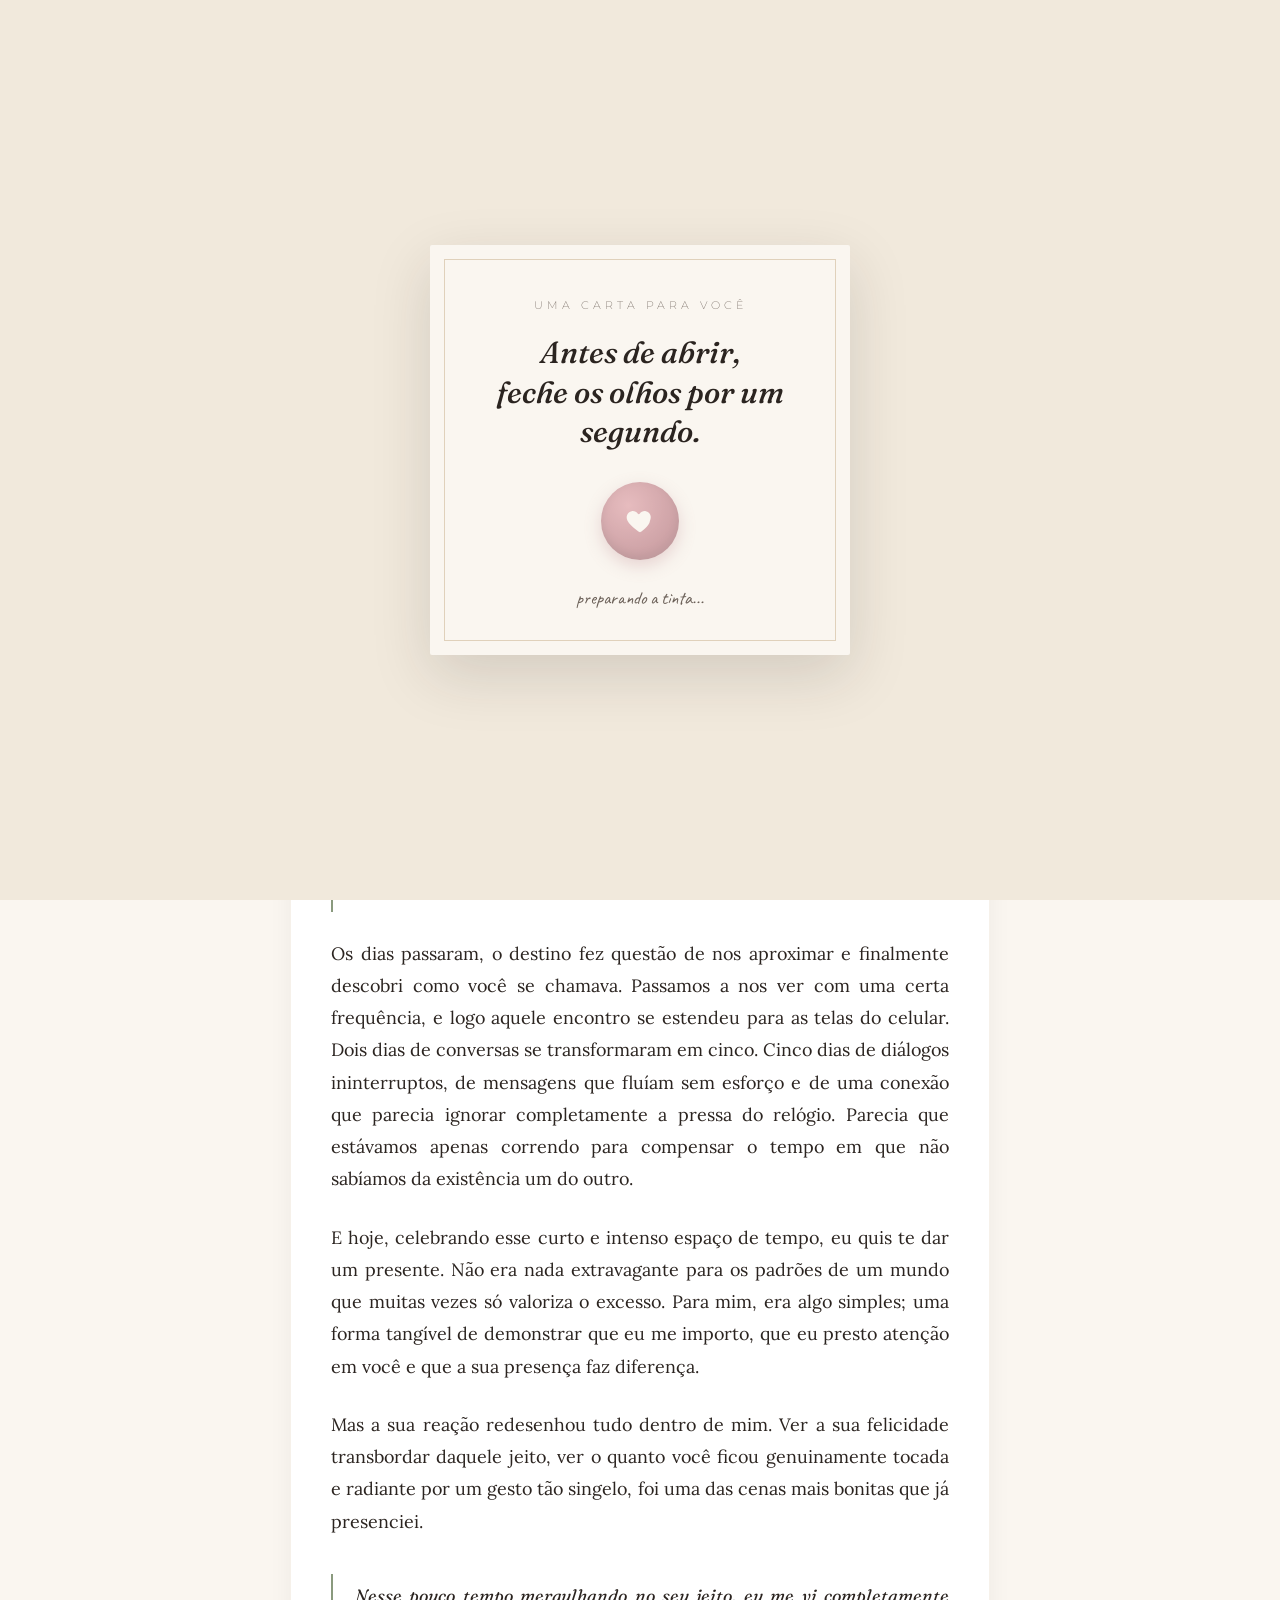
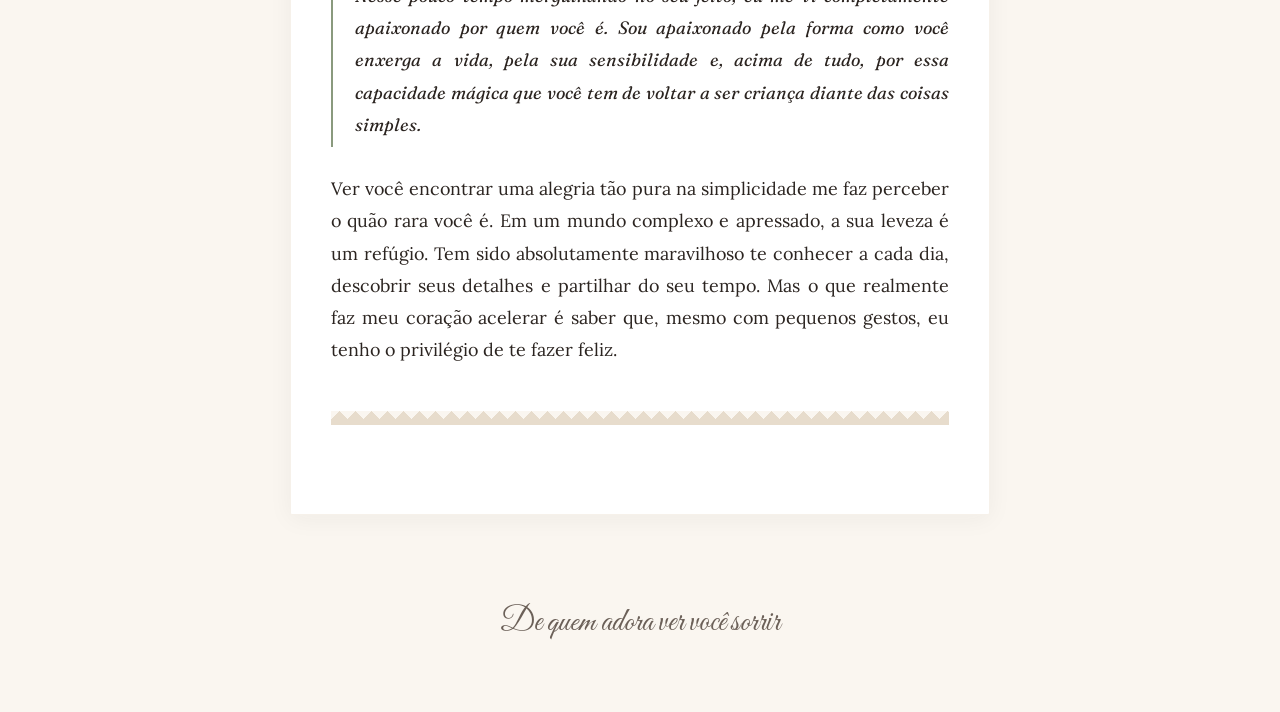
==== index.html @ 3aee5179 "bre" ====
<!DOCTYPE html>
<html lang="pt-BR">

<head>
  <meta charset="UTF-8">
  <meta name="viewport" content="width=device-width, initial-scale=1.0">
  <title>Para Alguém Especial</title>
  <link rel="preconnect" href="https://fonts.googleapis.com">
  <link rel="preconnect" href="https://fonts.gstatic.com" crossorigin>
  <link
    href="https://fonts.googleapis.com/css2?family=Fraunces:ital,wght@0,400;0,500;1,400;1,500;1,600&family=Great+Vibes&family=Caveat:wght@400;500;600;700&family=Lora:ital,wght@0,400;0,500;1,400&family=Montserrat:wght@200;400;500;600&display=swap"
    rel="stylesheet">
  <link rel="stylesheet" href="https://cdnjs.cloudflare.com/ajax/libs/font-awesome/6.5.1/css/all.min.css">

  <style>
    * {
      margin: 0;
      padding: 0;
      box-sizing: border-box;
    }

    :root {
      --paper: #FAF6F0;
      --paper-deep: #F1E9DC;
      --ink: #2B2420;
      --ink-soft: #6B6058;
      --rose: #C97B85;
      --rose-deep: #A85C68;
      --sage: #8A9A7E;
      --gold: #B08D57;
      --white: #FFFFFF;
    }

    html {
      scroll-behavior: smooth;
    }

    body {
      background-color: var(--paper);
      color: var(--ink);
      font-family: 'Lora', serif;
      line-height: 1.8;
      display: flex;
      flex-direction: column;
      align-items: center;
      min-height: 100vh;
      padding: 40px 20px 60px;
      overflow-x: hidden;
      position: relative;
    }

    /* textura de papel sutil */
    body::before {
      content: '';
      position: fixed;
      inset: 0;
      pointer-events: none;
      z-index: 0;
      opacity: .5;
      mix-blend-mode: multiply;
      background-image: url("data:image/svg+xml;utf8,<svg xmlns='http://www.w3.org/2000/svg'><filter id='n'><feTurbulence type='fractalNoise' baseFrequency='0.85' numOctaves='2' stitchTiles='stitch'/></filter><rect width='100%25' height='100%25' filter='url(%23n)' opacity='0.035'/></svg>");
    }

    a {
      color: inherit;
    }

    /* ===== pétalas ambiente ===== */
    #ambient-petals {
      position: fixed;
      inset: 0;
      pointer-events: none;
      z-index: 1;
      overflow: hidden;
    }

    .petal {
      position: absolute;
      width: 12px;
      height: 17px;
      background: var(--rose);
      border-radius: 0 100% 0 100%;
      opacity: .35;
      animation: driftDown linear infinite;
    }

    .petal.sage {
      background: var(--sage);
    }

    @keyframes driftDown {
      from {
        transform: translateY(-8vh) translateX(0) rotate(0deg);
      }

      to {
        transform: translateY(108vh) translateX(var(--drift, 40px)) rotate(340deg);
      }
    }

    /* ===== overlay: lacre da carta ===== */
    #welcome-overlay {
      position: fixed;
      inset: 0;
      z-index: 10000;
      background: var(--paper-deep);
      display: flex;
      flex-direction: column;
      align-items: center;
      justify-content: center;
      text-align: center;
      padding: 20px;
      transition: opacity 1s ease, visibility 1s;
    }

    #welcome-overlay.hidden {
      opacity: 0;
      visibility: hidden;
      pointer-events: none;
    }

    .letter-card {
      background: var(--paper);
      max-width: 420px;
      width: 100%;
      padding: 50px 35px 40px;
      border-radius: 2px;
      box-shadow: 0 20px 60px rgba(43, 36, 32, 0.15);
      position: relative;
    }

    .letter-card::before {
      content: '';
      position: absolute;
      inset: 14px;
      border: 1px solid rgba(176, 141, 87, 0.35);
      pointer-events: none;
    }

    .letter-eyebrow {
      font-family: 'Montserrat', sans-serif;
      font-weight: 200;
      font-size: .7rem;
      letter-spacing: 4px;
      text-transform: uppercase;
      color: var(--ink-soft);
      margin-bottom: 18px;
    }

    .letter-title {
      font-family: 'Fraunces', serif;
      font-style: italic;
      font-weight: 500;
      font-size: 1.9rem;
      color: var(--ink);
      margin-bottom: 30px;
      line-height: 1.3;
    }

    .wax-seal {
      width: 78px;
      height: 78px;
      border-radius: 50%;
      background: radial-gradient(circle at 35% 30%, #d78d97, var(--rose-deep) 70%);
      border: none;
      display: flex;
      align-items: center;
      justify-content: center;
      margin: 0 auto 22px;
      cursor: pointer;
      box-shadow: 0 6px 16px rgba(168, 92, 104, .4), inset 0 -4px 8px rgba(0, 0, 0, .15);
      transition: transform .35s cubic-bezier(.25, 1, .5, 1);
      position: relative;
    }

    .wax-seal:hover {
      transform: scale(1.06) rotate(-3deg);
    }

    .wax-seal:disabled {
      opacity: .55;
      cursor: wait;
    }

    .wax-seal svg {
      width: 30px;
      height: 30px;
      fill: var(--paper);
    }

    .wax-seal.cracking {
      animation: crackSeal .5s ease forwards;
    }

    @keyframes crackSeal {
      0% {
        transform: scale(1);
      }

      40% {
        transform: scale(1.18) rotate(6deg);
      }

      100% {
        transform: scale(0);
        opacity: 0;
      }
    }

    .letter-hint {
      font-family: 'Caveat', cursive;
      font-size: 1.15rem;
      color: var(--ink-soft);
      margin-top: 6px;
    }

    /* ===== disco / música flutuante ===== */
    #music-control {
      position: fixed;
      bottom: 28px;
      right: 28px;
      z-index: 999;
      width: 50px;
      height: 50px;
      border-radius: 50%;
      background: var(--white);
      border: 1px solid rgba(176, 141, 87, .35);
      display: flex;
      align-items: center;
      justify-content: center;
      cursor: pointer;
      color: var(--rose-deep);
      box-shadow: 0 6px 18px rgba(0, 0, 0, .08);
      transition: transform .3s ease;
    }

    #music-control:hover {
      transform: scale(1.08);
    }

    .music-vinyl {
      font-size: 1.25rem;
    }

    .playing .music-vinyl {
      animation: spin 3.5s linear infinite;
    }

    @keyframes spin {
      100% {
        transform: rotate(360deg);
      }
    }

    /* ===== estrutura geral ===== */
    .container {
      max-width: 700px;
      width: 100%;
      margin-top: 10px;
      position: relative;
      z-index: 2;
    }

    header {
      text-align: center;
      margin-bottom: 8px;
    }

    .flower-row {
      display: flex;
      justify-content: center;
      align-items: center;
      gap: 14px;
      margin-bottom: 14px;
    }

    .doodle-flower {
      width: 26px;
      height: 26px;
      color: var(--rose);
      opacity: .8;
    }

    h1 {
      font-family: 'Fraunces', serif;
      font-style: italic;
      font-weight: 500;
      font-size: 2rem;
      letter-spacing: .5px;
      color: var(--ink);
    }

    /* carimbo do tempo juntos, escrito como anotação na margem */
    #together-stamp {
      font-family: 'Caveat', cursive;
      font-size: 1.35rem;
      color: var(--sage);
      text-align: center;
      transform: rotate(-1.5deg);
      margin: 14px 0 40px;
      line-height: 1.3;
    }

    #together-stamp span {
      font-weight: 700;
    }

    /* ===== navegação: abas de bilhete ===== */
    .nav-menu {
      display: flex;
      justify-content: center;
      gap: 10px;
      margin-bottom: 50px;
      flex-wrap: wrap;
    }

    .nav-btn {
      background: var(--paper-deep);
      border: 1px dashed rgba(176, 141, 87, .5);
      border-radius: 20px 20px 4px 4px;
      font-family: 'Montserrat', sans-serif;
      font-size: .72rem;
      letter-spacing: 1.5px;
      text-transform: uppercase;
      color: var(--ink-soft);
      padding: 10px 18px;
      cursor: pointer;
      transition: all .3s ease;
    }

    .nav-btn:hover {
      color: var(--ink);
      border-color: var(--rose);
    }

    .nav-btn.active {
      background: var(--rose);
      border-color: var(--rose);
      color: var(--white);
      font-weight: 500;
    }

    .view {
      display: none;
      opacity: 0;
      transform: translateY(14px);
    }

    .view.active {
      display: block;
      animation: fadeInUp .8s cubic-bezier(.25, 1, .5, 1) forwards;
    }

    @keyframes fadeInUp {
      to {
        opacity: 1;
        transform: translateY(0);
      }
    }

    /* ===== história: página de diário ===== */
    .story-content {
      background: var(--white);
      padding: 45px 40px;
      border-radius: 2px;
      box-shadow: 0 4px 24px rgba(43, 36, 32, .05);
      border: 1px solid rgba(176, 141, 87, .12);
    }

    .story-content p {
      font-size: 1.12rem;
      margin-bottom: 26px;
      text-align: justify;
    }

    .story-content p:first-of-type::first-letter {
      font-family: 'Fraunces', serif;
      font-style: italic;
      font-weight: 500;
      font-size: 3.6rem;
      float: left;
      line-height: .8;
      padding: 6px 10px 0 0;
      color: var(--rose-deep);
    }

    .highlight {
      font-family: 'Fraunces', serif;
      font-style: italic;
      font-size: 1.15rem;
      color: var(--ink);
      border-left: 2px solid var(--sage);
      padding: 6px 0 6px 22px;
      margin: 36px 0;
    }

    .torn-divider {
      height: 14px;
      margin: 44px auto;
      width: 100%;
      background-image: linear-gradient(135deg, var(--paper) 25%, transparent 25%),
        linear-gradient(225deg, var(--paper) 25%, transparent 25%);
      background-size: 16px 16px;
      background-position: 0 0;
      background-color: rgba(176, 141, 87, .3);
    }

    /* ===== linha do tempo: postais presos por fita ===== */
    .timeline {
      position: relative;
      padding-left: 6px;
    }

    .timeline-item {
      position: relative;
      margin-bottom: 56px;
      padding-left: 38px;
    }

    .timeline-item:last-child {
      margin-bottom: 0;
    }

    .timeline-item::before {
      content: '';
      position: absolute;
      left: 13px;
      top: 26px;
      bottom: -56px;
      width: 2px;
      background: repeating-linear-gradient(to bottom, rgba(176, 141, 87, .35) 0 6px, transparent 6px 12px);
    }

    .timeline-item:last-child::before {
      display: none;
    }

    .timeline-dot {
      position: absolute;
      left: 0;
      top: 2px;
      width: 26px;
      height: 26px;
      border-radius: 50%;
      background: radial-gradient(circle at 35% 30%, #e3aab1, var(--rose-deep) 75%);
      display: flex;
      align-items: center;
      justify-content: center;
      color: var(--paper);
      font-size: .75rem;
      box-shadow: 0 3px 8px rgba(168, 92, 104, .35);
      transition: transform .4s cubic-bezier(.25, 1, .5, 1);
      z-index: 2;
    }

    .timeline-item:hover .timeline-dot {
      transform: scale(1.25) rotate(-8deg);
    }

    .postcard {
      background: var(--white);
      padding: 26px 26px 22px;
      filter: drop-shadow(0 8px 18px rgba(43, 36, 32, .07));
      clip-path: polygon(0 0, 100% 0, 100% 100%, 97% 98%, 94% 100%, 91% 98%, 88% 100%, 85% 98%, 82% 100%, 79% 98%, 76% 100%, 73% 98%, 70% 100%, 67% 98%, 64% 100%, 61% 98%, 58% 100%, 55% 98%, 52% 100%, 49% 98%, 46% 100%, 43% 98%, 40% 100%, 37% 98%, 34% 100%, 31% 98%, 28% 100%, 25% 98%, 22% 100%, 19% 98%, 16% 100%, 13% 98%, 10% 100%, 7% 98%, 4% 100%, 0 98%);
      border: 1px solid rgba(176, 141, 87, .1);
      position: relative;
      transition: transform .35s ease;
    }

    .timeline-item:hover .postcard {
      transform: translateX(6px);
    }

    .postcard::before {
      content: '';
      position: absolute;
      top: -9px;
      left: 26px;
      width: 46px;
      height: 18px;
      background: rgba(196, 168, 110, .4);
      transform: rotate(-4deg);
      box-shadow: 0 1px 2px rgba(0, 0, 0, .08);
    }

    .timeline-date {
      font-family: 'Montserrat', sans-serif;
      font-size: .75rem;
      font-weight: 500;
      color: var(--rose-deep);
      letter-spacing: 1.5px;
      display: block;
      margin-bottom: 8px;
    }

    .postcard h3 {
      font-family: 'Fraunces', serif;
      font-style: italic;
      font-weight: 500;
      font-size: 1.2rem;
      margin-bottom: 10px;
      color: var(--ink);
    }

    .postcard p {
      font-size: 1rem;
      color: var(--ink-soft);
      line-height: 1.65;
      text-align: justify;
    }

    .full-text {
      display: none;
      margin-top: 14px;
      padding-top: 14px;
      border-top: 1px dashed rgba(176, 141, 87, .35);
    }

    .full-text p {
      font-size: .95rem;
      color: var(--ink);
      margin-bottom: 14px;
    }

    .toggle-text-btn {
      background: none;
      border: none;
      color: var(--rose-deep);
      font-family: 'Montserrat', sans-serif;
      font-size: .72rem;
      font-weight: 500;
      letter-spacing: 1px;
      text-transform: uppercase;
      cursor: pointer;
      margin-top: 10px;
      display: inline-flex;
      align-items: center;
      gap: 5px;
    }

    .toggle-text-btn:hover {
      color: var(--ink);
    }

    /* ===== galeria: página de scrapbook ===== */
    .intro-gallery {
      text-align: center;
      font-family: 'Fraunces', serif;
      font-style: italic;
      font-size: 1.15rem;
      color: var(--ink-soft);
      margin-bottom: 50px;
      padding: 0 10px;
    }

    .gallery-grid {
      display: grid;
      grid-template-columns: repeat(auto-fit, minmax(260px, 1fr));
      gap: 46px 34px;
      padding: 10px 6px 0;
    }

    .polaroid {
      background: var(--white);
      padding: 14px 14px 24px;
      box-shadow: 0 6px 18px rgba(43, 36, 32, .09);
      border: 1px solid rgba(176, 141, 87, .12);
      transition: transform .4s cubic-bezier(.25, 1, .5, 1), box-shadow .4s ease;
      cursor: zoom-in;
      position: relative;
    }

    .polaroid img {
      width: 100%;
      aspect-ratio: 1;
      object-fit: cover;
      border-radius: 2px;
      filter: sepia(8%) contrast(105%);
      background: var(--paper-deep);
    }

    .polaroid p {
      margin-top: 18px;
      font-family: 'Caveat', cursive;
      font-size: 1.5rem;
      color: #333;
      text-align: center;
      line-height: 1.1;
    }

    .polaroid::after {
      content: '';
      position: absolute;
      top: -10px;
      left: 50%;
      width: 52px;
      height: 20px;
      transform: translateX(-50%) rotate(-3deg);
      background: rgba(138, 154, 126, .4);
      box-shadow: 0 1px 2px rgba(0, 0, 0, .08);
    }

    .polaroid:nth-child(3n+1) {
      transform: rotate(-3deg);
    }

    .polaroid:nth-child(3n+1)::after {
      transform: translateX(-50%) rotate(4deg);
    }

    .polaroid:nth-child(3n+2) {
      transform: rotate(2deg);
    }

    .polaroid:nth-child(3n) {
      transform: rotate(-1.5deg);
    }

    .polaroid:hover {
      transform: scale(1.05) rotate(0deg);
      box-shadow: 0 16px 34px rgba(168, 92, 104, .25);
      z-index: 5;
    }

    /* lightbox */
    #lightbox {
      position: fixed;
      inset: 0;
      z-index: 9000;
      background: rgba(43, 36, 32, .82);
      display: none;
      align-items: center;
      justify-content: center;
      padding: 30px;
    }

    #lightbox.open {
      display: flex;
    }

    #lightbox figure {
      max-width: 520px;
      width: 100%;
      background: var(--white);
      padding: 16px 16px 26px;
    }

    #lightbox img {
      width: 100%;
      display: block;
    }

    #lightbox figcaption {
      font-family: 'Caveat', cursive;
      font-size: 1.5rem;
      text-align: center;
      margin-top: 14px;
      color: #333;
    }

    #lightbox-close {
      position: absolute;
      top: 24px;
      right: 28px;
      background: none;
      border: none;
      color: var(--paper);
      font-size: 1.6rem;
      cursor: pointer;
    }

    /* ===== fita cassete / playlist ===== */
    .mixtape {
      margin-top: 70px;
      padding: 36px 30px 30px;
      background: var(--white);
      border-radius: 14px;
      box-shadow: 0 6px 24px rgba(43, 36, 32, .06);
      border: 1px solid rgba(176, 141, 87, .12);
      text-align: center;
      position: relative;
    }

    .mixtape-sticker {
      display: inline-block;
      font-family: 'Caveat', cursive;
      font-size: 1.4rem;
      background: var(--rose);
      color: var(--white);
      padding: 6px 20px;
      transform: rotate(-2deg);
      margin-bottom: 6px;
      box-shadow: 0 3px 8px rgba(168, 92, 104, .3);
    }

    .mixtape-sub {
      font-size: .85rem;
      color: var(--ink-soft);
      font-style: italic;
      margin-bottom: 26px;
    }

    .mixtape-reels {
      display: flex;
      justify-content: center;
      gap: 70px;
      margin-bottom: -14px;
      position: relative;
      z-index: 2;
    }

    .reel {
      width: 34px;
      height: 34px;
      border-radius: 50%;
      background: radial-gradient(circle, var(--paper) 0 6px, var(--ink-soft) 7px 8px, var(--paper-deep) 9px 17px);
    }

    .playlist-iframe-wrapper {
      position: relative;
      padding-bottom: 56.25%;
      height: 0;
      overflow: hidden;
      border-radius: 10px;
      margin-top: 14px;
      box-shadow: 0 10px 26px rgba(0, 0, 0, .12);
    }

    .playlist-iframe-wrapper iframe {
      position: absolute;
      inset: 0;
      width: 100%;
      height: 100%;
      border: 0;
    }

    /* ===== rodapé ===== */
    footer {
      text-align: center;
      margin-top: 80px;
      display: flex;
      flex-direction: column;
      align-items: center;
      gap: 14px;
    }

    .signature {
      font-family: 'Great Vibes', cursive;
      font-size: 2rem;
      color: var(--ink-soft);
    }

    .letter-signature {
      font-family: 'Great Vibes', cursive;
      font-style: normal;
      font-size: 2rem;
      color: var(--rose-deep);
      text-align: right;
      transform: rotate(-2deg);
      margin-top: 18px;
    }

    /* acessibilidade: foco visível */
    a:focus-visible,
    button:focus-visible {
      outline: 2px solid var(--gold);
      outline-offset: 3px;
    }

    @media (prefers-reduced-motion: reduce) {
      * {
        animation-duration: .01ms !important;
        animation-iteration-count: 1 !important;
        transition-duration: .01ms !important;
      }

      #ambient-petals {
        display: none;
      }
    }

    @media (max-width:480px) {
      body {
        padding: 30px 14px 50px;
      }

      h1 {
        font-size: 1.55rem;
      }

      .story-content {
        padding: 30px 22px;
      }

      .nav-btn {
        font-size: .65rem;
        padding: 9px 13px;
      }

      .postcard {
        padding: 20px 18px 18px;
      }

      #music-control {
        bottom: 18px;
        right: 18px;
      }

      .mixtape {
        padding: 26px 18px 22px;
      }
    }
  </style>
</head>

<body>

  <div id="ambient-petals" aria-hidden="true"></div>

  <div id="welcome-overlay">
    <div class="letter-card">
      <div class="letter-eyebrow">Uma carta para você</div>
      <div class="letter-title">Antes de abrir,<br>feche os olhos por um segundo.</div>
      <button class="wax-seal" id="enter-btn" disabled aria-label="Quebrar o lacre e entrar">
        <svg viewBox="0 0 24 24">
          <path
            d="M12 21s-7.5-4.6-10-9.3C.4 8.2 2 4.8 5.3 4.1c2-.4 3.9.5 5 2.1a1 1 0 0 0 1.4 0c1.1-1.6 3-2.5 5-2.1 3.3.7 4.9 4.1 3.3 7.6C19.5 16.4 12 21 12 21z" />
        </svg>
      </button>
      <div class="letter-hint" id="enter-hint">preparando a tinta...</div>
    </div>
  </div>

  <div id="yt-player-container"
    style="position:absolute;width:1px;height:1px;opacity:0;pointer-events:none;left:-9999px;"></div>

  <button id="music-control" aria-label="Pausar ou tocar música ambiente" title="Pausar / tocar música">
    <i class="fa-solid fa-compact-disc music-vinyl" aria-hidden="true"></i>
  </button>

  <div class="container">
    <header>
      <div class="flower-row">
        <svg class="doodle-flower" viewBox="0 0 40 40" fill="currentColor" aria-hidden="true">
          <circle cx="20" cy="8" r="6" />
          <circle cx="20" cy="32" r="6" />
          <circle cx="8" cy="20" r="6" />
          <circle cx="32" cy="20" r="6" />
          <circle cx="20" cy="20" r="5" fill="var(--gold)" />
        </svg>
        <h1>O Universo em Detalhes</h1>
        <svg class="doodle-flower" viewBox="0 0 40 40" fill="currentColor" aria-hidden="true">
          <circle cx="20" cy="8" r="6" />
          <circle cx="20" cy="32" r="6" />
          <circle cx="8" cy="20" r="6" />
          <circle cx="32" cy="20" r="6" />
          <circle cx="20" cy="20" r="5" fill="var(--gold)" />
        </svg>
      </div>
      <p id="together-stamp">juntos há <span id="together-value">calculando...</span></p>
    </header>

    <nav class="nav-menu">
      <button class="nav-btn active" id="btn-story" data-page="story">Nossa história</button>
      <button class="nav-btn" id="btn-timeline" data-page="timeline">Linha do tempo</button>
      <button class="nav-btn" id="btn-gallery" data-page="gallery">Nossos momentos</button>
    </nav>

    <main id="view-story" class="view active">
      <div class="story-content">
        <p>
          Às vezes, a vida nos surpreende da maneira mais silenciosa e bonita possível. No meio do barulho dos dias, das
          rotinas automáticas e das certezas que achamos que temos, o destino decide cruzar caminhos de uma forma
          completamente inesperada. Eu não estava procurando, eu não planejava, nem sequer passava pela minha cabeça que
          um instante comum mudaria tanto a minha perspectiva.
        </p>
        <p>
          Tudo começou com um gesto despretensioso. Era Dia dos Namorados, e por algum motivo que a lógica não explica,
          você parou ali perto. Você comentou algo alto, e uma curiosidade repentina — daquelas que parecem guiadas por
          uma força maior — me fez te fazer uma pergunta simples: <em>"Você já ganhou uma rosa hoje?"</em>. Quando você
          respondeu que não, e que sua cor favorita era o branco, algo em mim se moveu.
        </p>
        <p class="highlight">
          Fui buscar aquela rosa branca sem saber seu nome, sem conhecer sua história, sem ter a menor ideia de quem
          você era. Era apenas a vontade pura de entregar um sorriso a uma desconhecida. Mal sabia eu que aquela rosa
          seria o primeiro verso de uma história linda.
        </p>
        <p>
          Os dias passaram, o destino fez questão de nos aproximar e finalmente descobri como você se chamava. Passamos
          a nos ver com uma certa frequência, e logo aquele encontro se estendeu para as telas do celular. Dois dias de
          conversas se transformaram em cinco. Cinco dias de diálogos ininterruptos, de mensagens que fluíam sem esforço
          e de uma conexão que parecia ignorar completamente a pressa do relógio. Parecia que estávamos apenas correndo
          para compensar o tempo em que não sabíamos da existência um do outro.
        </p>
        <p>
          E hoje, celebrando esse curto e intenso espaço de tempo, eu quis te dar um presente. Não era nada extravagante
          para os padrões de um mundo que muitas vezes só valoriza o excesso. Para mim, era algo simples; uma forma
          tangível de demonstrar que eu me importo, que eu presto atenção em você e que a sua presença faz diferença.
        </p>
        <p>
          Mas a sua reação redesenhou tudo dentro de mim. Ver a sua felicidade transbordar daquele jeito, ver o quanto
          você ficou genuinamente tocada e radiante por um gesto tão singelo, foi uma das cenas mais bonitas que já
          presenciei.
        </p>
        <p class="highlight">
          Nesse pouco tempo mergulhando no seu jeito, eu me vi completamente apaixonado por quem você é. Sou apaixonado
          pela forma como você enxerga a vida, pela sua sensibilidade e, acima de tudo, por essa capacidade mágica que
          você tem de voltar a ser criança diante das coisas simples.
        </p>
        <p>
          Ver você encontrar uma alegria tão pura na simplicidade me faz perceber o quão rara você é. Em um mundo
          complexo e apressado, a sua leveza é um refúgio. Tem sido absolutamente maravilhoso te conhecer a cada dia,
          descobrir seus detalhes e partilhar do seu tempo. Mas o que realmente faz meu coração acelerar é saber que,
          mesmo com pequenos gestos, eu tenho o privilégio de te fazer feliz.
        </p>
        <div class="torn-divider" aria-hidden="true"></div>
      </div>
    </main>

    <section id="view-timeline" class="view">
      <div class="timeline">

        <div class="timeline-item">
          <div class="timeline-dot"><i class="fa-solid fa-seedling" aria-hidden="true"></i></div>
          <div class="postcard">
            <span class="timeline-date">12 / 06 / 2026</span>
            <h3>Dia dos Namorados</h3>
            <p>O dia em que o acaso agiu. Uma rosa branca entregue a quem eu ainda nem sabia o nome, mas que desde
              aquele instante, já desorganizava docemente a minha rotina.</p>
          </div>
        </div>

        <div class="timeline-item">
          <div class="timeline-dot"><i class="fa-solid fa-paper-plane" aria-hidden="true"></i></div>
          <div class="postcard">
            <span class="timeline-date">30 / 06 / 2026</span>
            <h3>Primeira mensagem</h3>
            <p>O início de tudo no mundo virtual. A partir daqui, as conversas diárias pelo Instagram encurtaram
              distâncias, abrindo espaço para cinco dias intensos de sintonia absoluta.</p>
          </div>
        </div>

        <div class="timeline-item">
          <div class="timeline-dot"><i class="fa-solid fa-heart" aria-hidden="true"></i></div>
          <div class="postcard">
            <span class="timeline-date">07 / 07 / 2026</span>
            <h3>Pedido de namoro</h3>
            <p>Com um gesto simples e carinhoso, o que nossos corações já sabiam foi oficializado. O dia em que escolhi
              segurar sua mão e caminhar ao seu lado com certeza e afeto.</p>
          </div>
        </div>

        <div class="timeline-item">
          <div class="timeline-dot"><i class="fa-solid fa-gem" aria-hidden="true"></i></div>
          <div class="postcard">
            <span class="timeline-date">11 / 07 / 2026</span>
            <h3>Um ponto de luz</h3>
            <p>O dia em que decidi eternizar o seu brilho próprio. Um anel solitário entregue para lembrar que a sua
              presença é única, iluminando tudo ao meu redor através de um gesto sincero e cheio de cuidado.</p>
            <div class="full-text">
              <p>Assim como aquela rosa branca que te entreguei sem nem saber o teu nome, hoje eu quis colocar em suas
                mãos um pequeno ponto de luz. Um anel solitário.</p>
              <p>O solitário carrega uma única pedra, delicada e brilhante, que se destaca por si só. Ele me lembra a
                forma como você brilha no mundo: única, singular, capaz de transformar um dia comum em algo
                extraordinário com o seu sorriso mais puro.</p>
              <p>Ver o teu olhar se iluminar ao receber esse detalhe me deu a certeza de que o amor mora, de fato, na
                simplicidade. Esse anel é o meu início silencioso, o meu olhar admirado voltado inteiramente para você.
                Ele é uma promessa bonita de que esse brilho que vi em você desde o primeiro dia agora tem um lugar
                seguro para repousar. É o primeiro passo de um caminho que eu já não imagino trilhar sem você.</p>
            </div>
            <button class="toggle-text-btn" aria-expanded="false">
              <span class="toggle-text-label">Ler texto completo</span> <i class="fa-solid fa-chevron-down"
                aria-hidden="true"></i>
            </button>
          </div>
        </div>

        <div class="timeline-item">
          <div class="timeline-dot"><i class="fa-solid fa-infinity" aria-hidden="true"></i></div>
          <div class="postcard">
            <span class="timeline-date">15 / 07 / 2026</span>
            <h3>O círculo do nosso infinito</h3>
            <p>O momento em que o "eu" e o "você" finalmente se transformam em um elo inquebrável. O dia de buscar
              nossas alianças para carregar um ao outro na rotina e selar a escolha de caminhar lado a lado.</p>
            <div class="full-text">
              <p>Há poucos dias, eu te entreguei um ponto de luz. Um detalhe solitário que celebrava quem você é. Hoje,
                aquele brilho ganha companhia, ganha forma e ganha o seu significado mais bonito.</p>
              <p>Estas alianças que agora dividimos não são apenas duas peças de metal. Elas são um círculo perfeito —
                sem começo e sem fim. Elas representam a nossa escolha diária de caminhar lado a lado, de compartilhar
                os risos desatentos, as conversas infinitas que começaram de repente e aquela alegria quase infantil que
                você me faz sentir e que me deixa cada vez mais apaixonado.</p>
              <p>O solitário era a promessa; a aliança é o nosso presente e o rascunho do nosso futuro. Ao colocar esse
                anel em seu dedo, e ao carregar o meu comigo, eu levo um pedaço de você para onde quer que eu vá.
                Obrigado por me ensinar que o amor mais bonito nasce do inesperado, cresce no detalhe de uma rosa e se
                eterniza na decisão de sermos, finalmente, um "nós".</p>
            </div>
            <button class="toggle-text-btn" aria-expanded="false">
              <span class="toggle-text-label">Ler texto completo</span> <i class="fa-solid fa-chevron-down"
                aria-hidden="true"></i>
            </button>
          </div>
        </div>

        <div class="timeline-item">
          <div class="timeline-dot"><i class="fa-solid fa-sun" aria-hidden="true"></i></div>
          <div class="postcard">
            <span class="timeline-date">22 / 07 / 2026</span>
            <h3>Quando o amor acontece</h3>
            <p>Dizem que o amor verdadeiro surge quando menos esperamos. Você não apenas chegou, mas aconteceu em minha
              vida, trazendo luz, desfazendo meus medos antigos e me mostrando a beleza de um sentimento simples e
              genuíno.</p>
            <div class="full-text">
              <p>Eu busquei palavras mais refinadas para me expressar, mas confesso que fico perdida com tantas
                opções... Então optei por falar do meu jeito mesmo.</p>
              <p>Sempre ouvi dizer que quando a gente para de procurar o amor, ele acontece. Eu não acreditava nisso —
                até te conhecer, até o sentimento mais lindo e genuíno começar a florescer no meu coração.</p>
              <p>Eu tinha medo de amar alguém. Não porque meu amor fosse ruim, mas porque detestava a ideia de estar
                vulnerável. Isso gerava dúvidas, eu sempre me sentia perdida.</p>
              <p>Poderia dizer "até você chegar", mas "até você acontecer" se encaixa muito melhor. Você não
                simplesmente chegou: você, de fato, é um acontecimento na minha vida. E posso dizer, com toda a certeza,
                um dos melhores.</p>
              <p>Você chegou de maneira tão calma, tão leve... Não sei dizer o momento exato em que percebi o que estava
                sentindo; quando vi, já era amor. O seu carinho entrou como a luz do sol ao amanhecer: de forma
                tranquila, mas clareando tudo, até os pontos onde a luz não chegava, aquecendo meu coração da maneira
                mais bela que existe.</p>
              <p>Me encantam os teus gestos simples. Na verdade, me encanta perceber que o que o ser humano sempre
                complicou, você descomplica com total maestria. Seu coração é lindo. Eu me emociono todas as vezes que
                olho para você, Diogo. Não só pelo sentimento, mas por quem você é.</p>
              <p>Você é admirável, pela sua força e pela sua essência. A vida já apareceu tantas vezes com facas na mão
                e você foi golpeado por todas elas, mas seguiu em frente. Aos poucos, fui percebendo que você já passou
                por muitas coisas. Na noite em que me contou sobre o seu antigo relacionamento, eu chorei — não só por
                ser uma história triste, mas por não compreender como alguém teve a capacidade de ferir um ser humano
                como você.</p>
              <p>Sei que todos temos defeitos, mas te vejo como alguém tão bom, generoso e afetuoso — o que, de fato,
                você é. Em meio a tantas marcas da vida, você não deixou essa bondade morrer. Você faz questão de ver e
                fazer as pessoas felizes e bem.</p>
              <p>Quero que saiba que eu te amo. Desde o dia daquela rosa despretensiosa, o nosso amor só vem crescendo
                da maneira mais linda que existe. Nos momentos alegres, estaremos juntos; nos momentos de tristeza,
                também. Eu sempre estarei aqui por você: faça sol ou faça chuva, estarei ao teu lado e serei o seu
                refúgio.</p>
              <p>Eu te amo e sou extremamente grata a Deus por você.</p>
              <p class="letter-signature">Bethânia Melquiades</p>
            </div>
            <button class="toggle-text-btn" aria-expanded="false">
              <span class="toggle-text-label">Ler texto completo</span> <i class="fa-solid fa-chevron-down"
                aria-hidden="true"></i>
            </button>
          </div>
        </div>

      </div>
    </section>

    <section id="view-gallery" class="view">
      <p class="intro-gallery">
        Alguns momentos não podem ser medidos em minutos ou horas, mas na intensidade com que marcam a alma. Esta é a
        nossa página de scrapbook — toque em uma foto para vê-la de perto.
      </p>

      <div class="gallery-grid">
        <div class="polaroid" tabindex="0" role="button"
          aria-label="Ampliar foto: De olhos fechados, só existíamos nós dois">
          <img
            src="[data-uri]"
            alt="Casal se abraçando embaixo de árvores, de olhos fechados sob o sol" loading="lazy" decoding="async">
          <p>De olhos fechados, só existíamos nós dois</p>
        </div>
        <div class="polaroid" tabindex="0" role="button" aria-label="Ampliar foto: Em qualquer canto vira o nosso lar">
          <img
            src="[data-uri]"
            alt="Casal sorridente em uma mesa de restaurante" loading="lazy" decoding="async">
          <p>Em qualquer canto vira o nosso lar</p>
        </div>
        <div class="polaroid" tabindex="0" role="button"
          aria-label="Ampliar foto: Um buquê pra provar o quanto eu penso em você">
          <img
            src="[data-uri]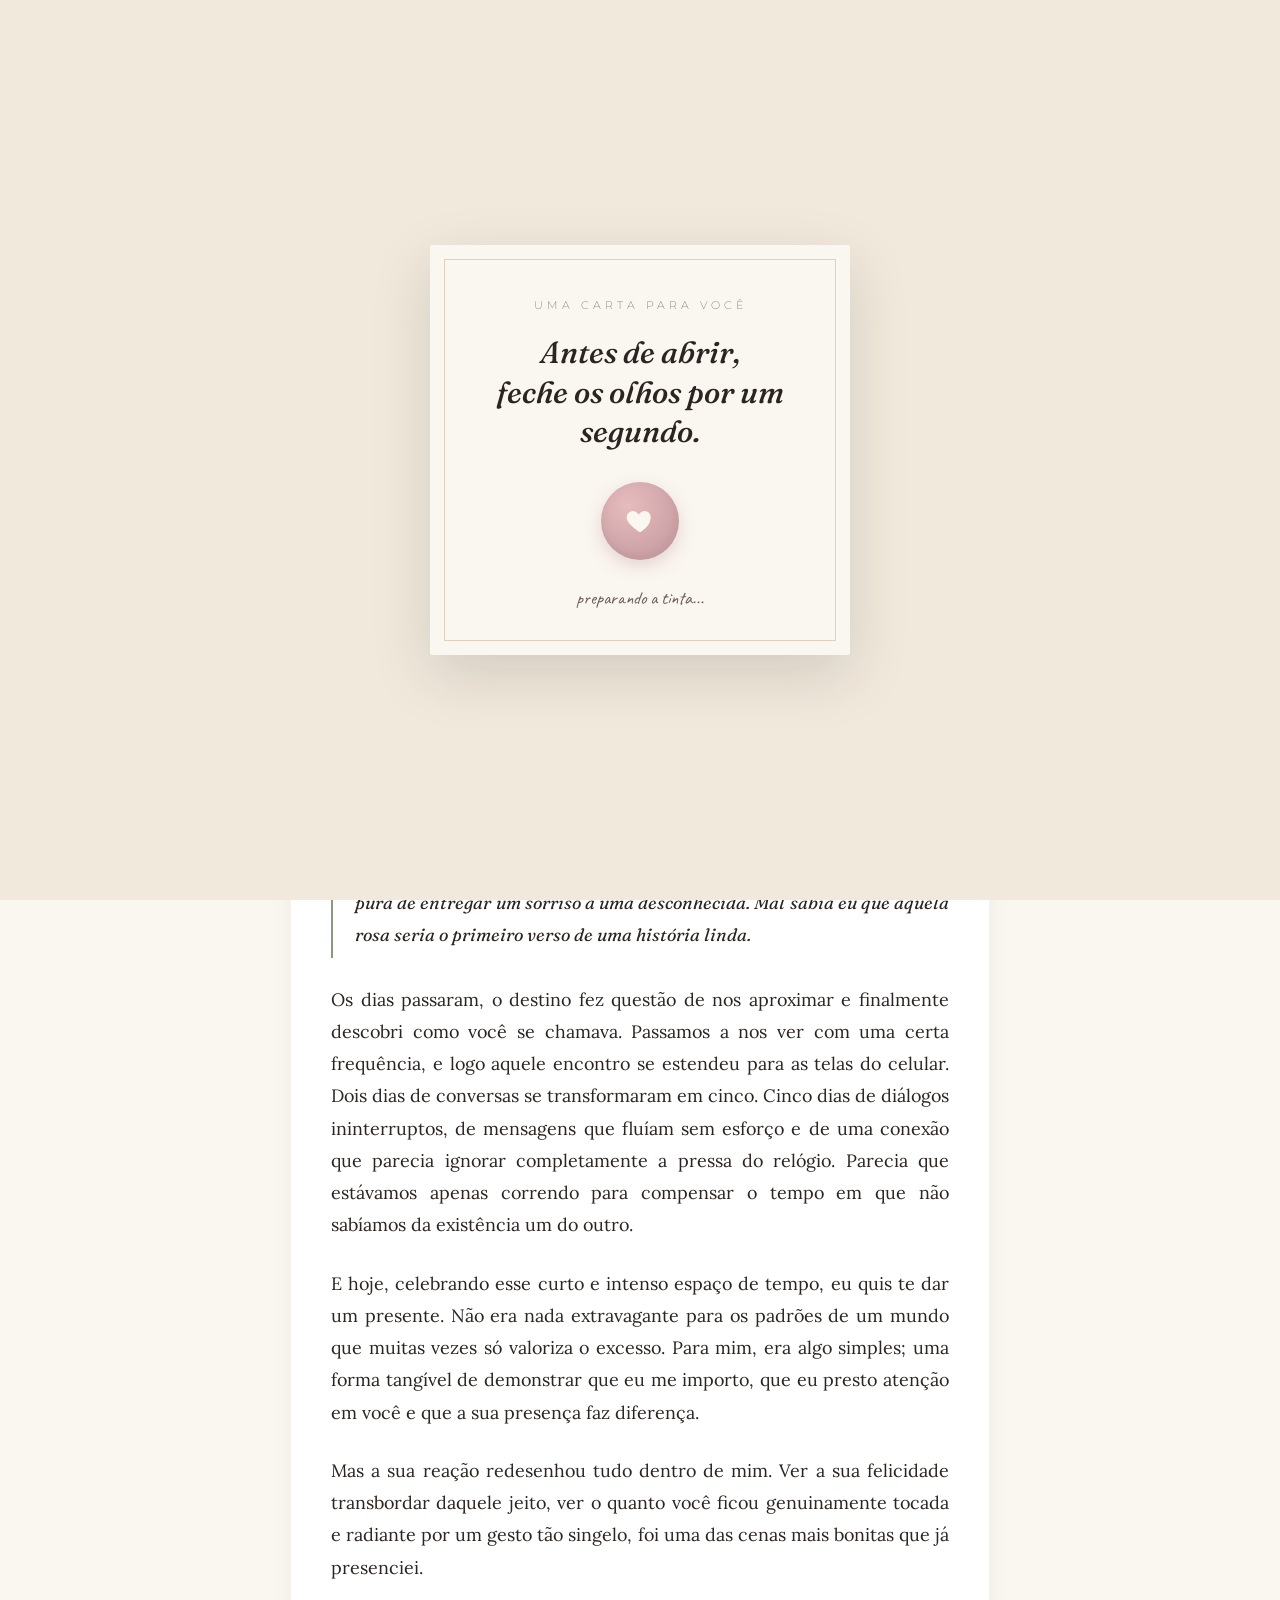
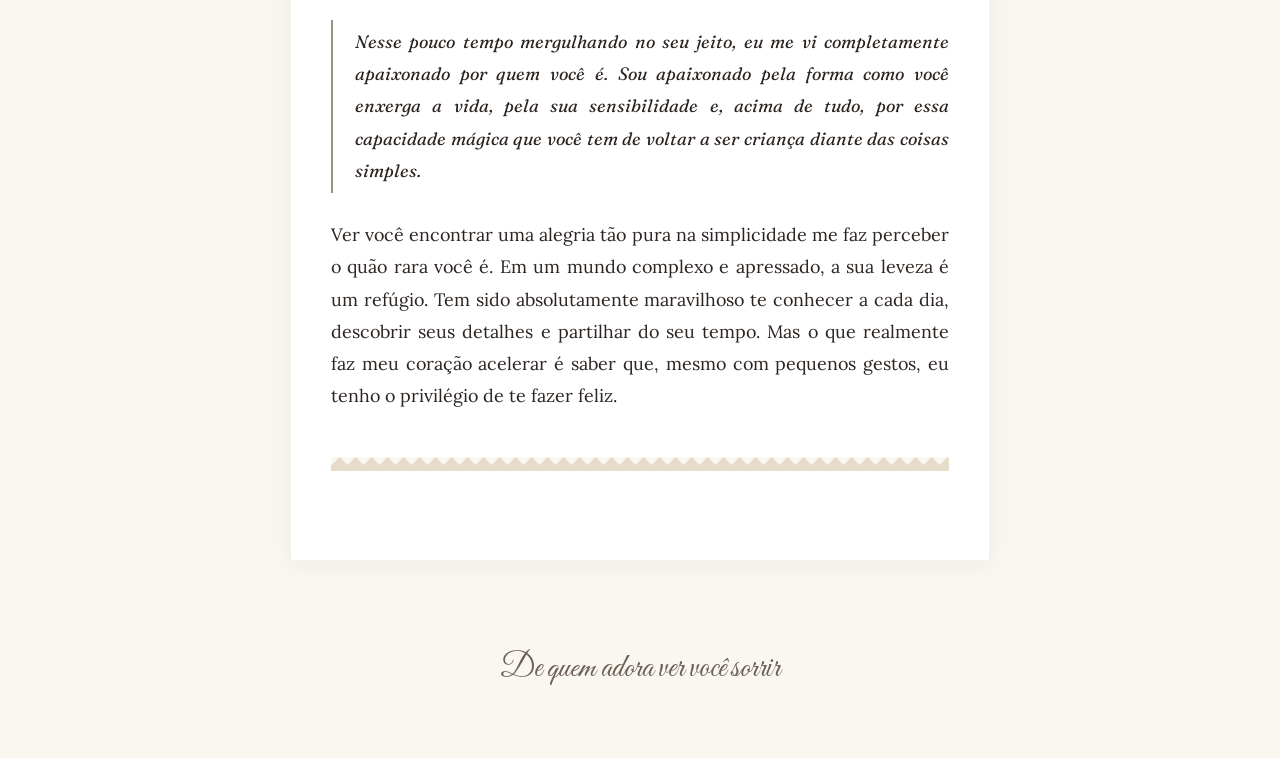
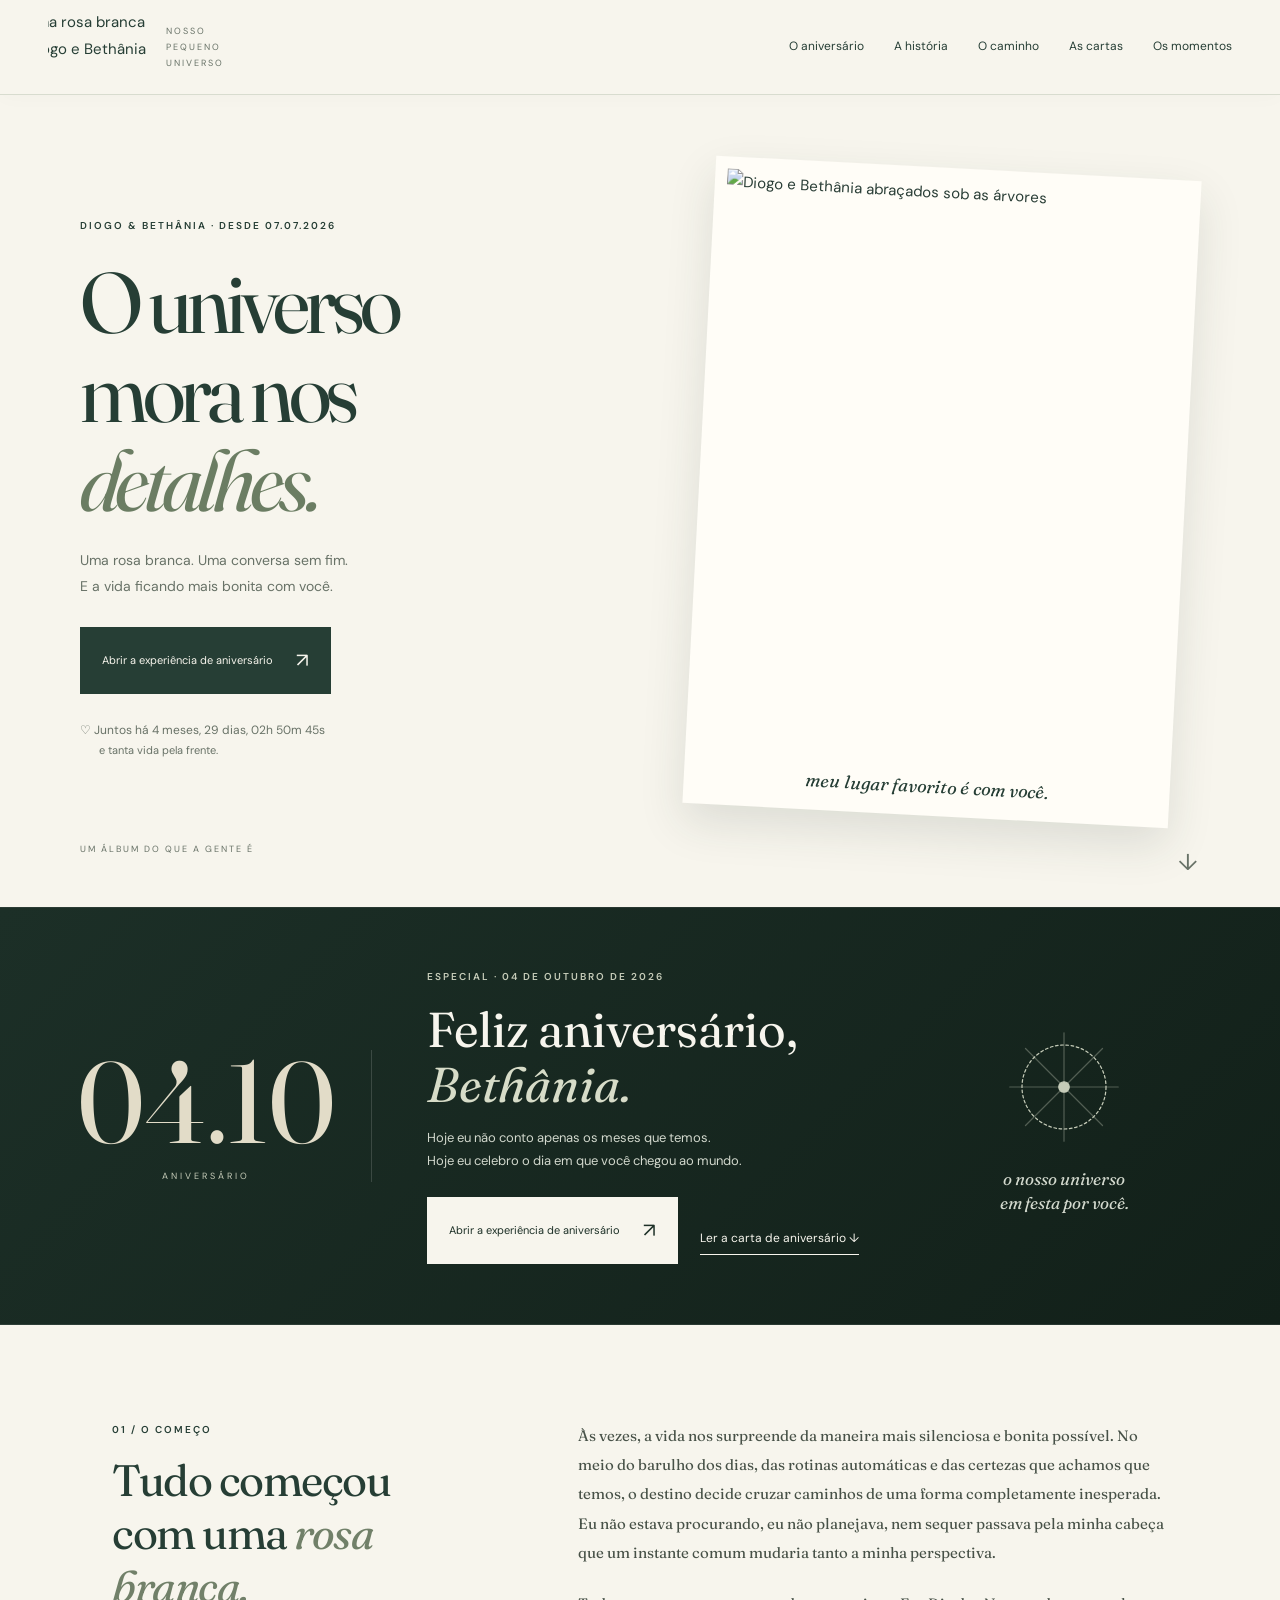
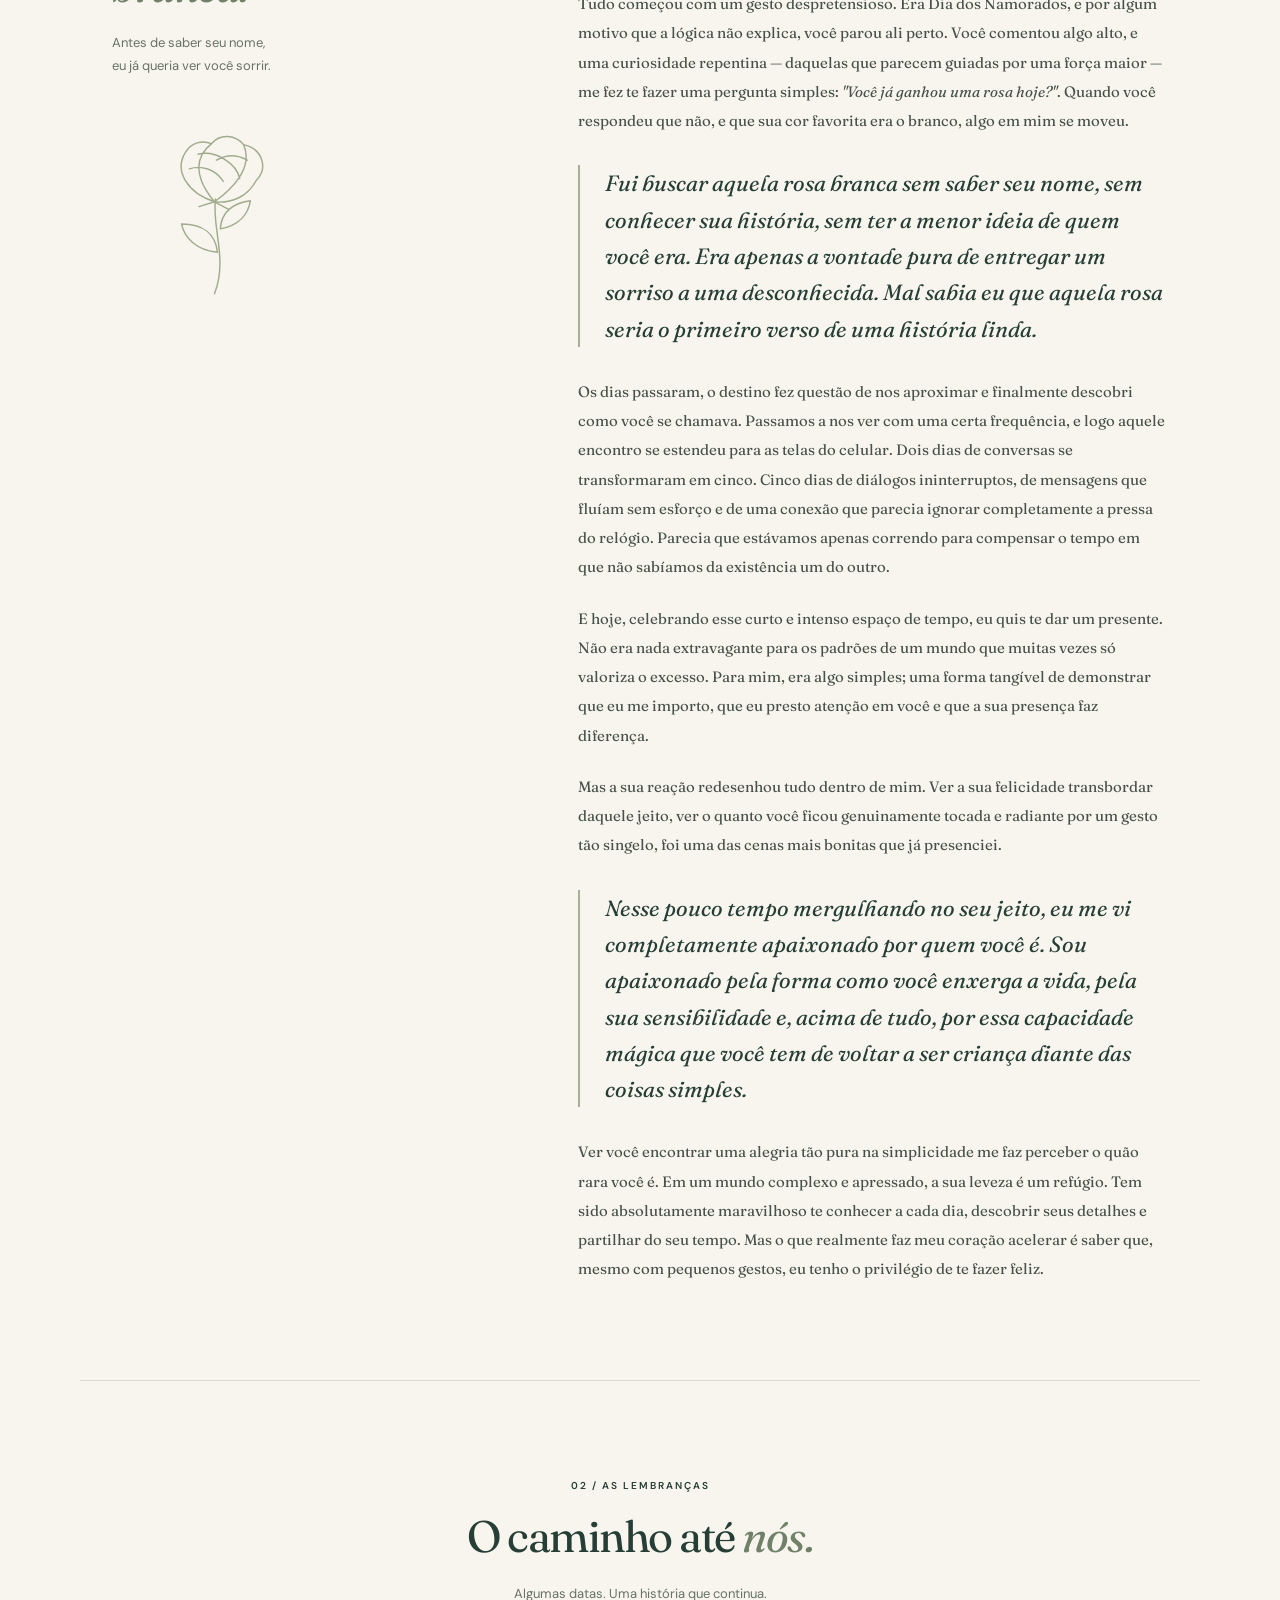
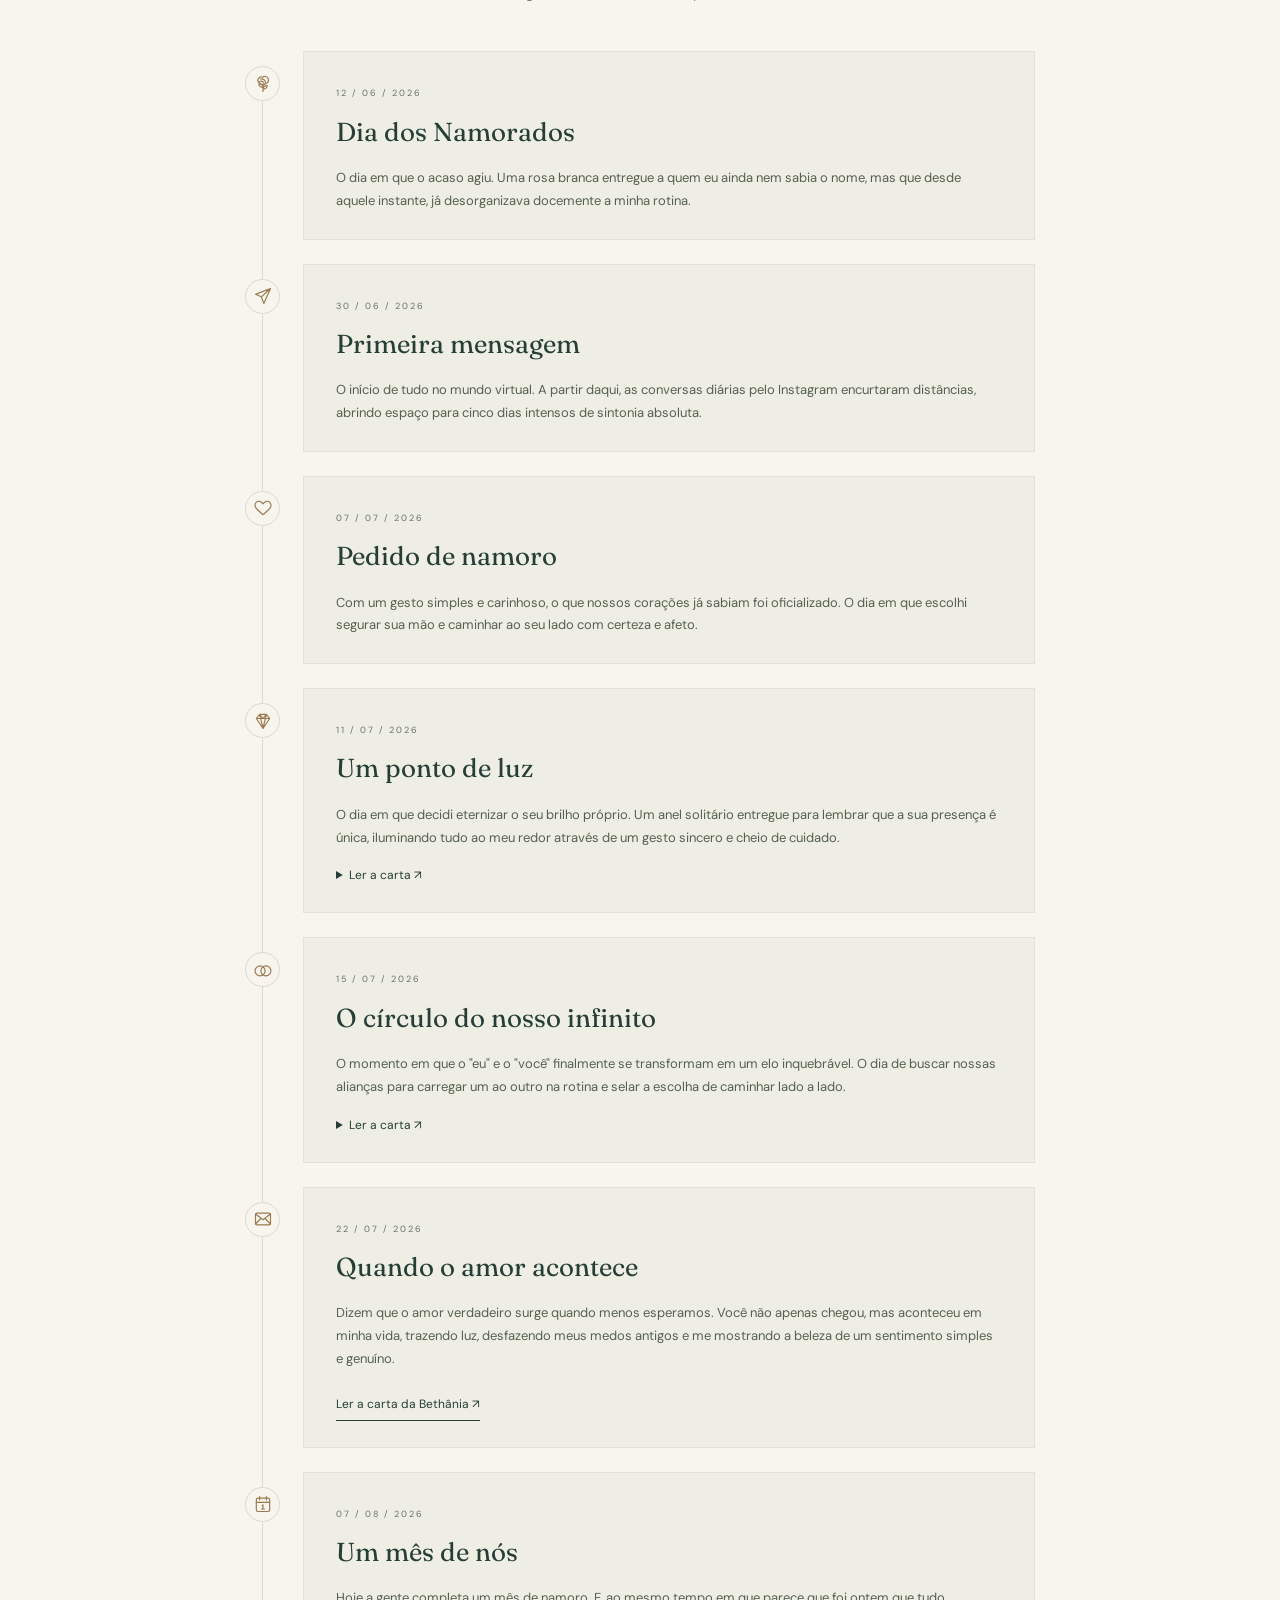
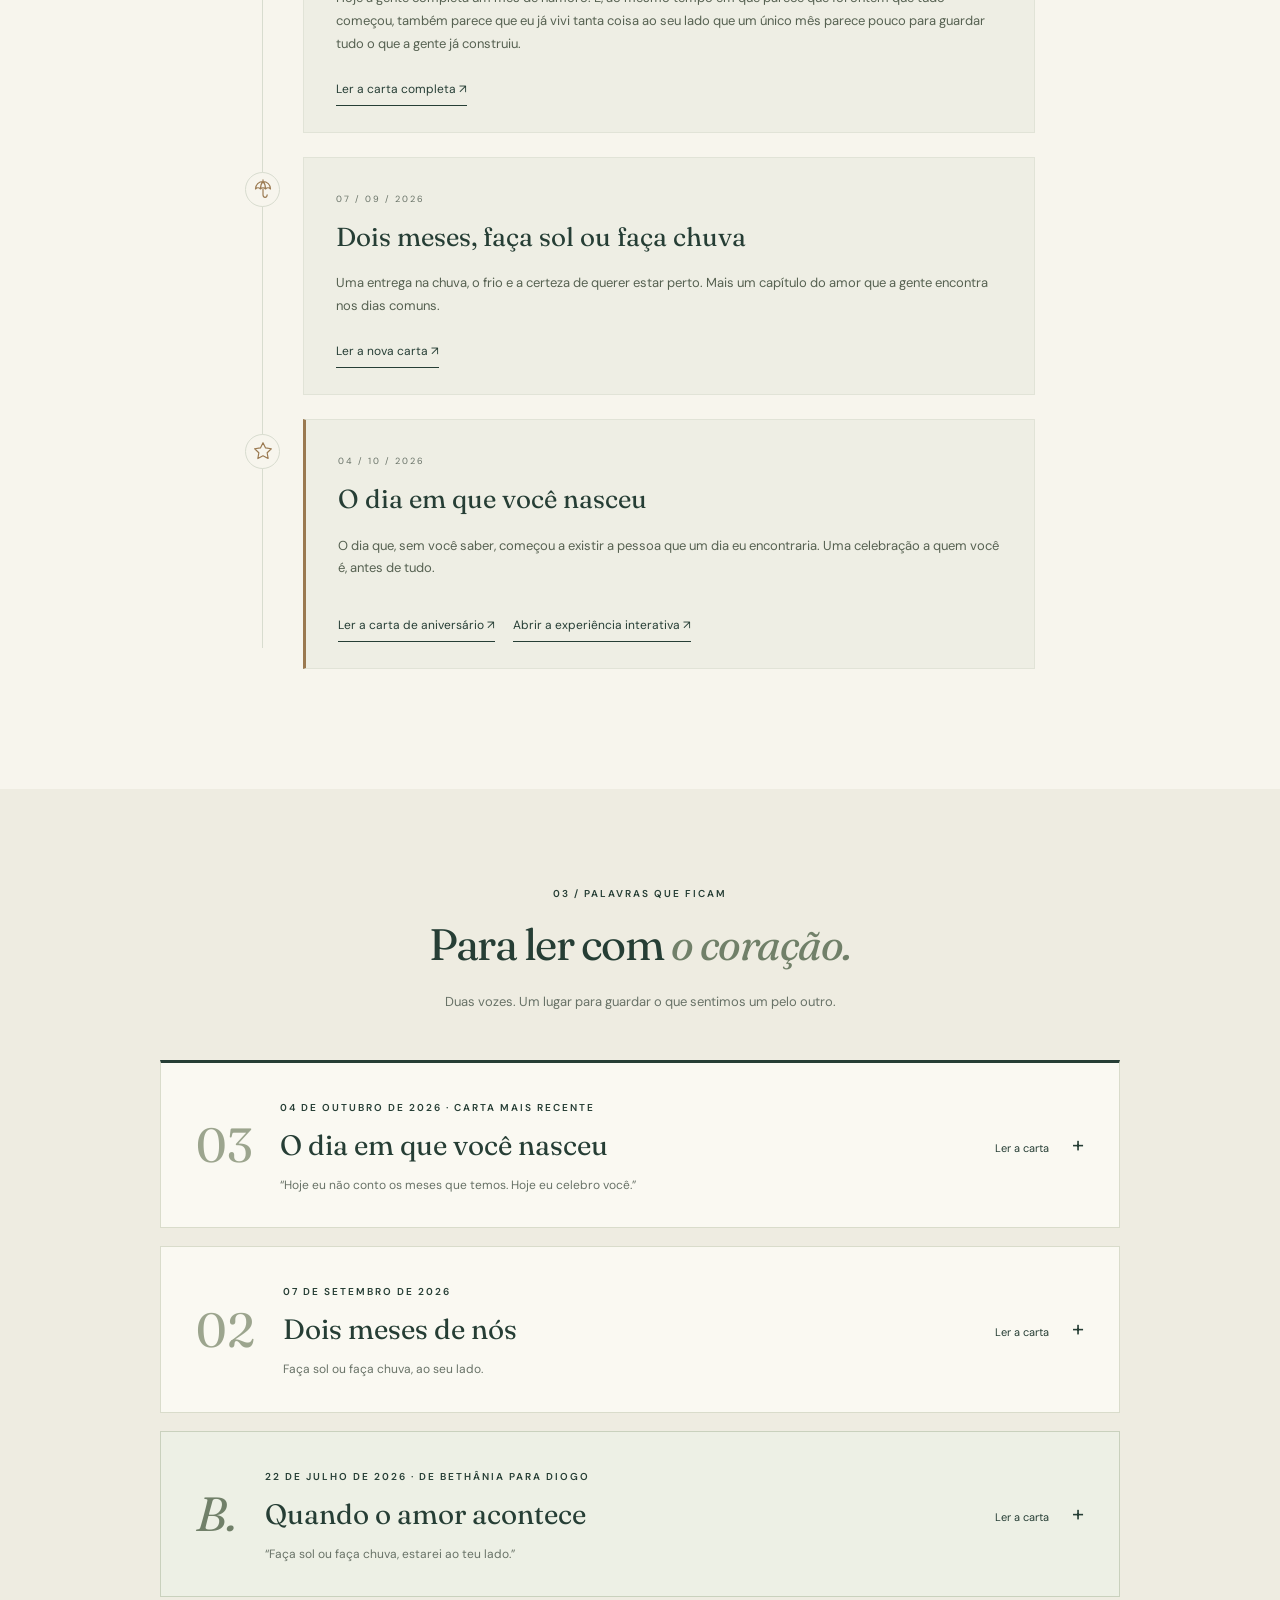
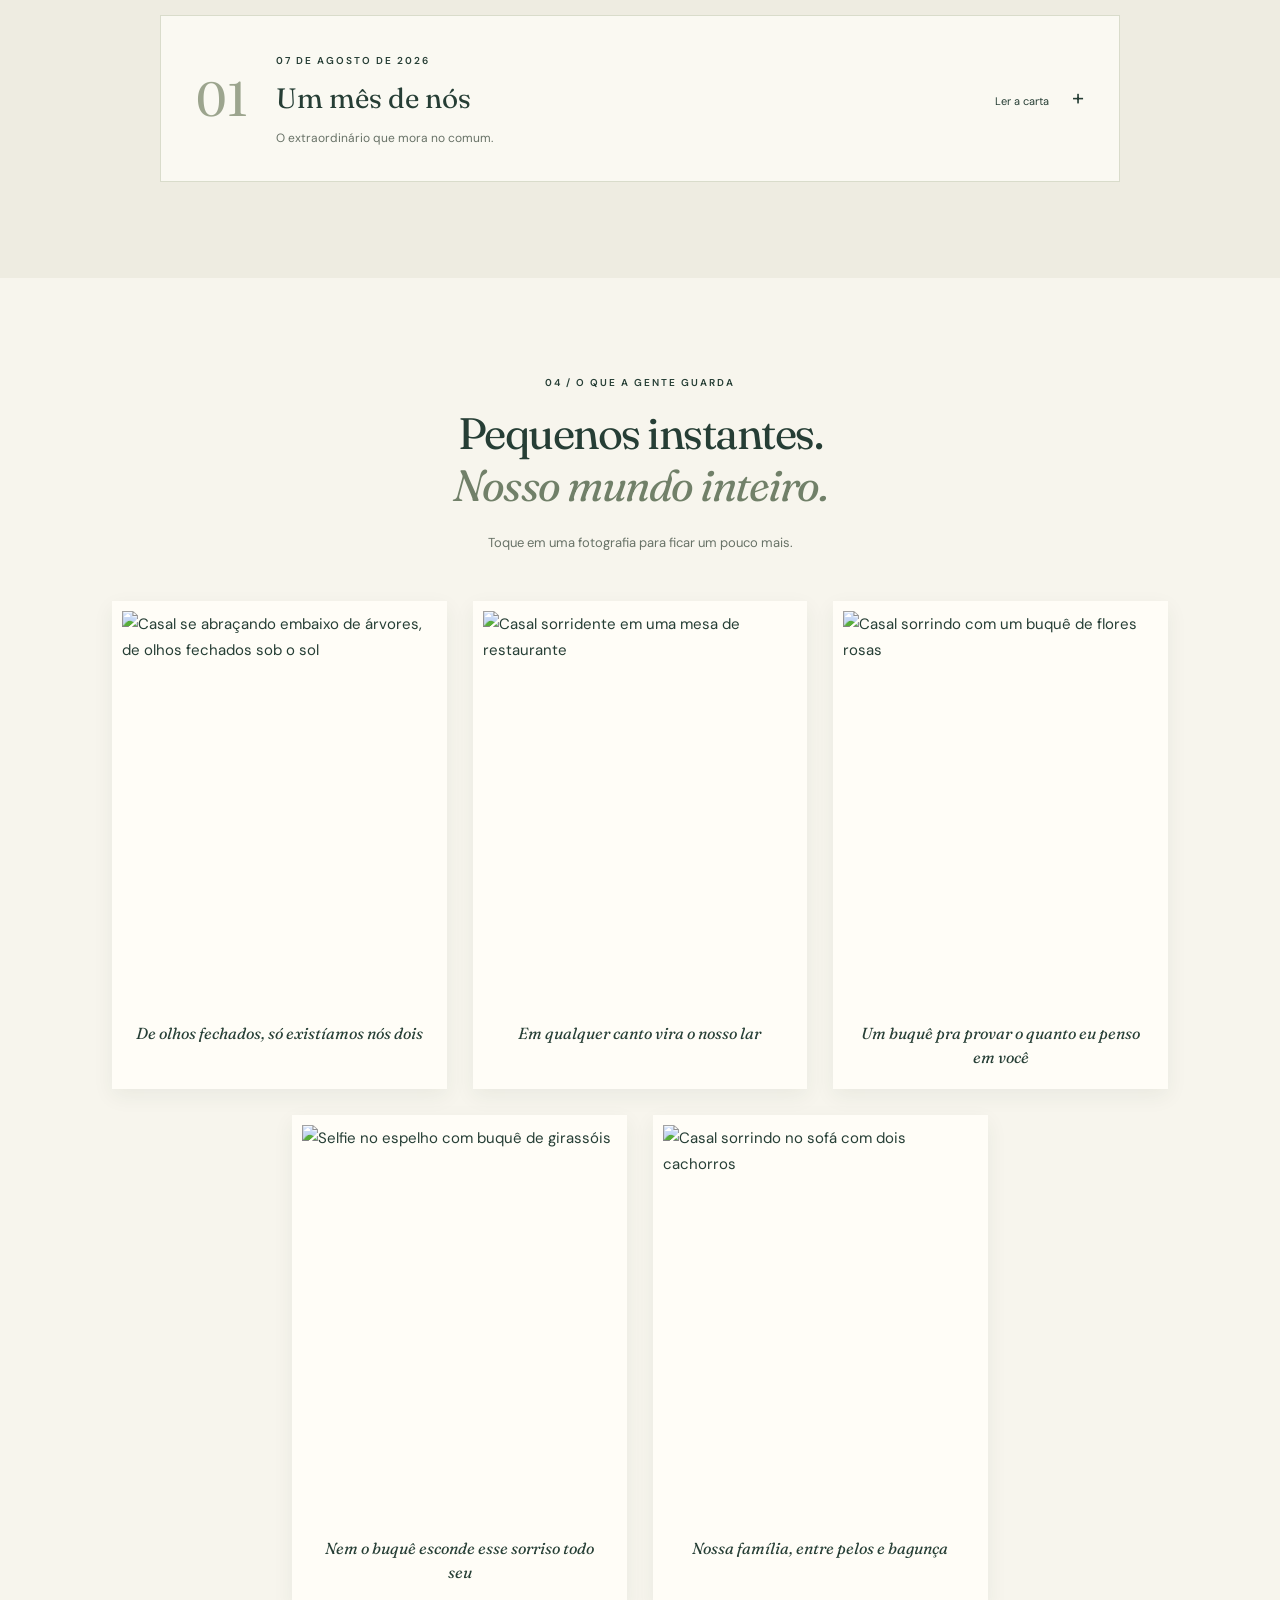
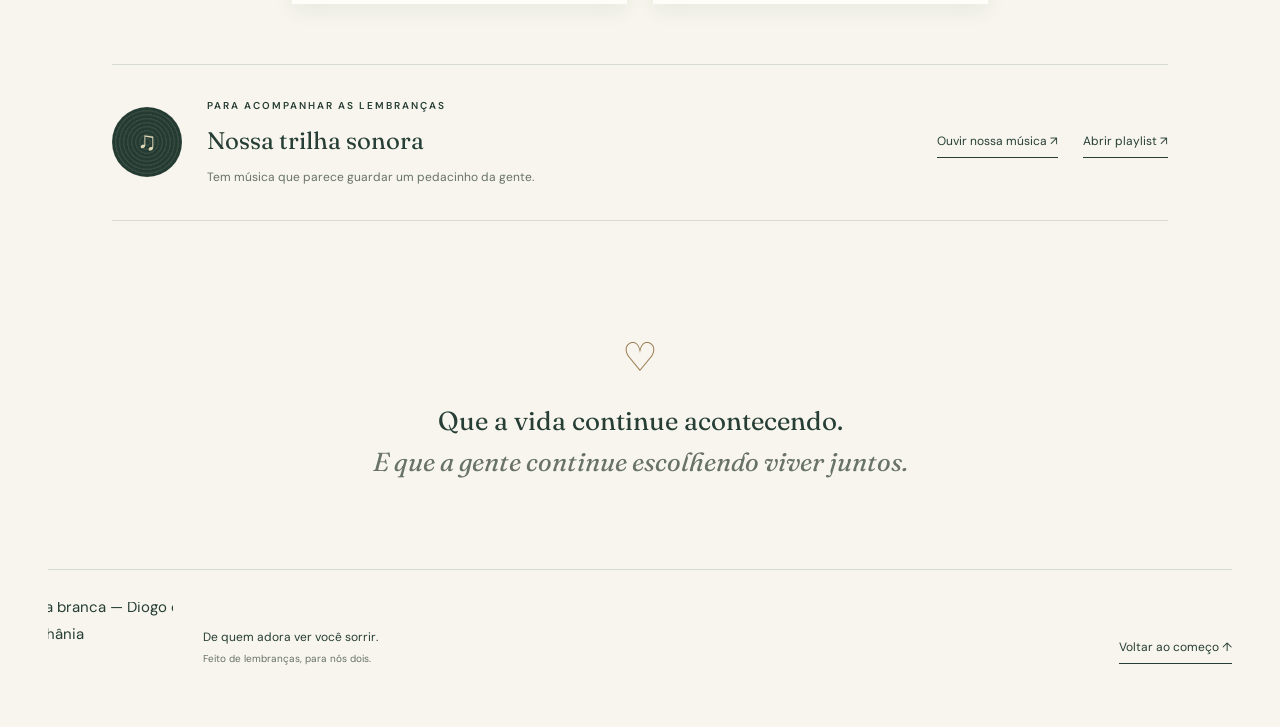
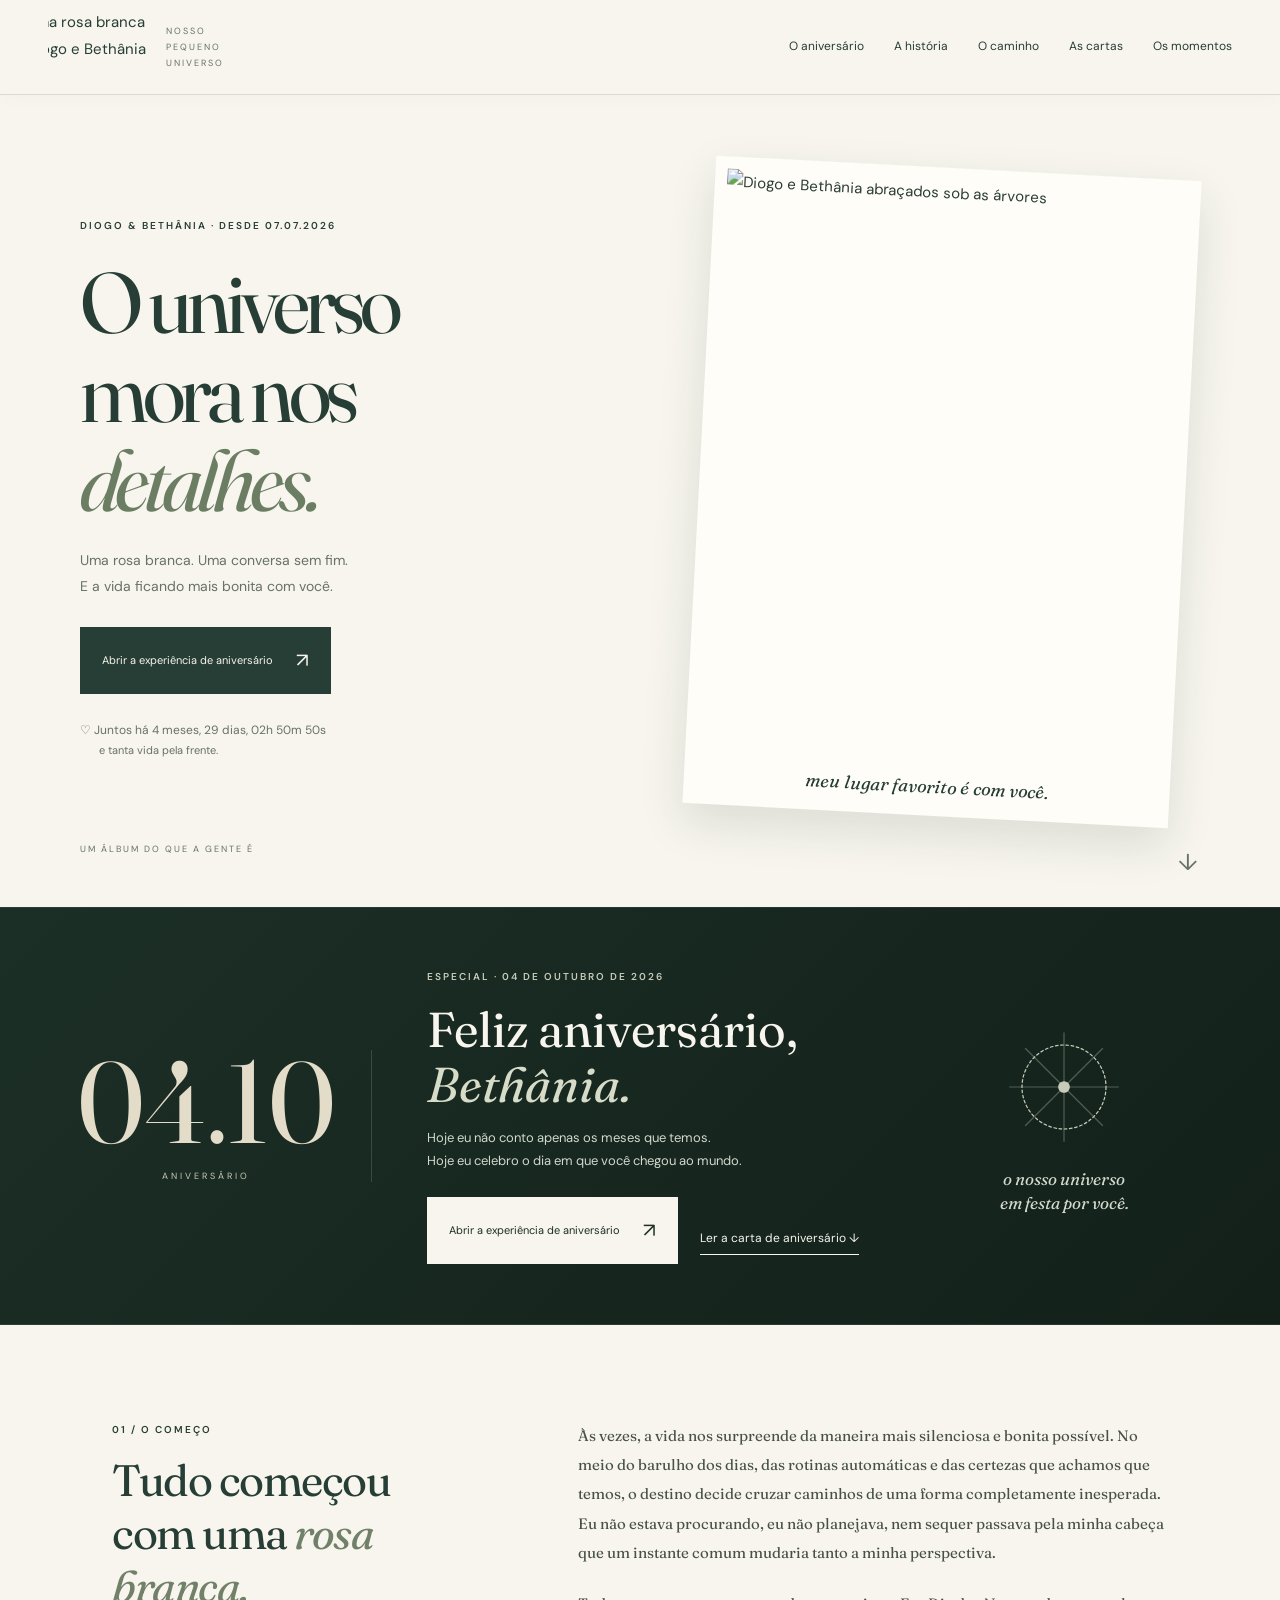
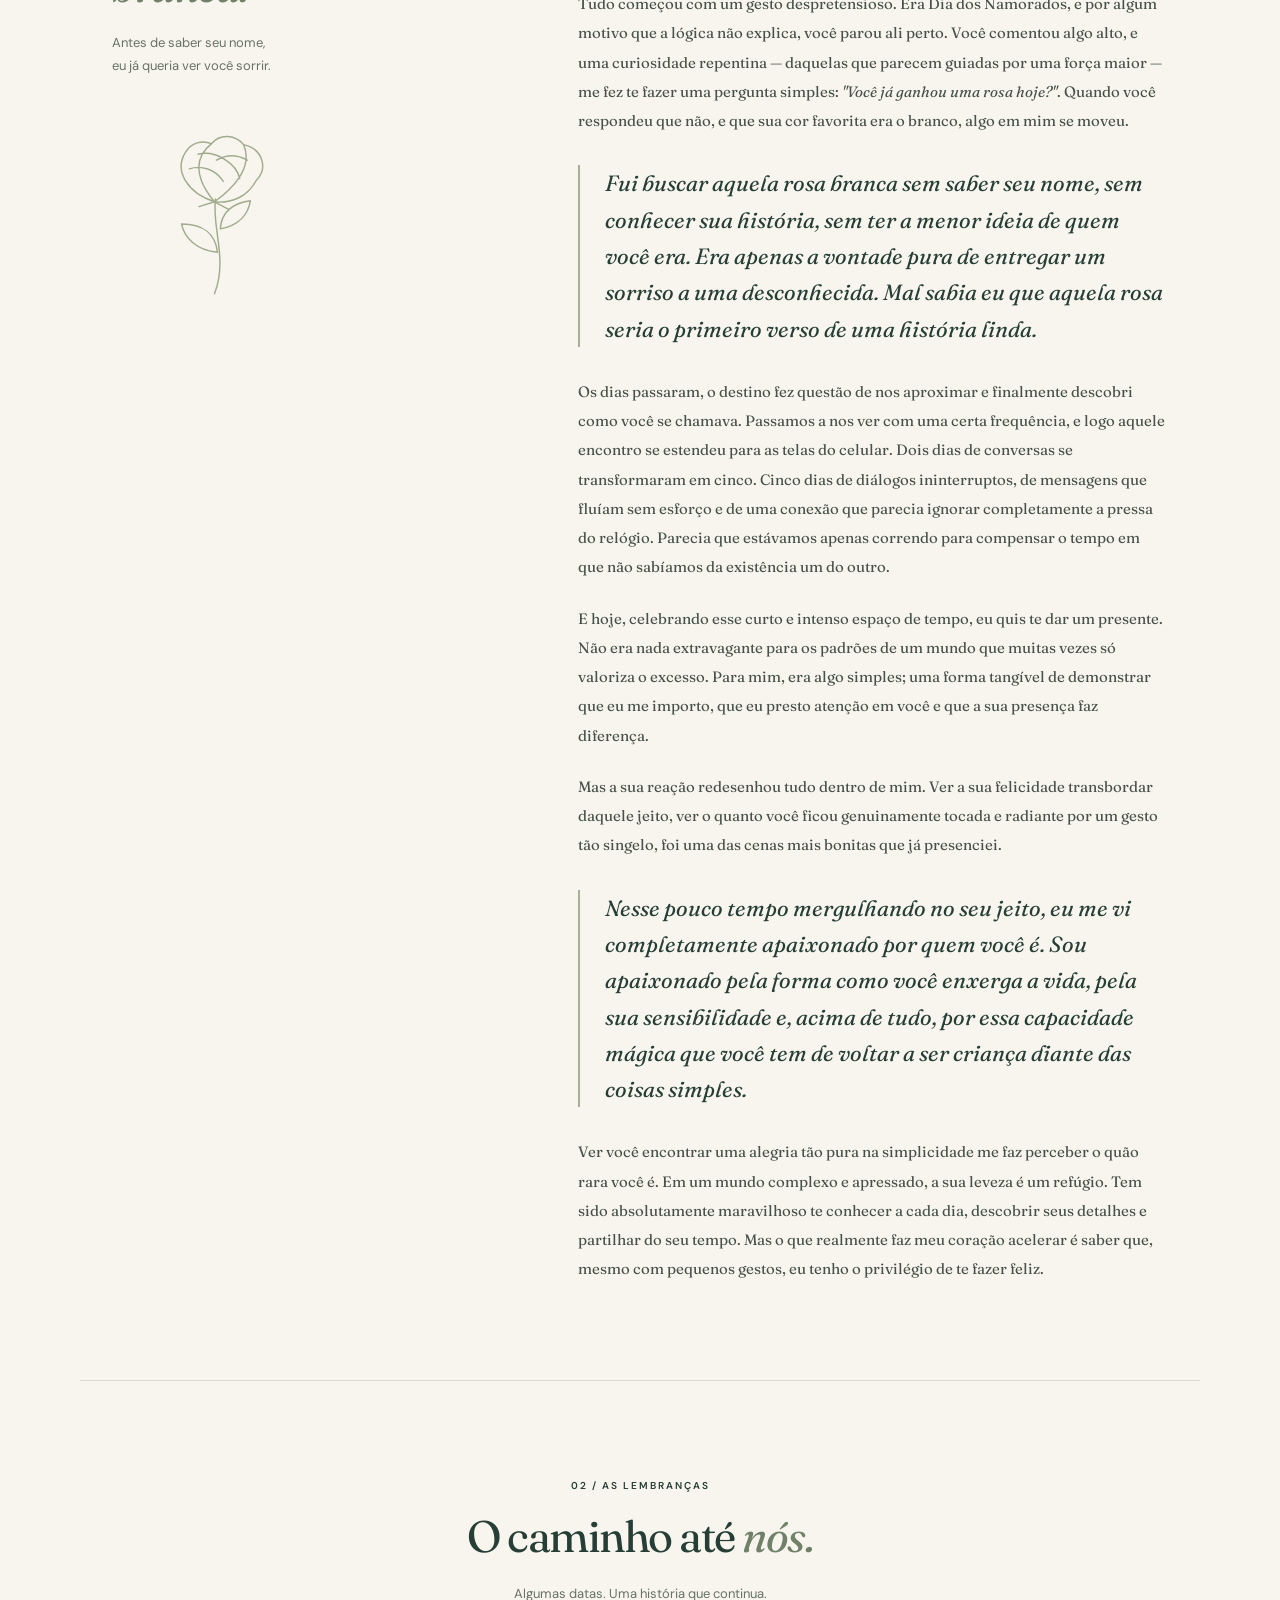
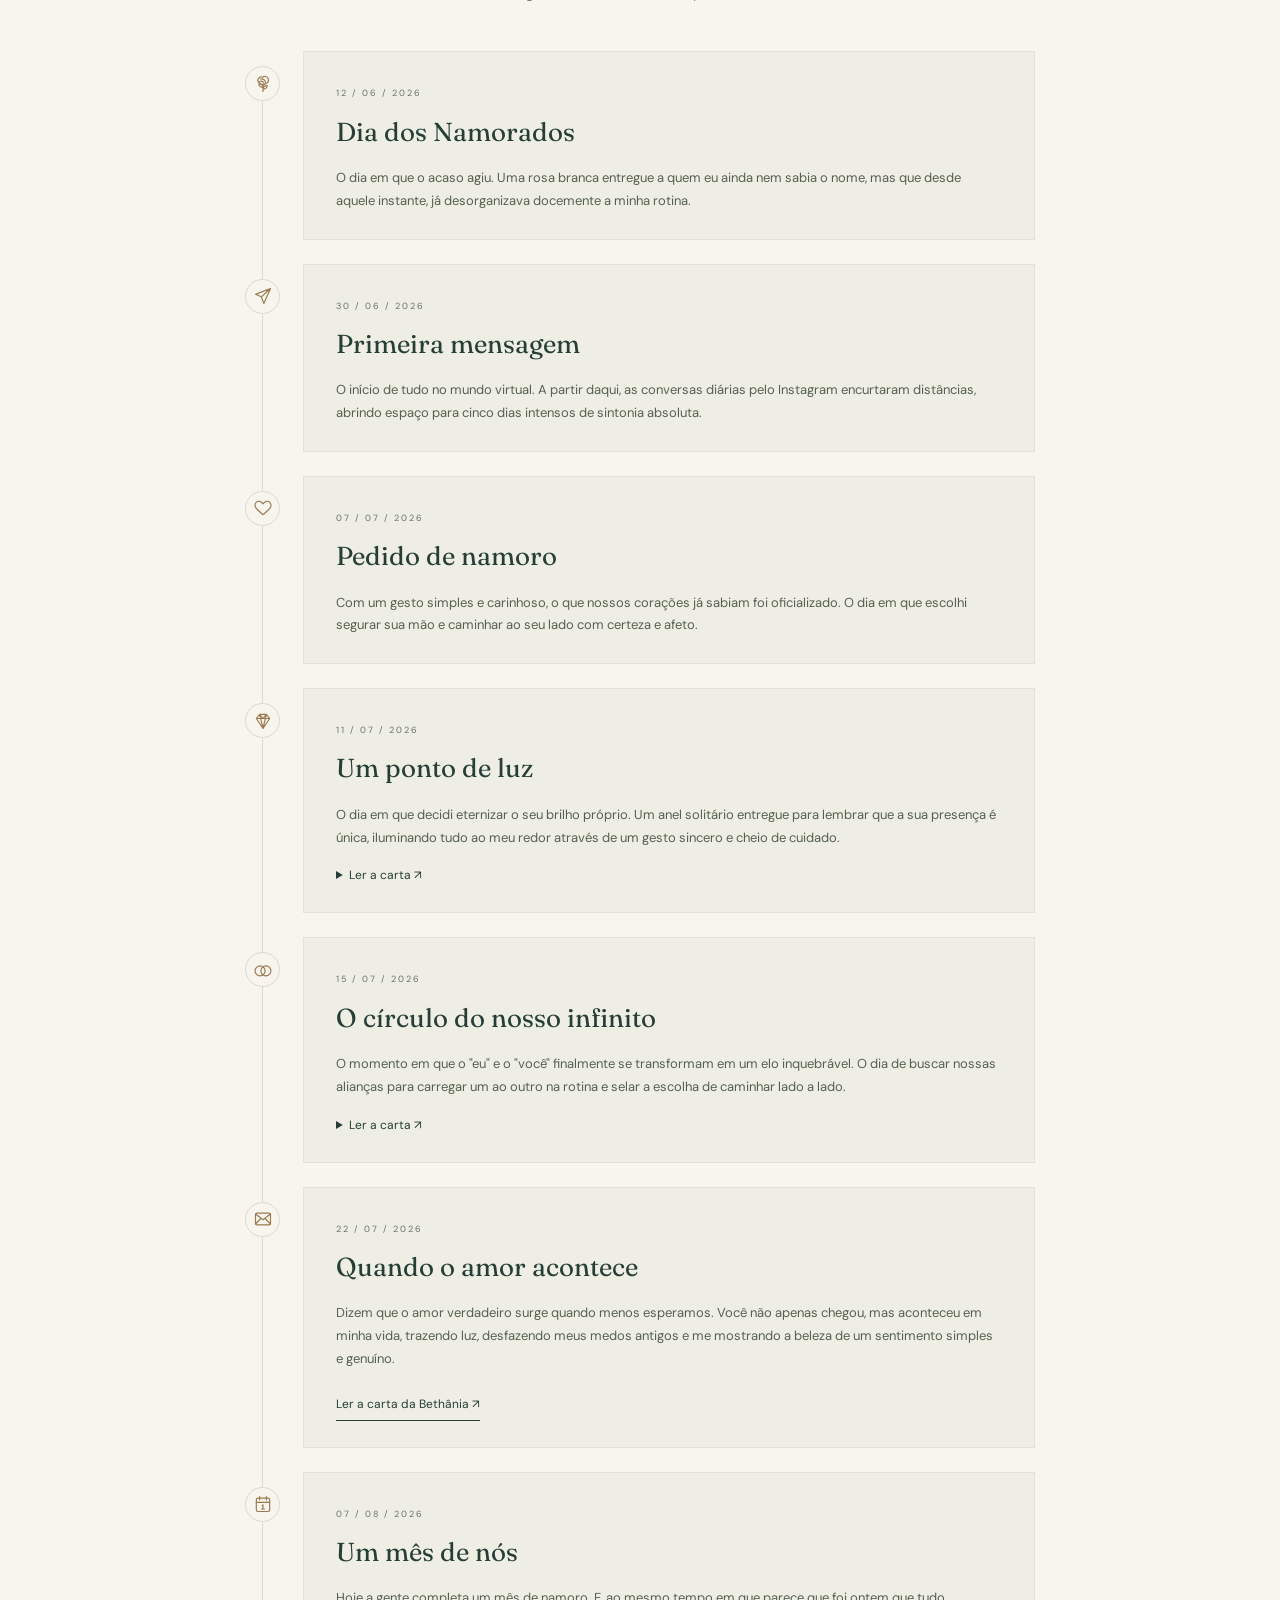
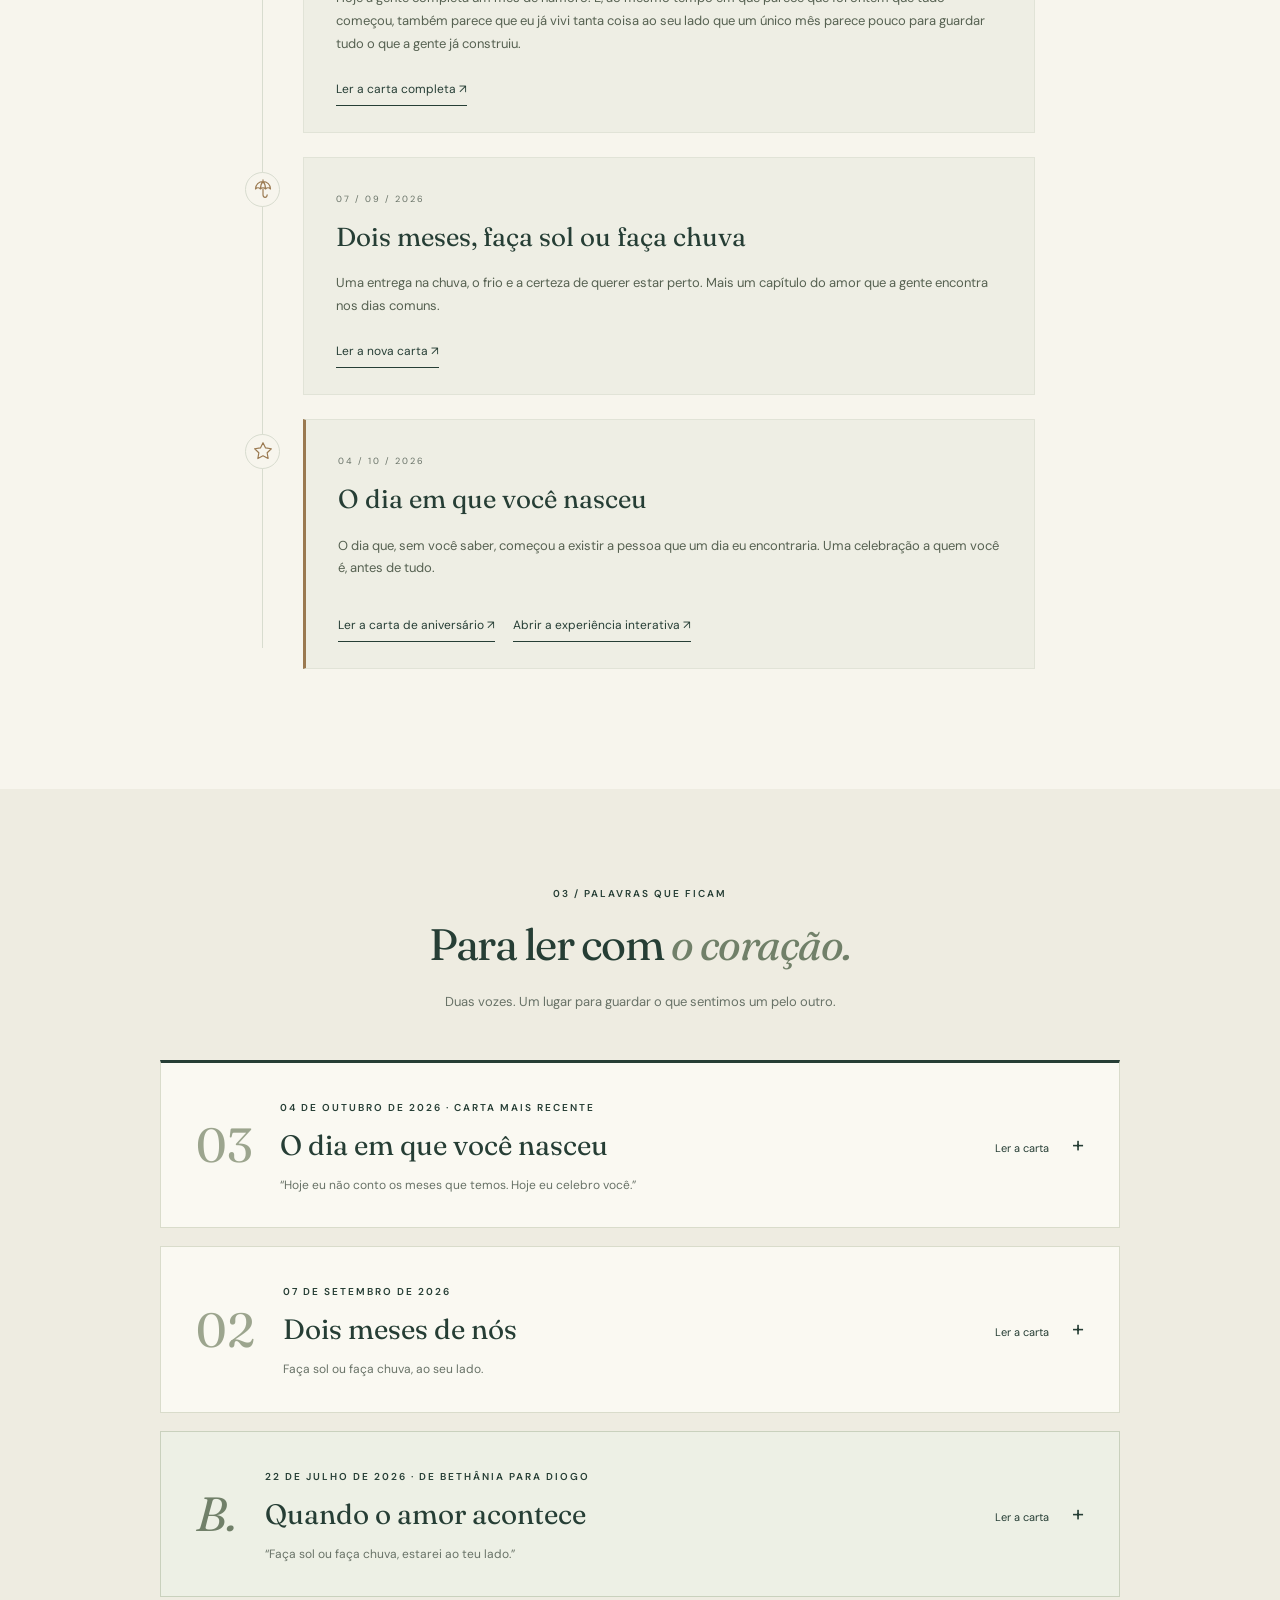
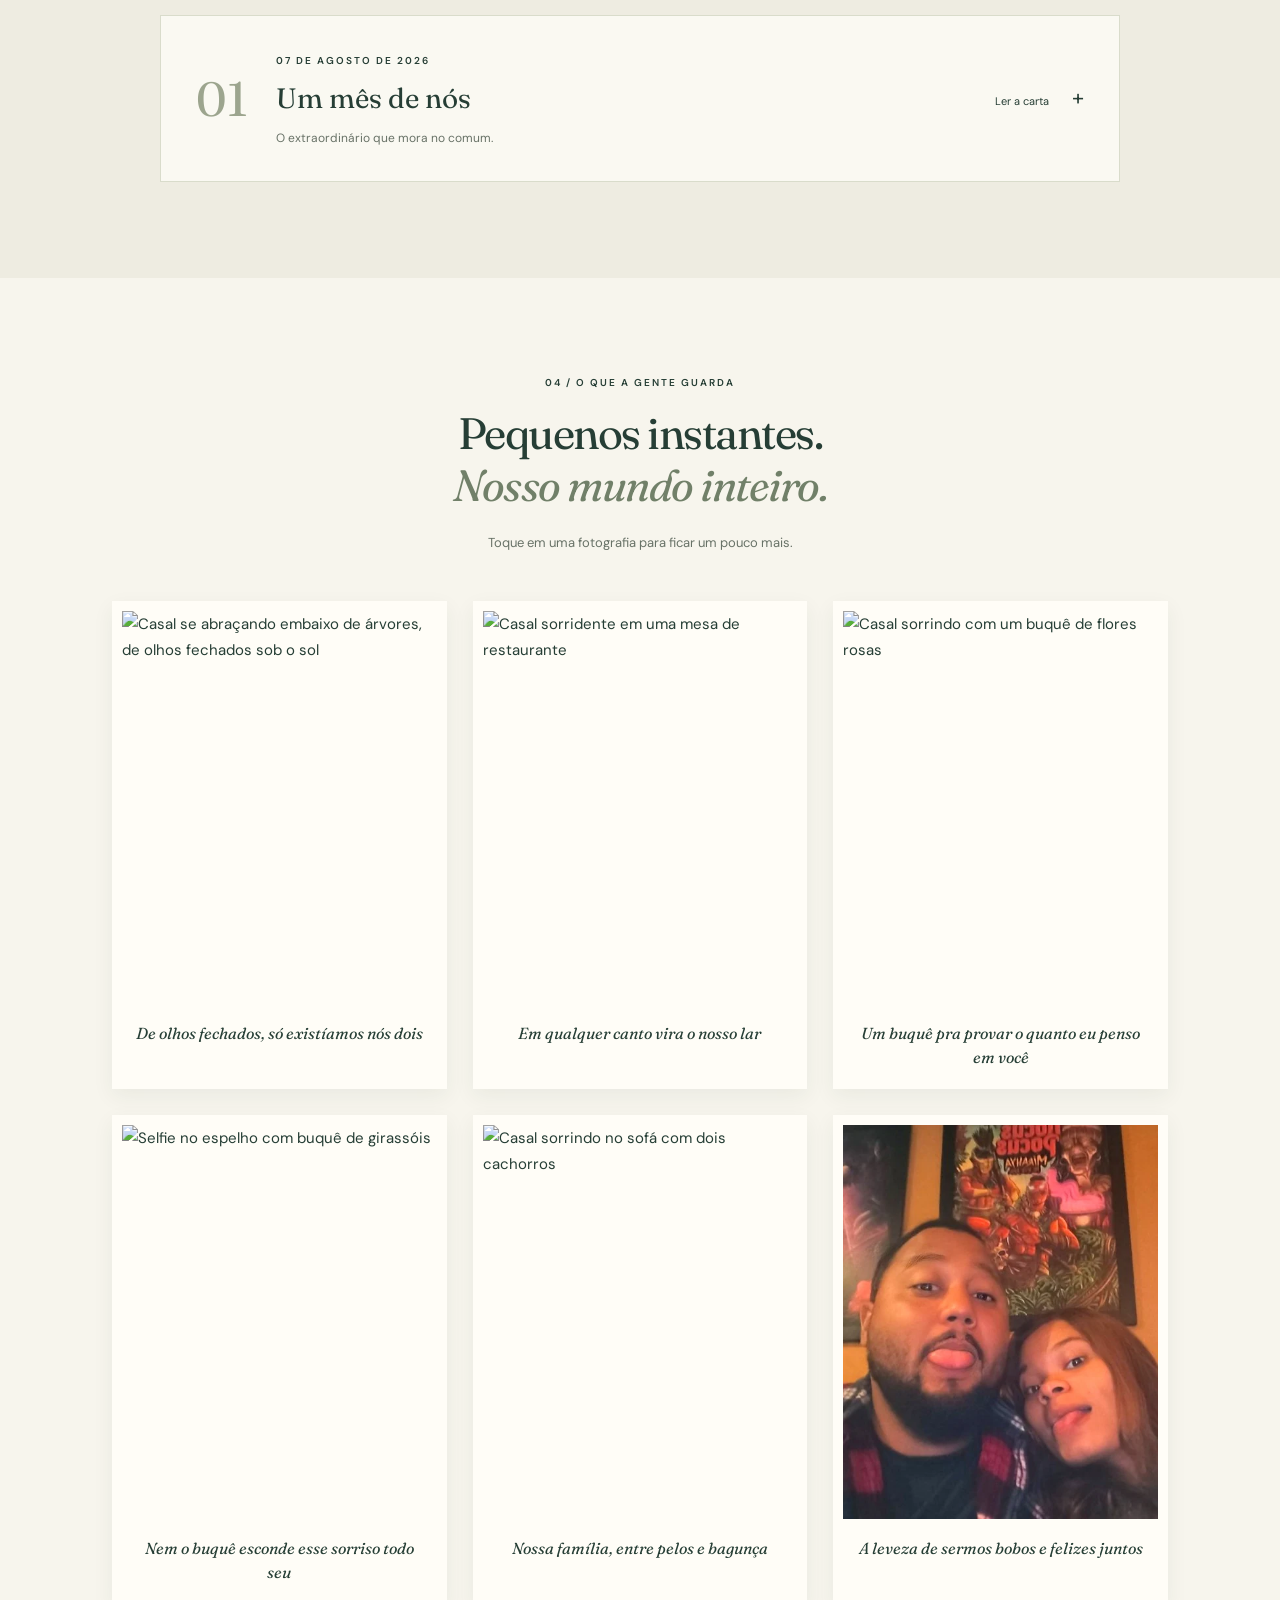
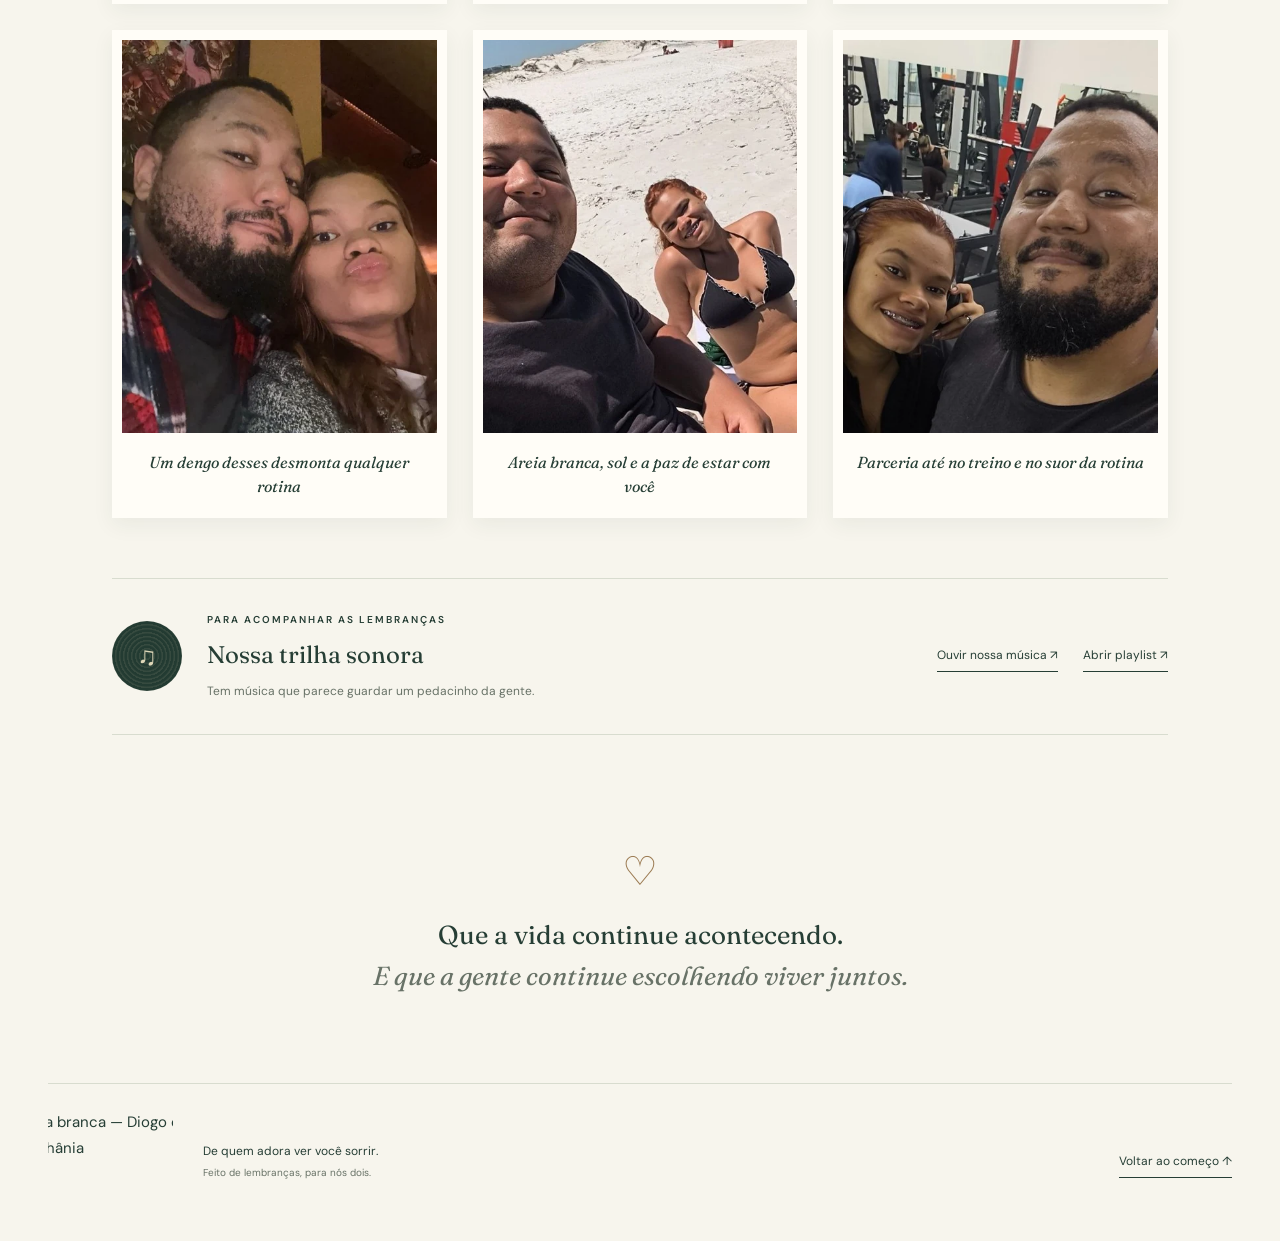
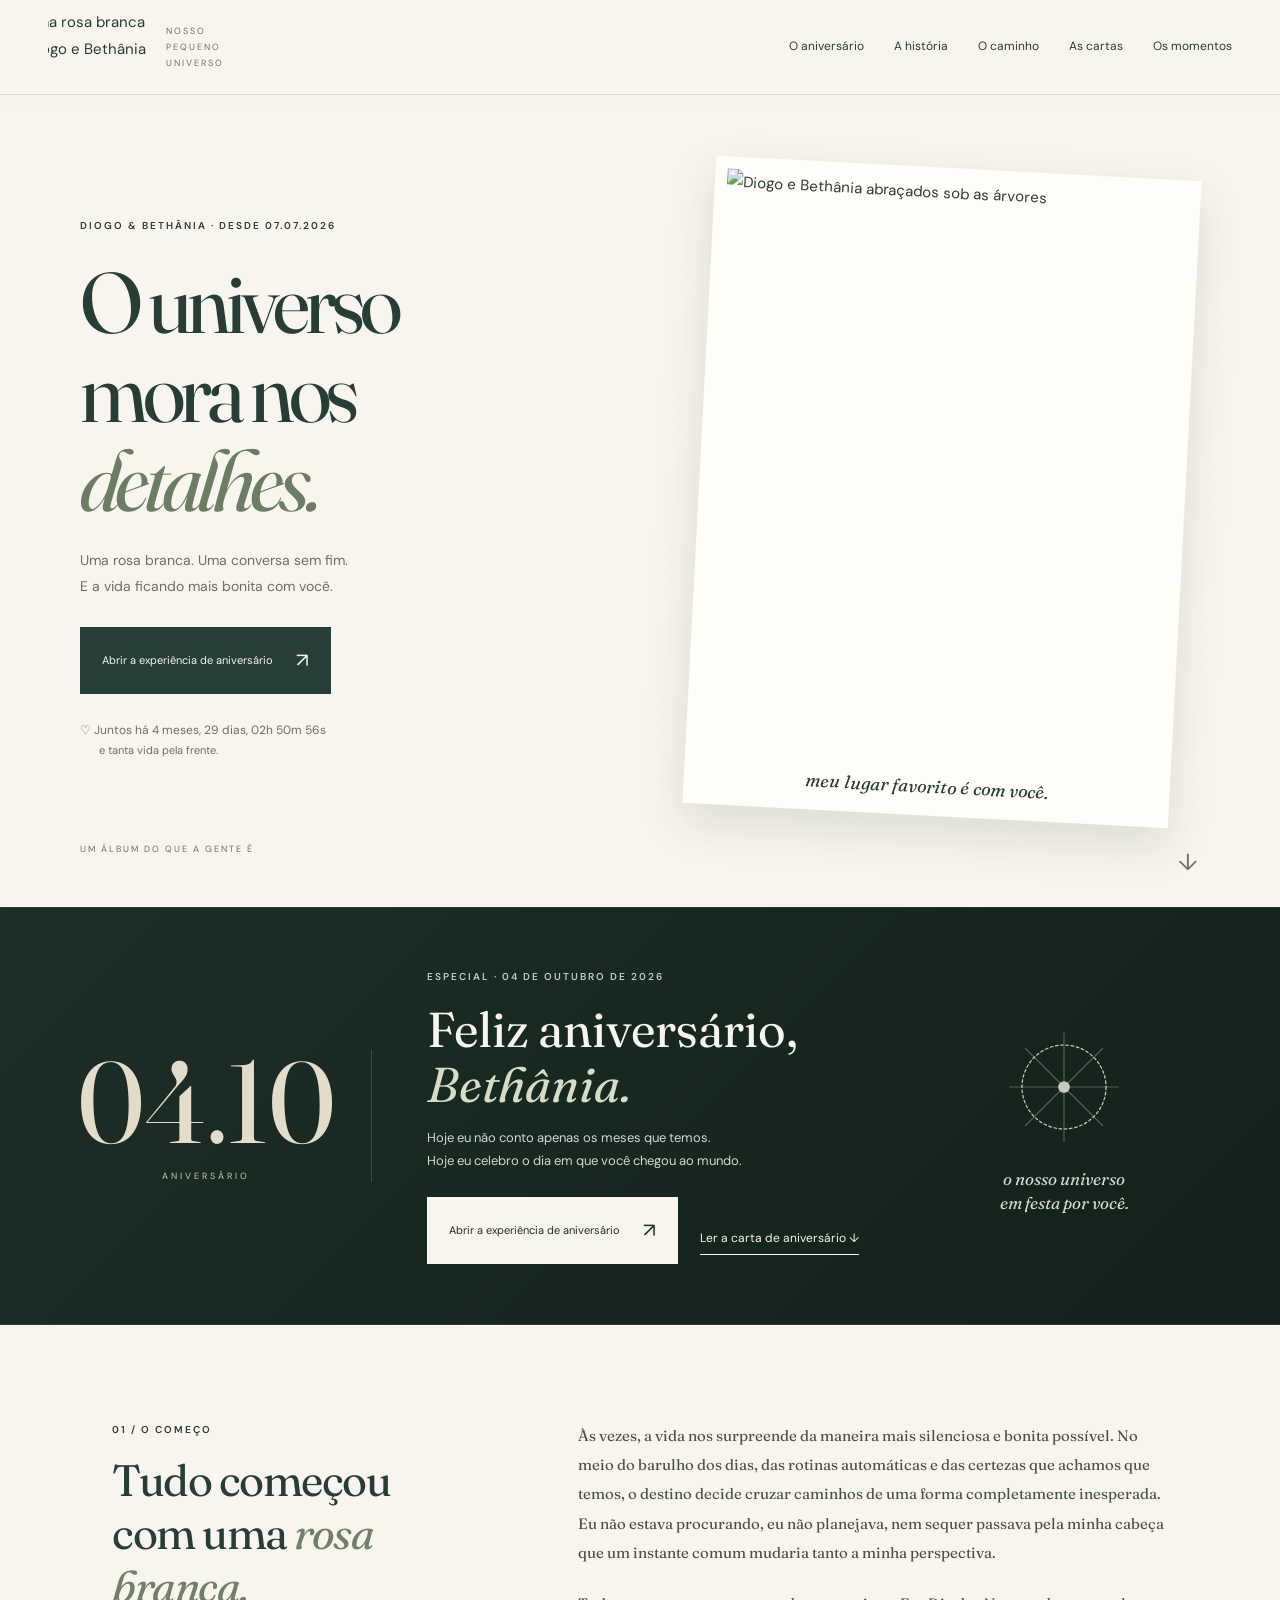
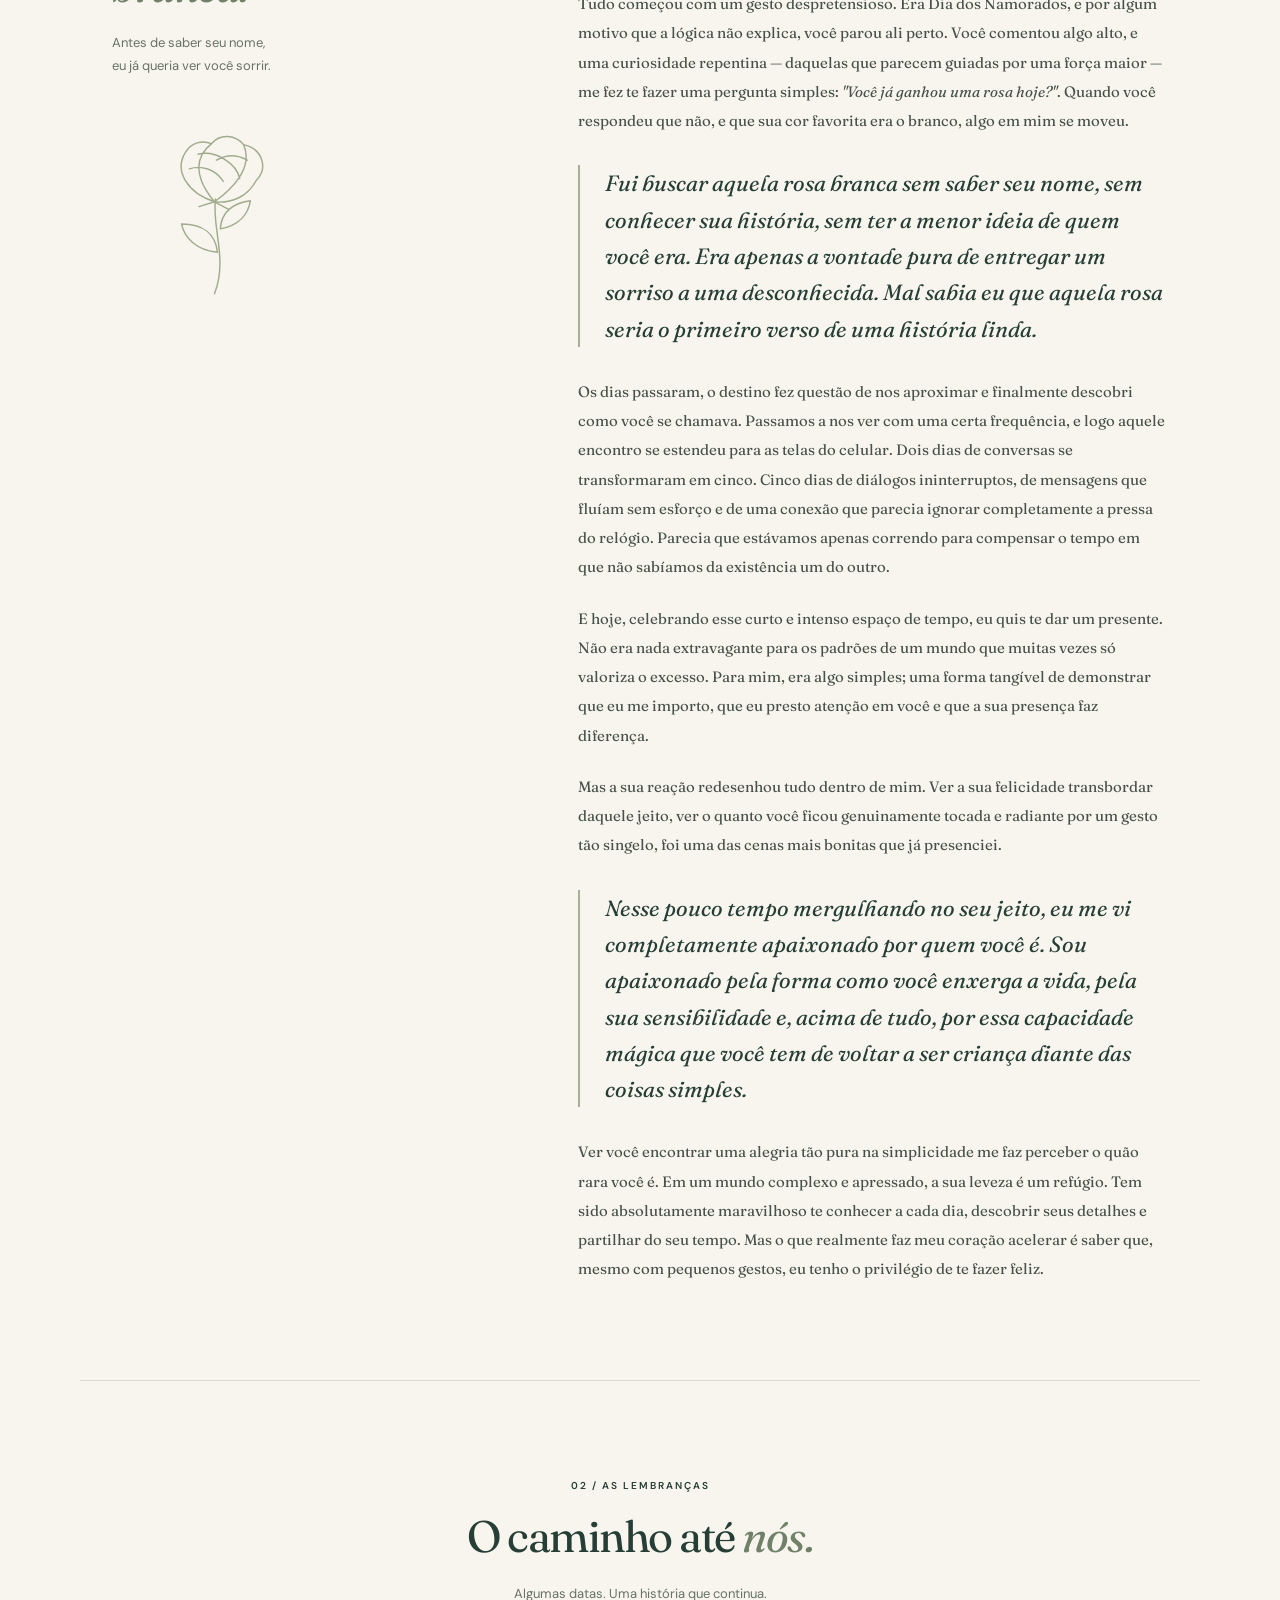
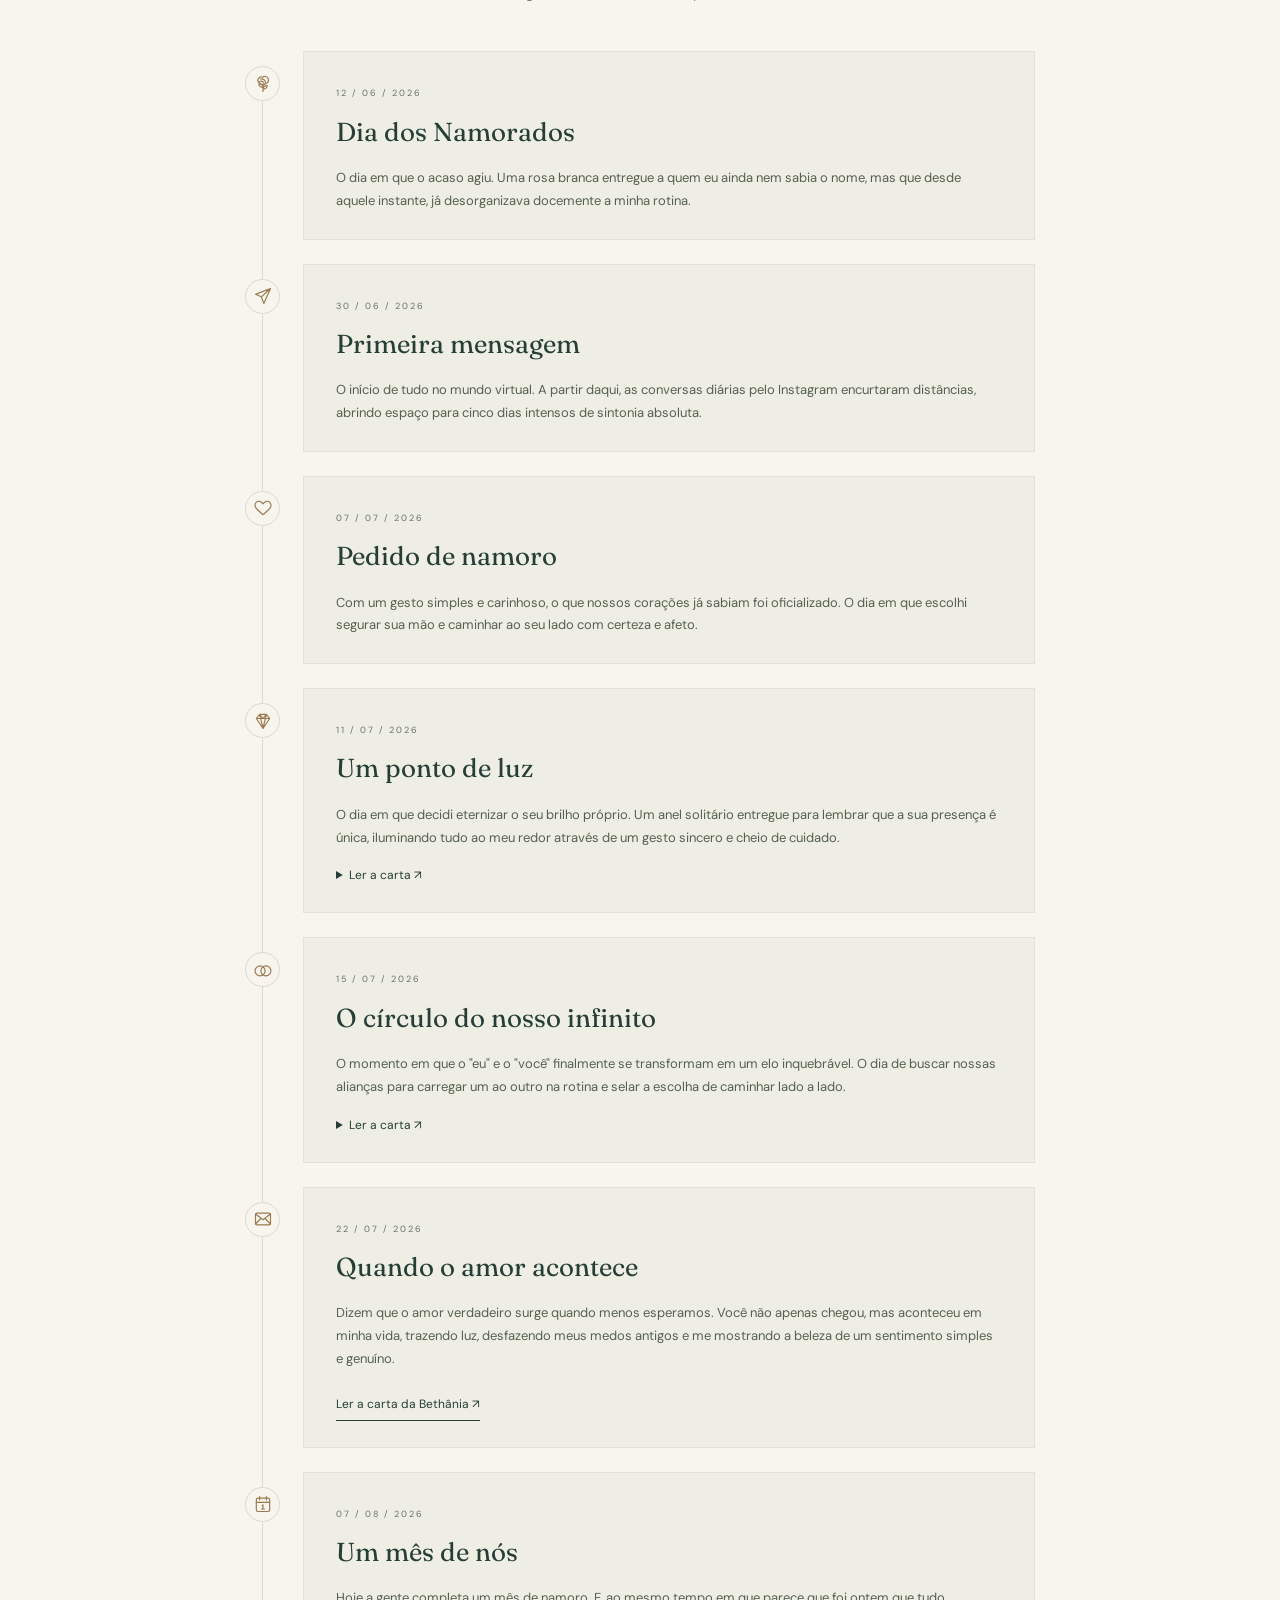
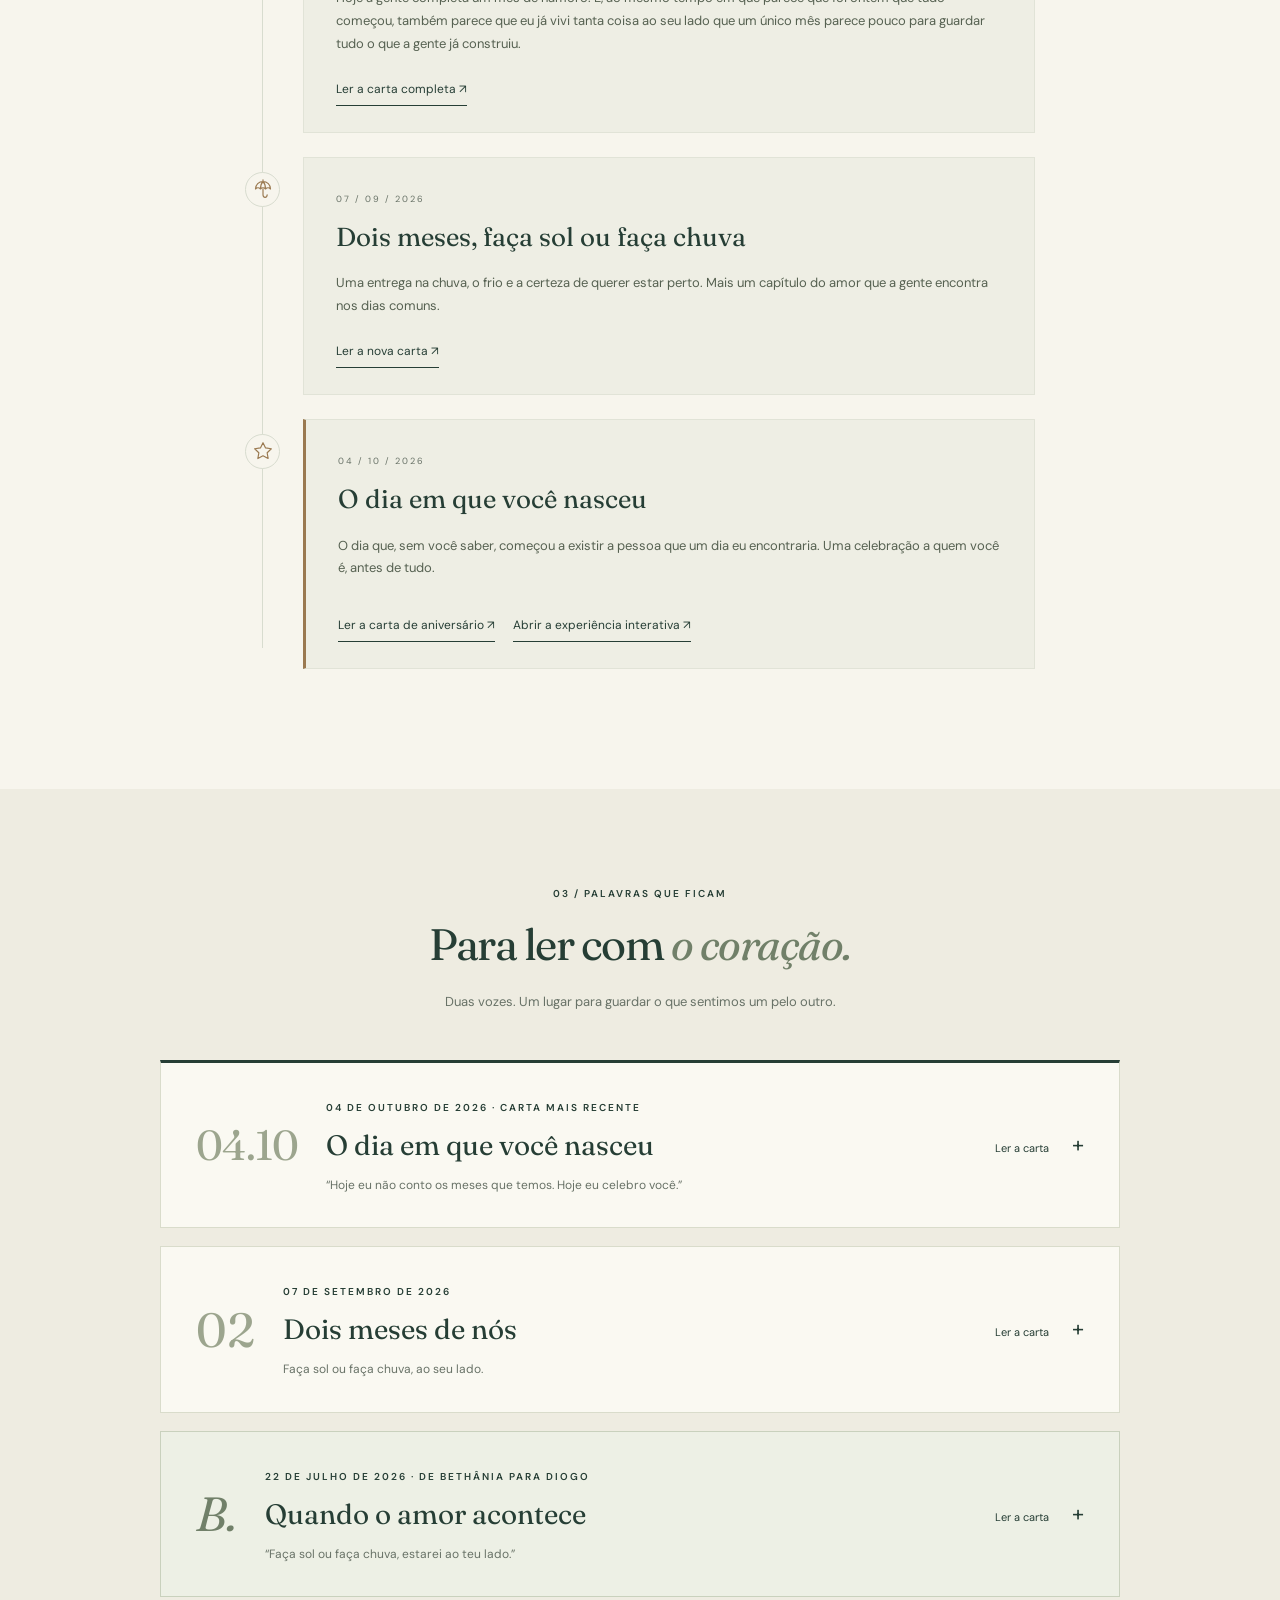
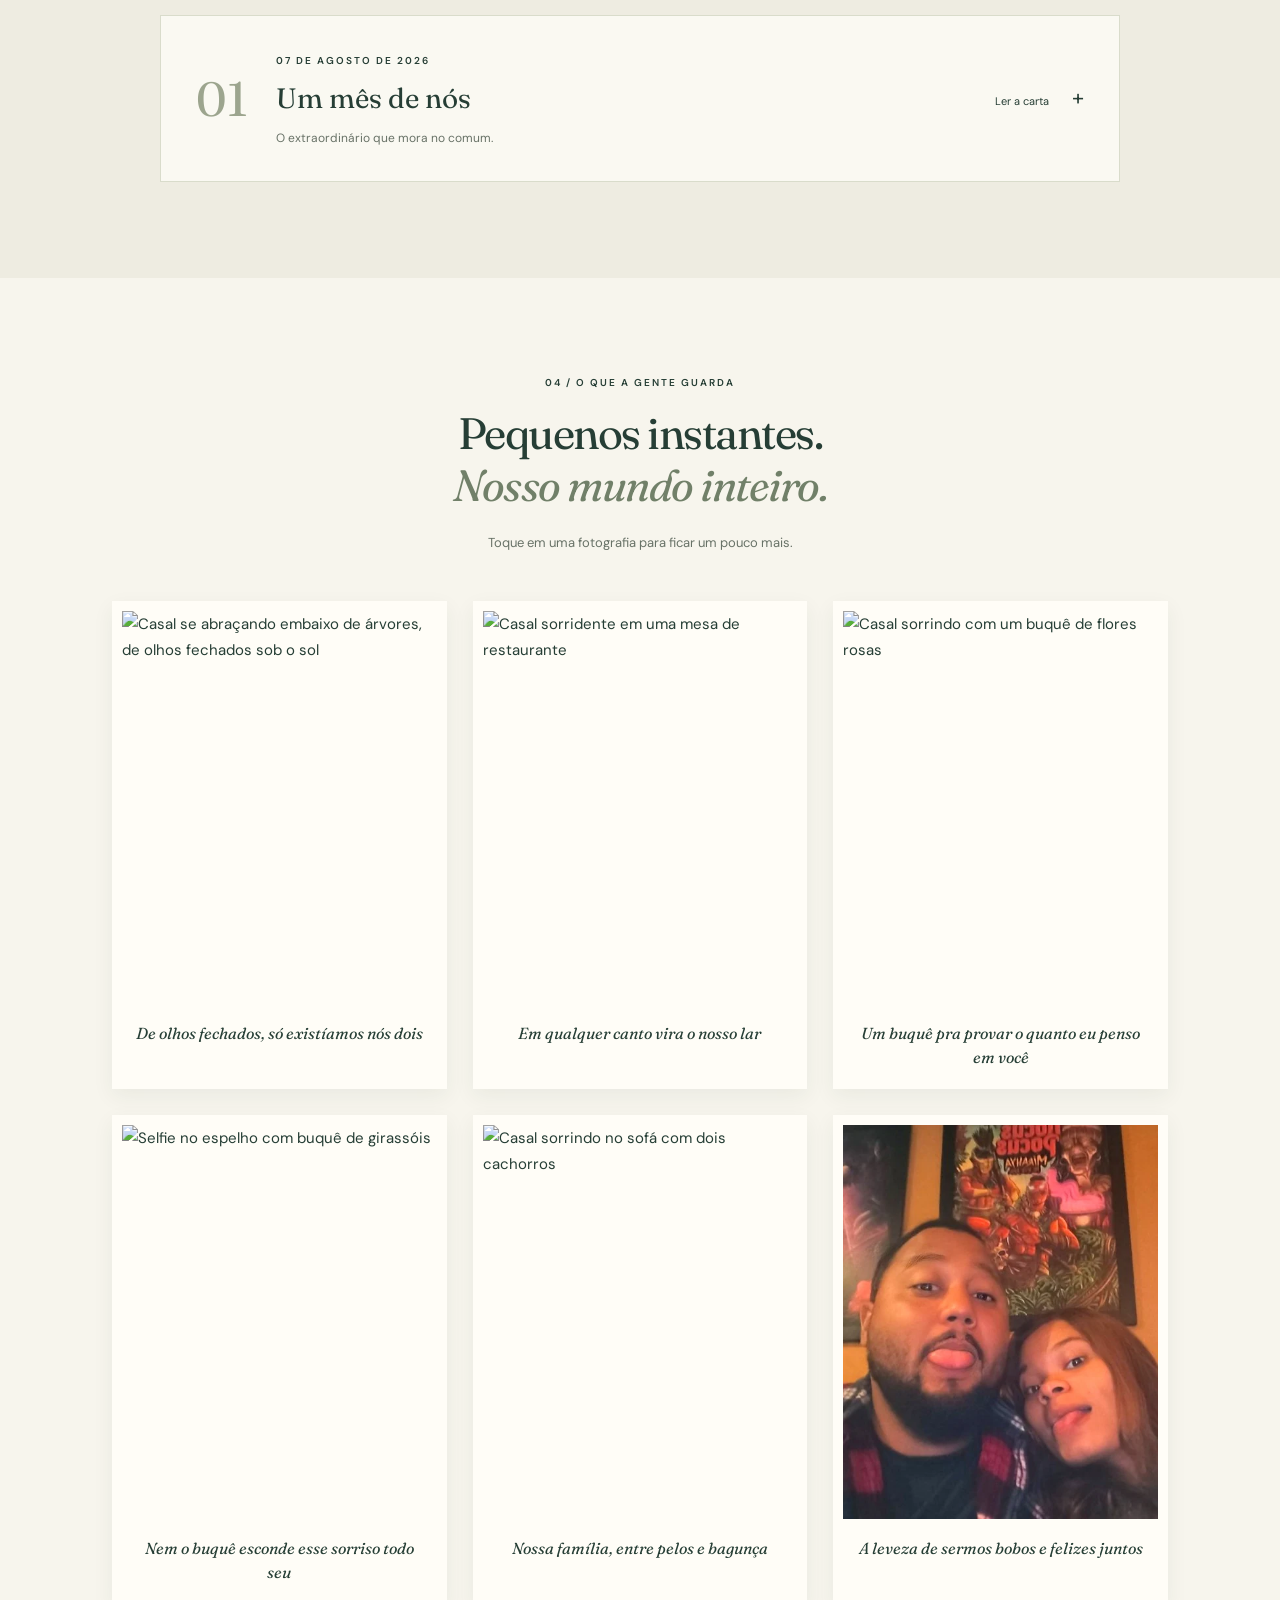
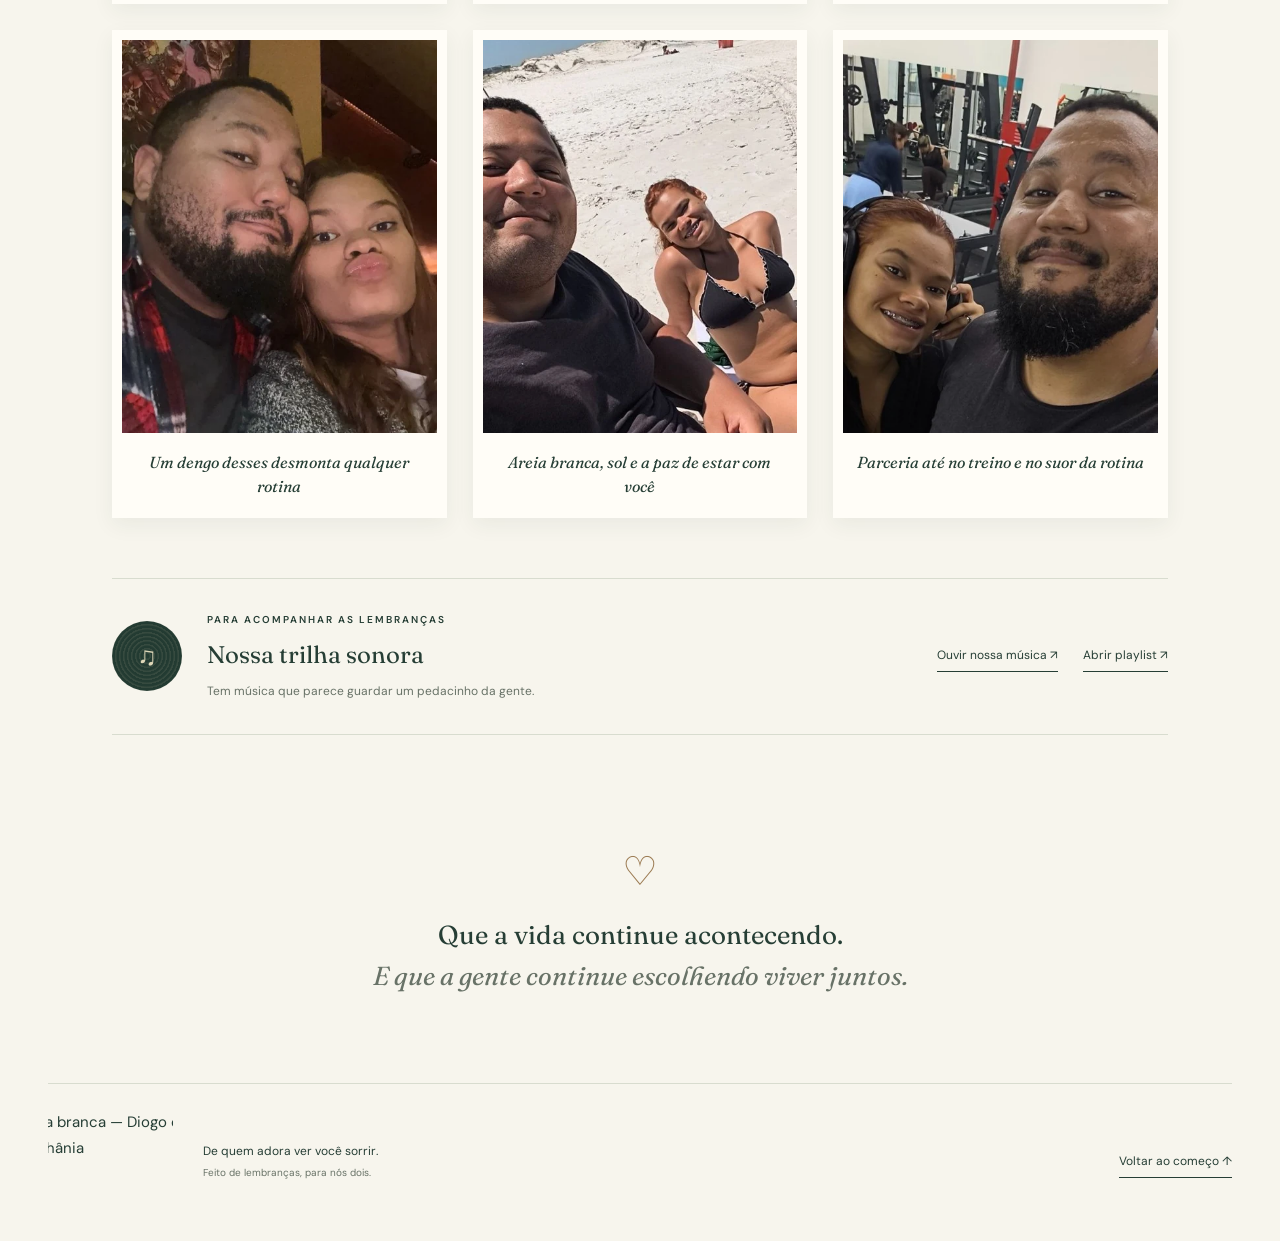
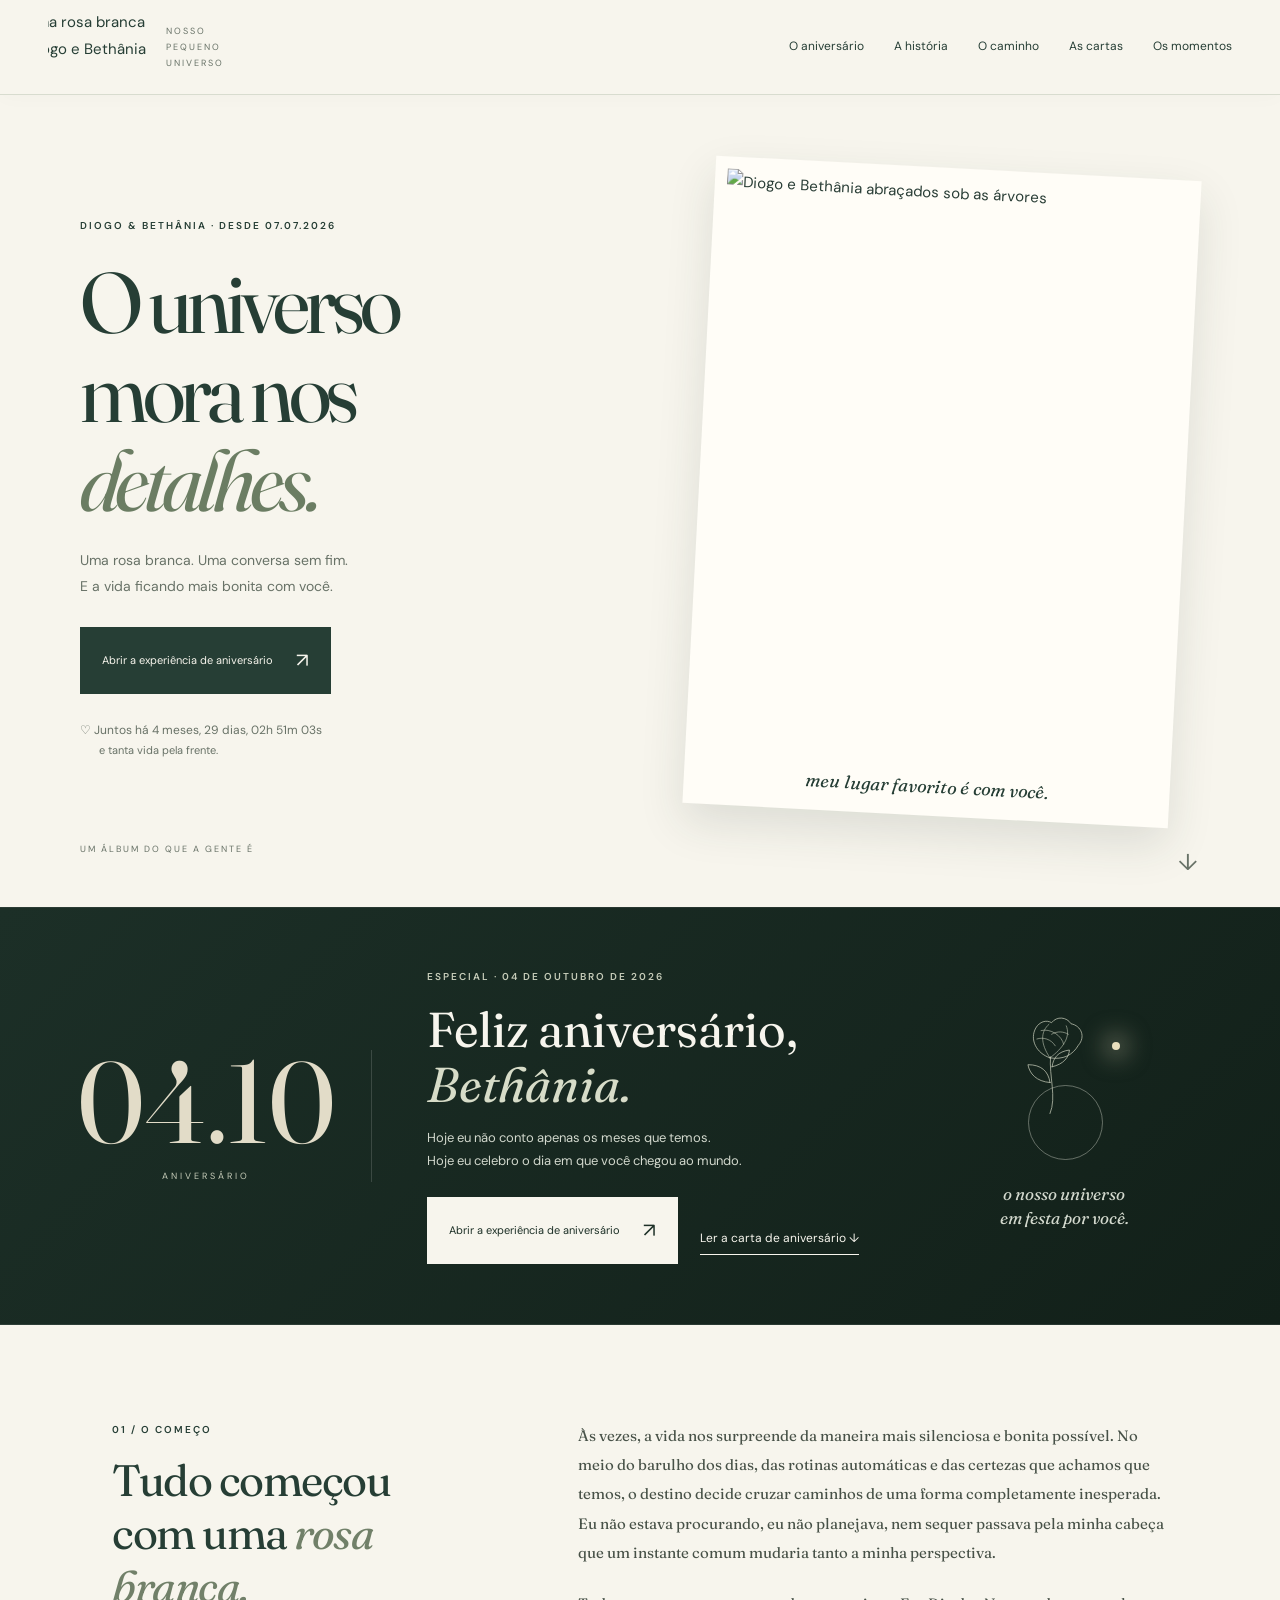
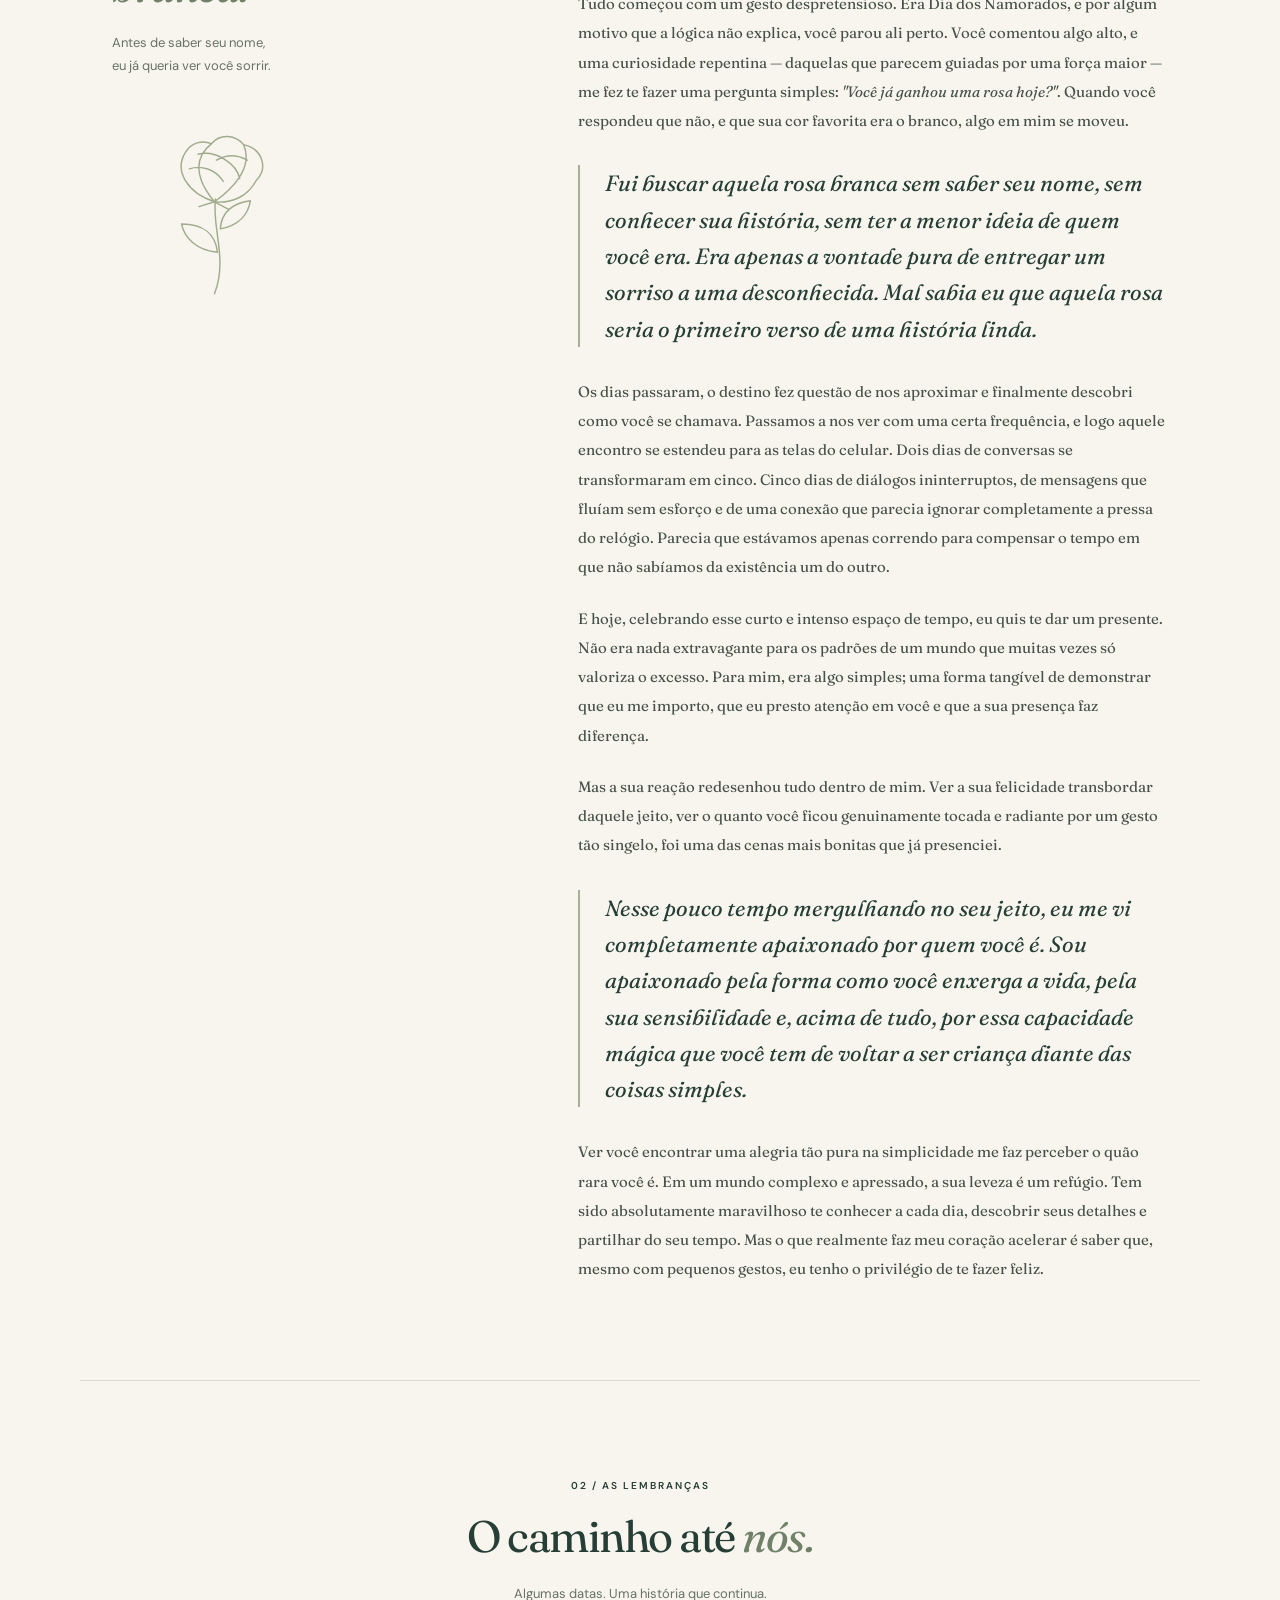
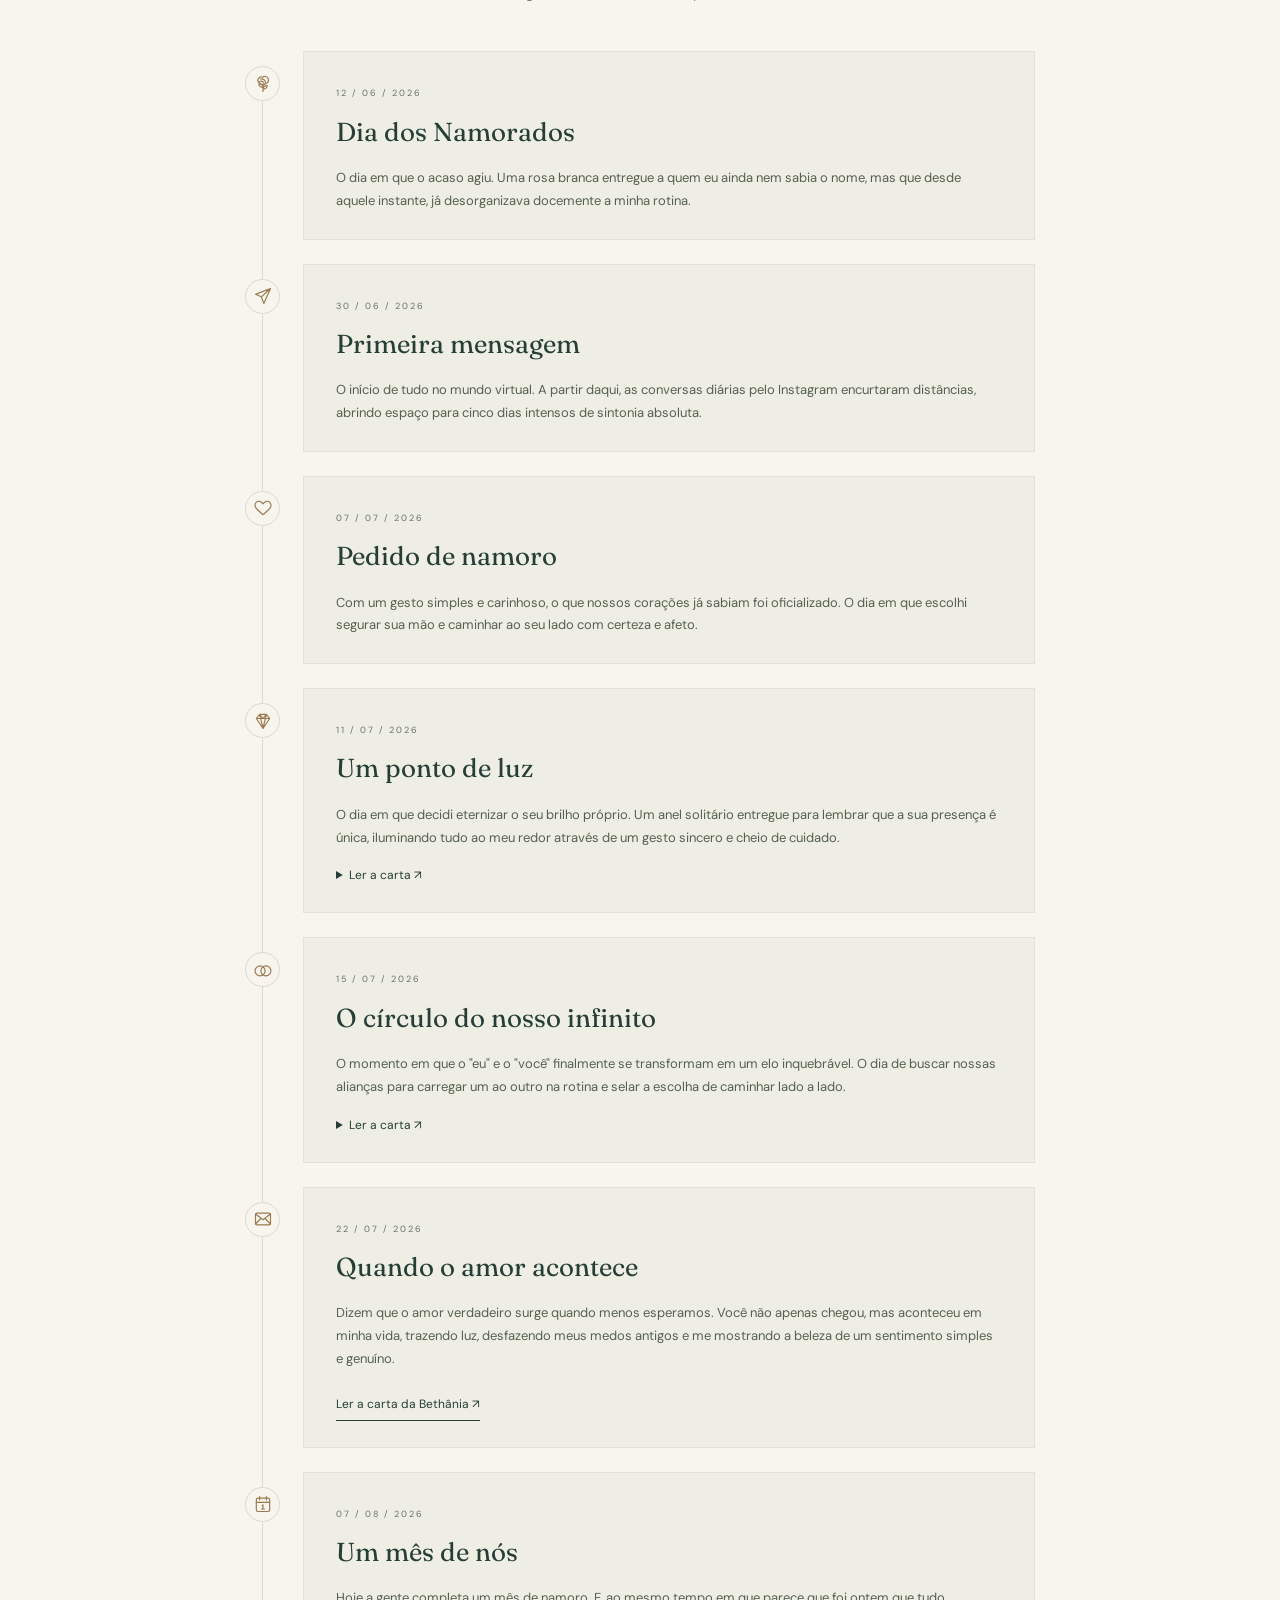
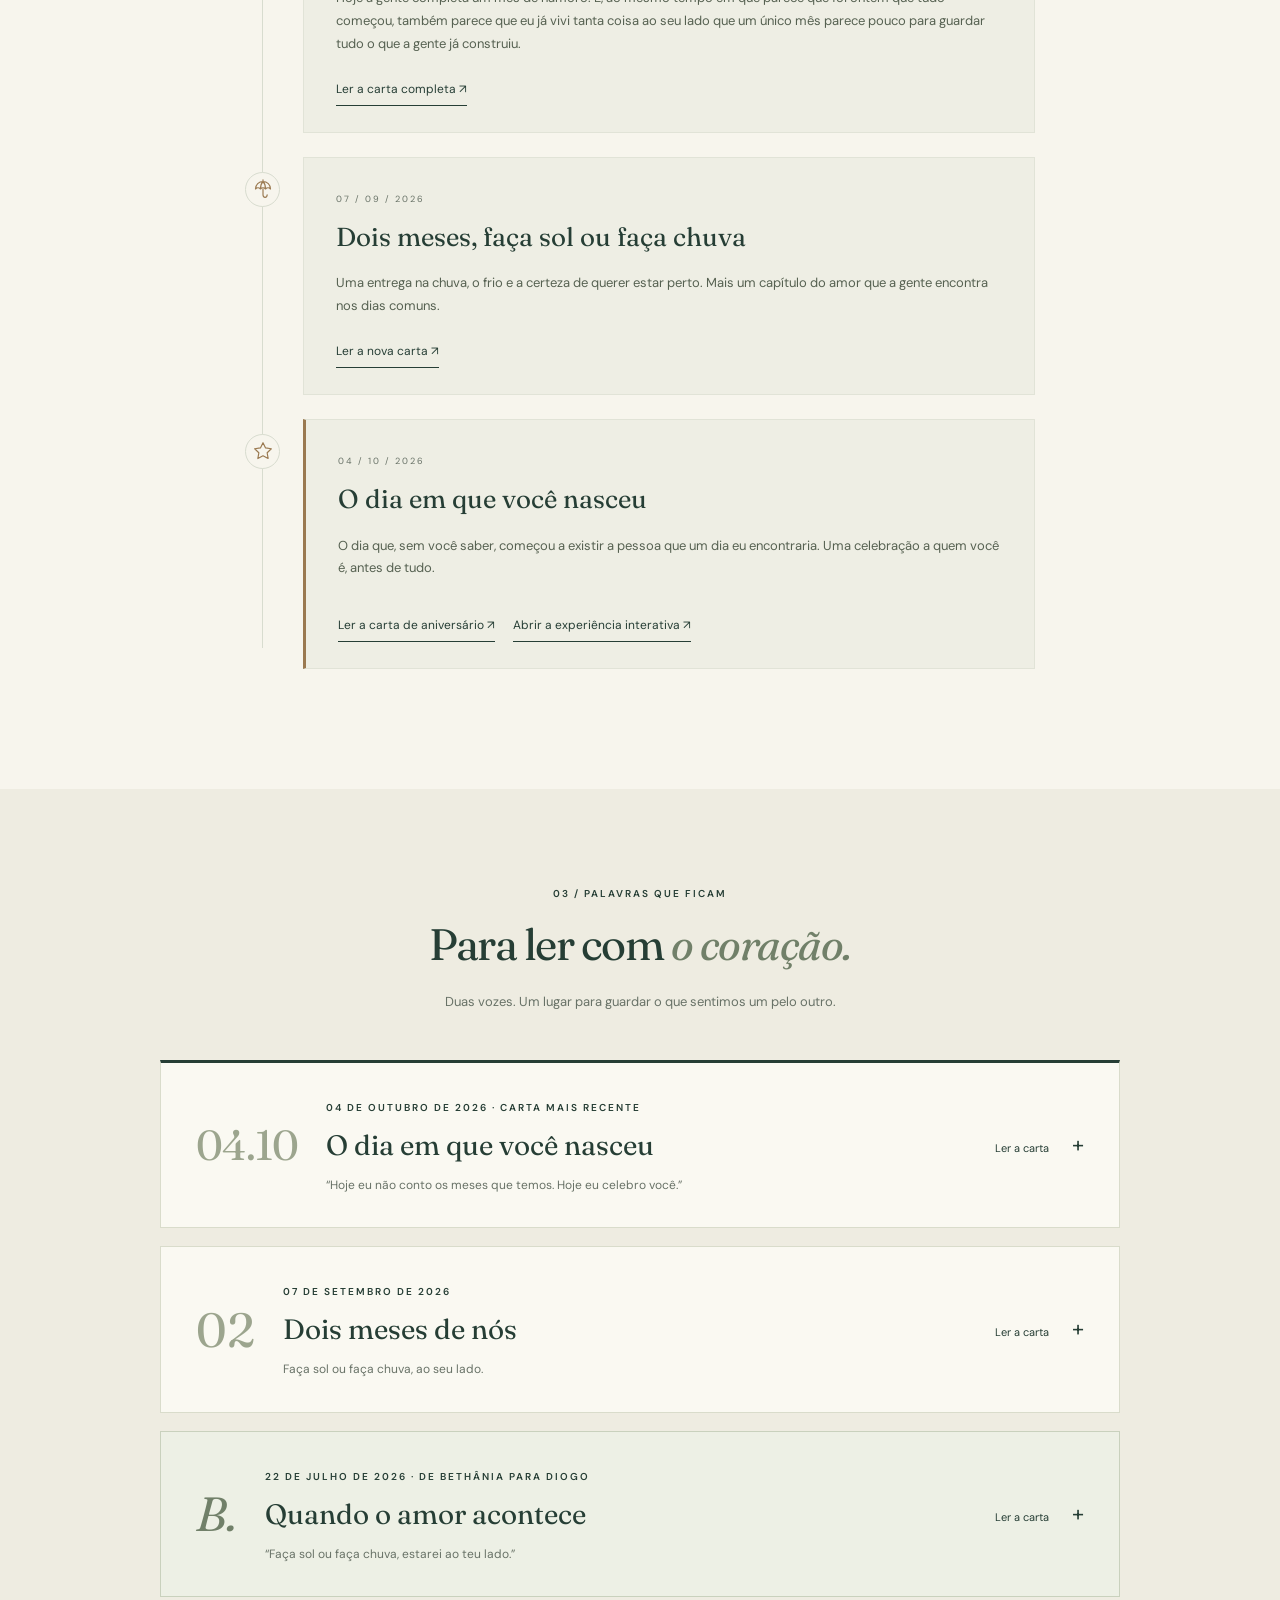
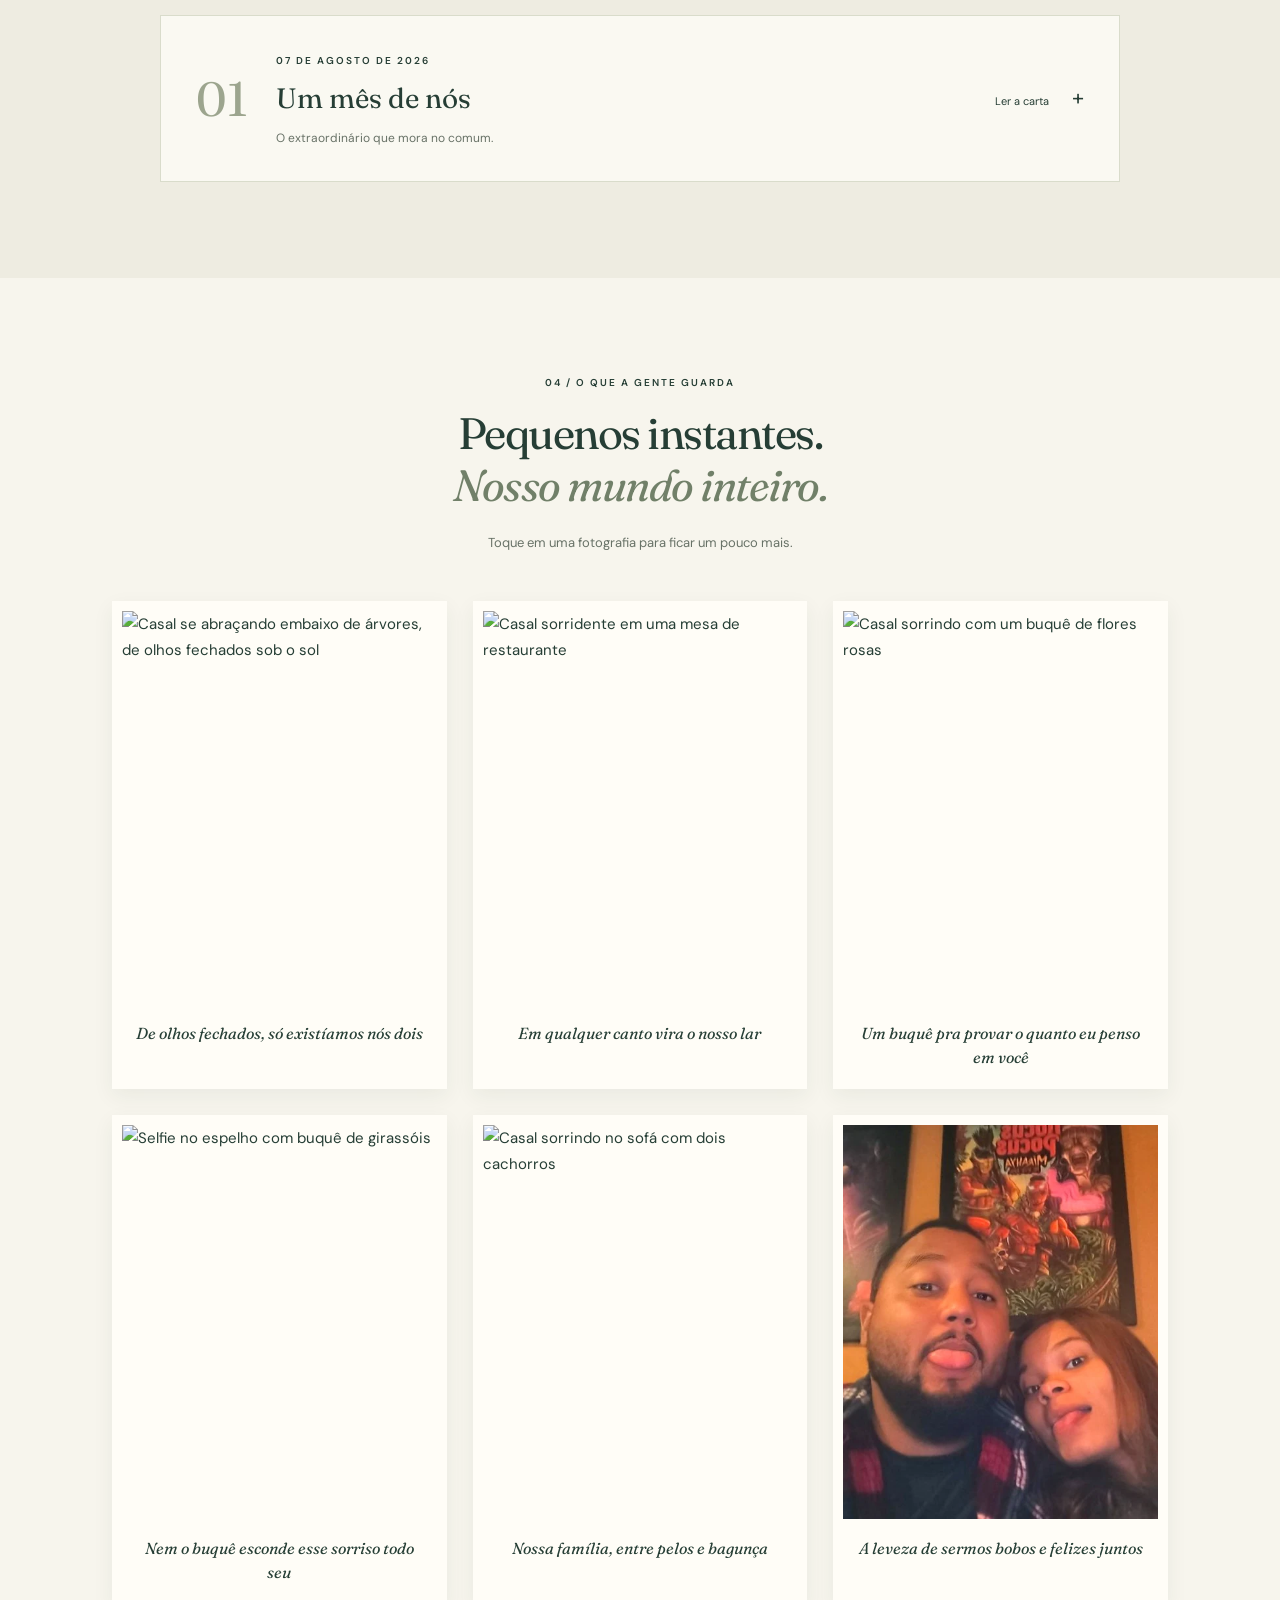
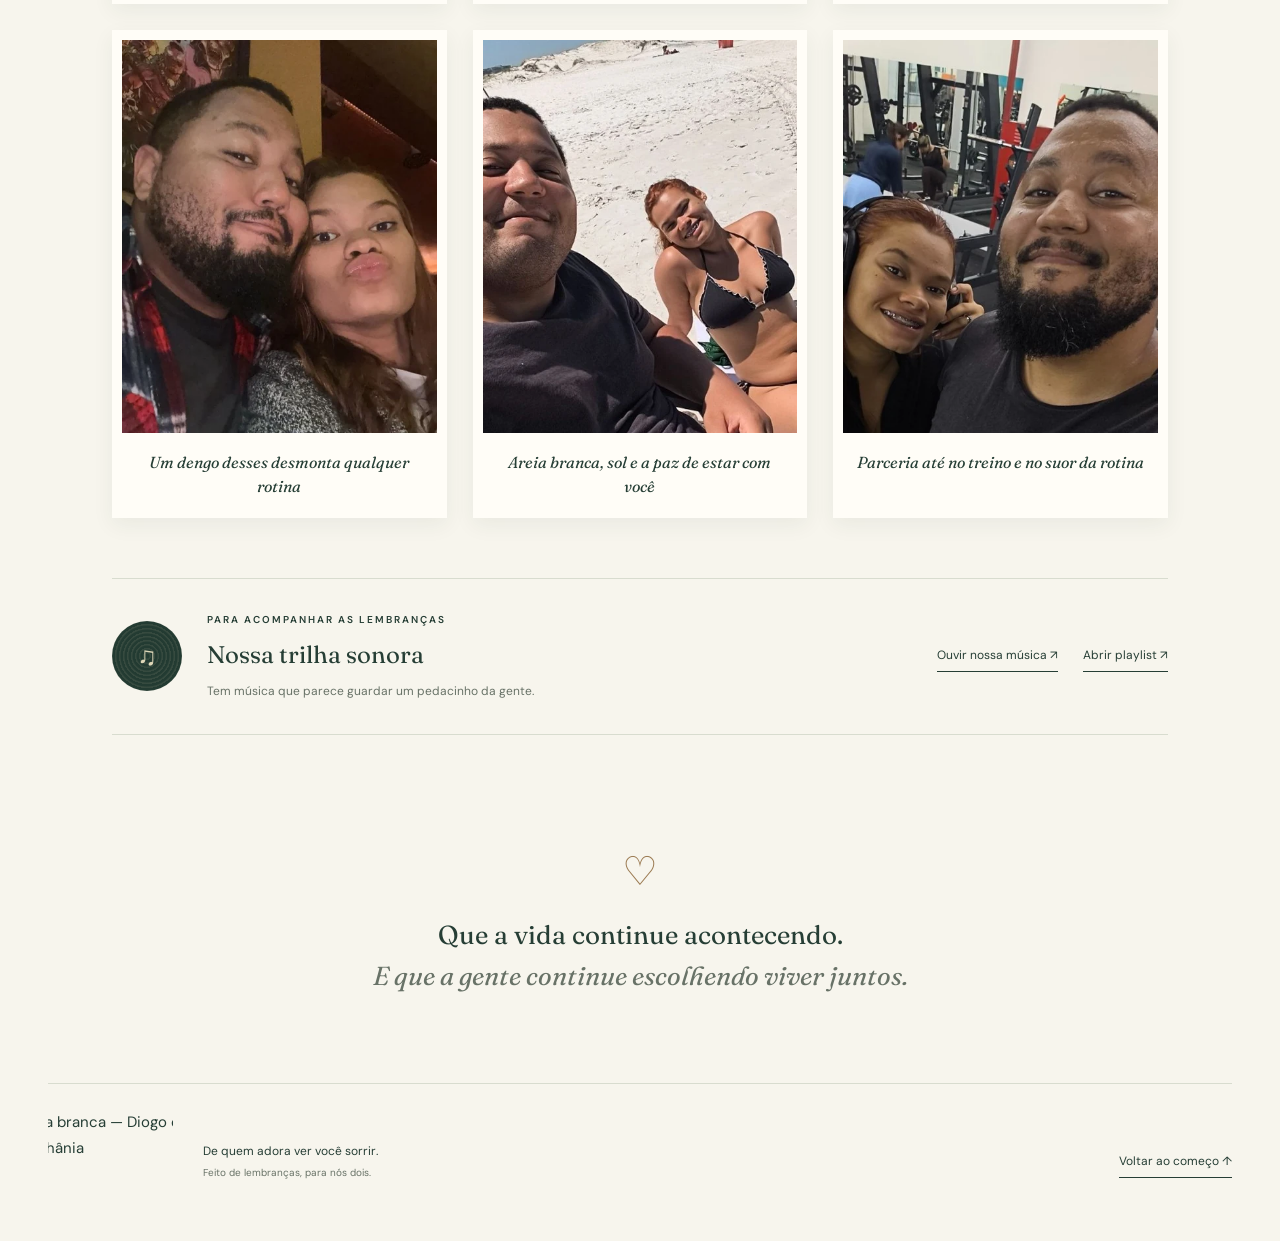
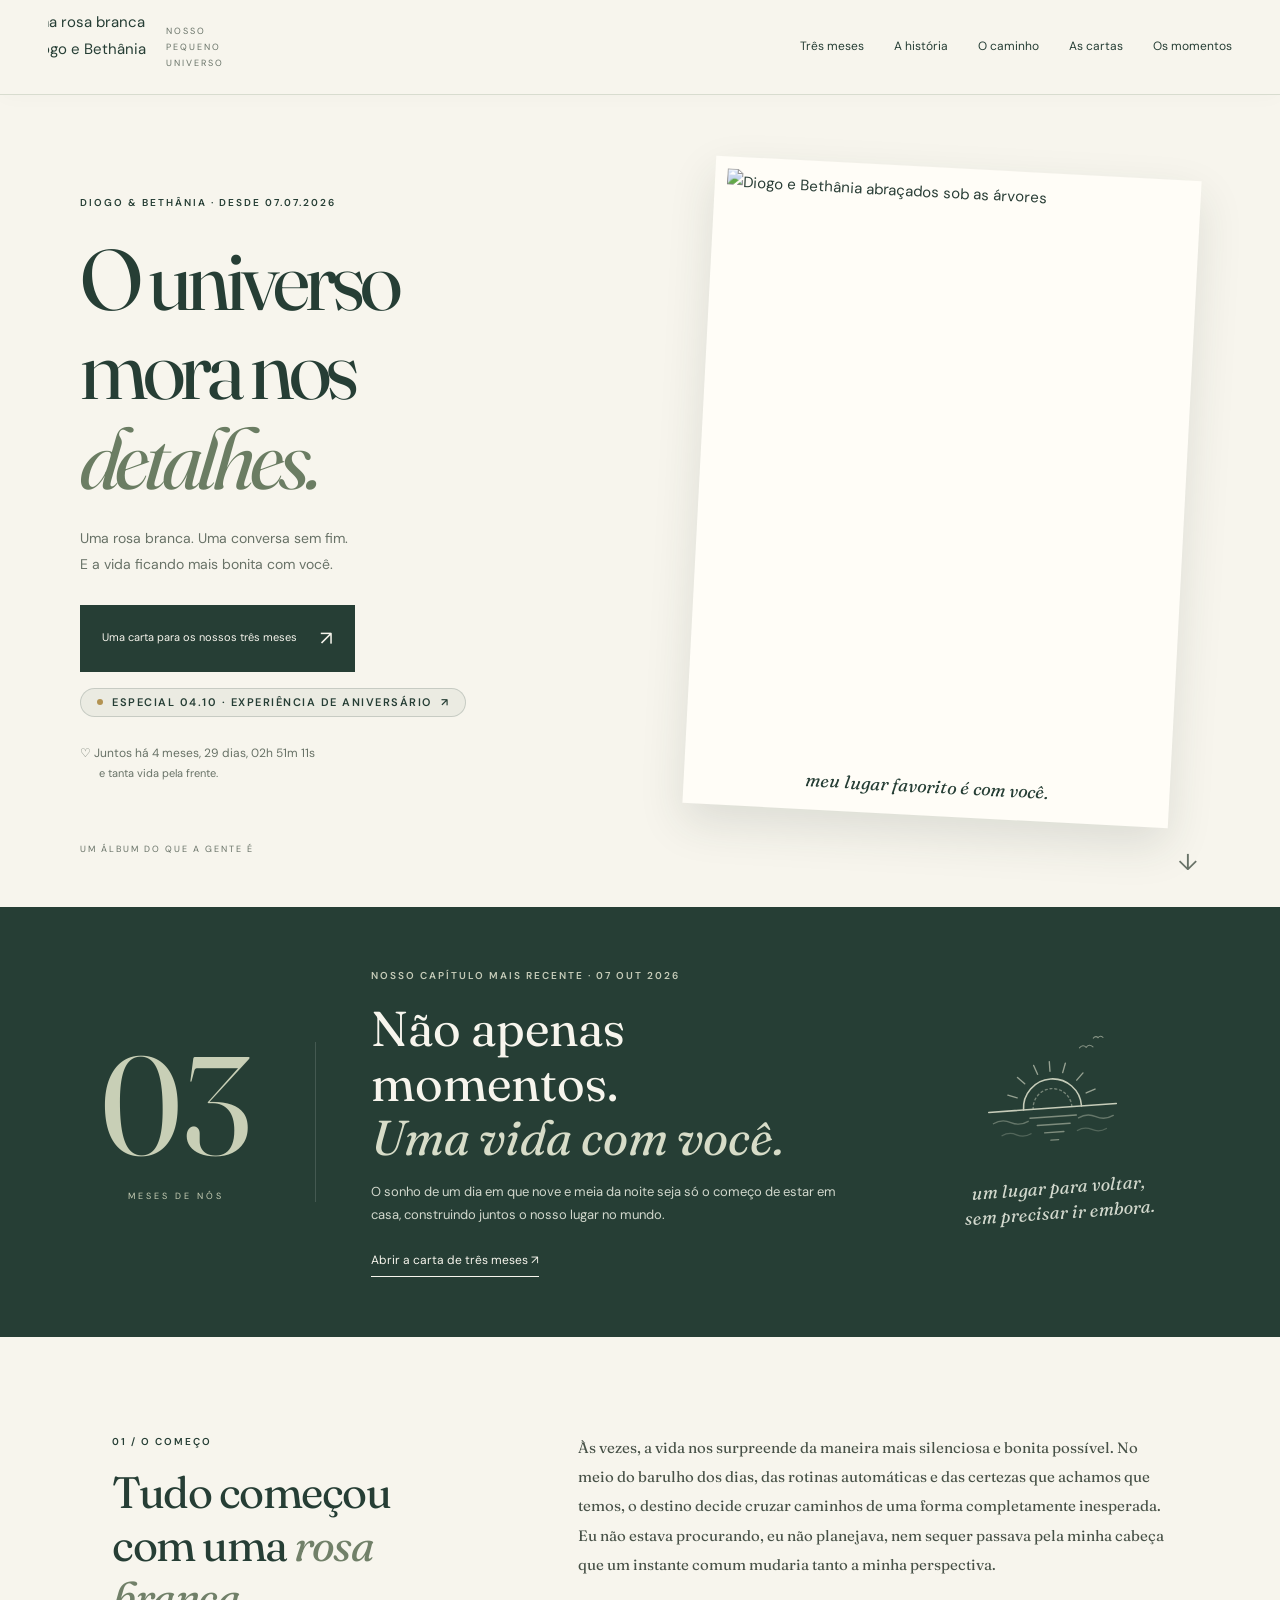
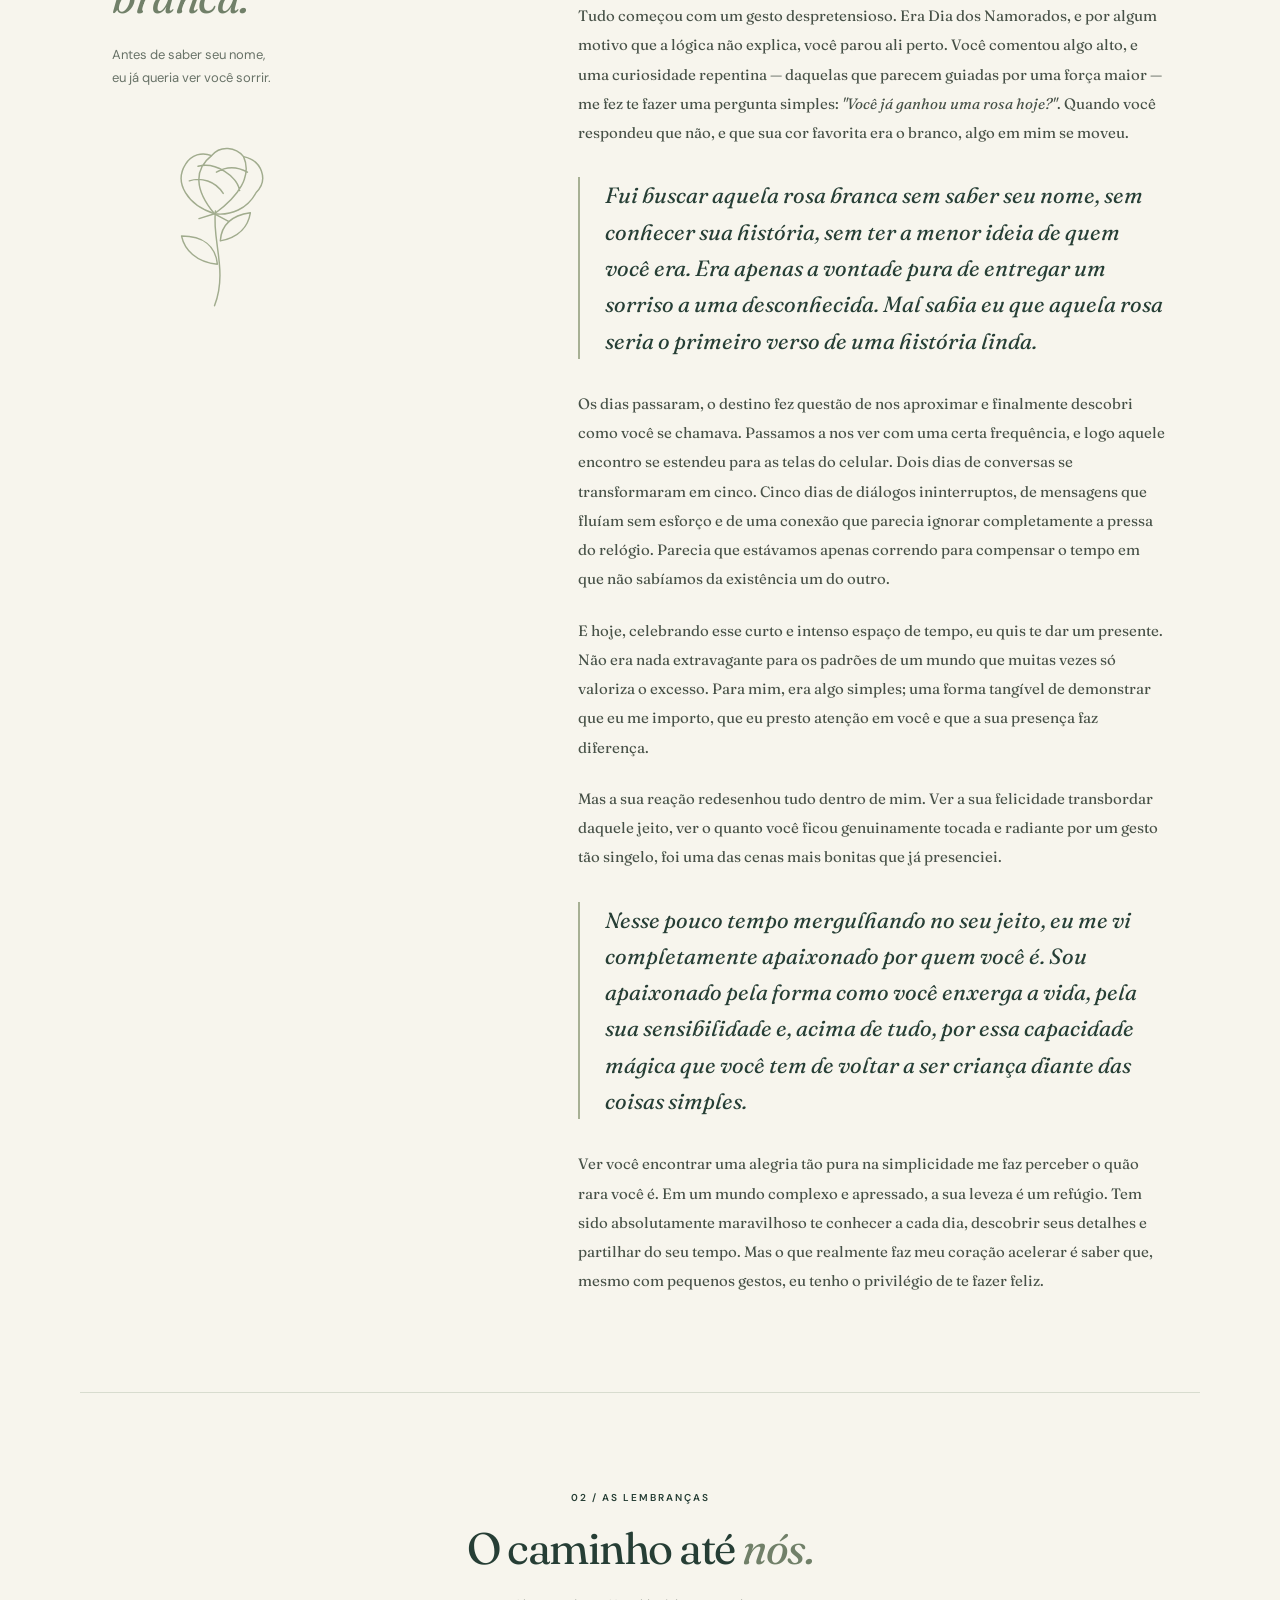
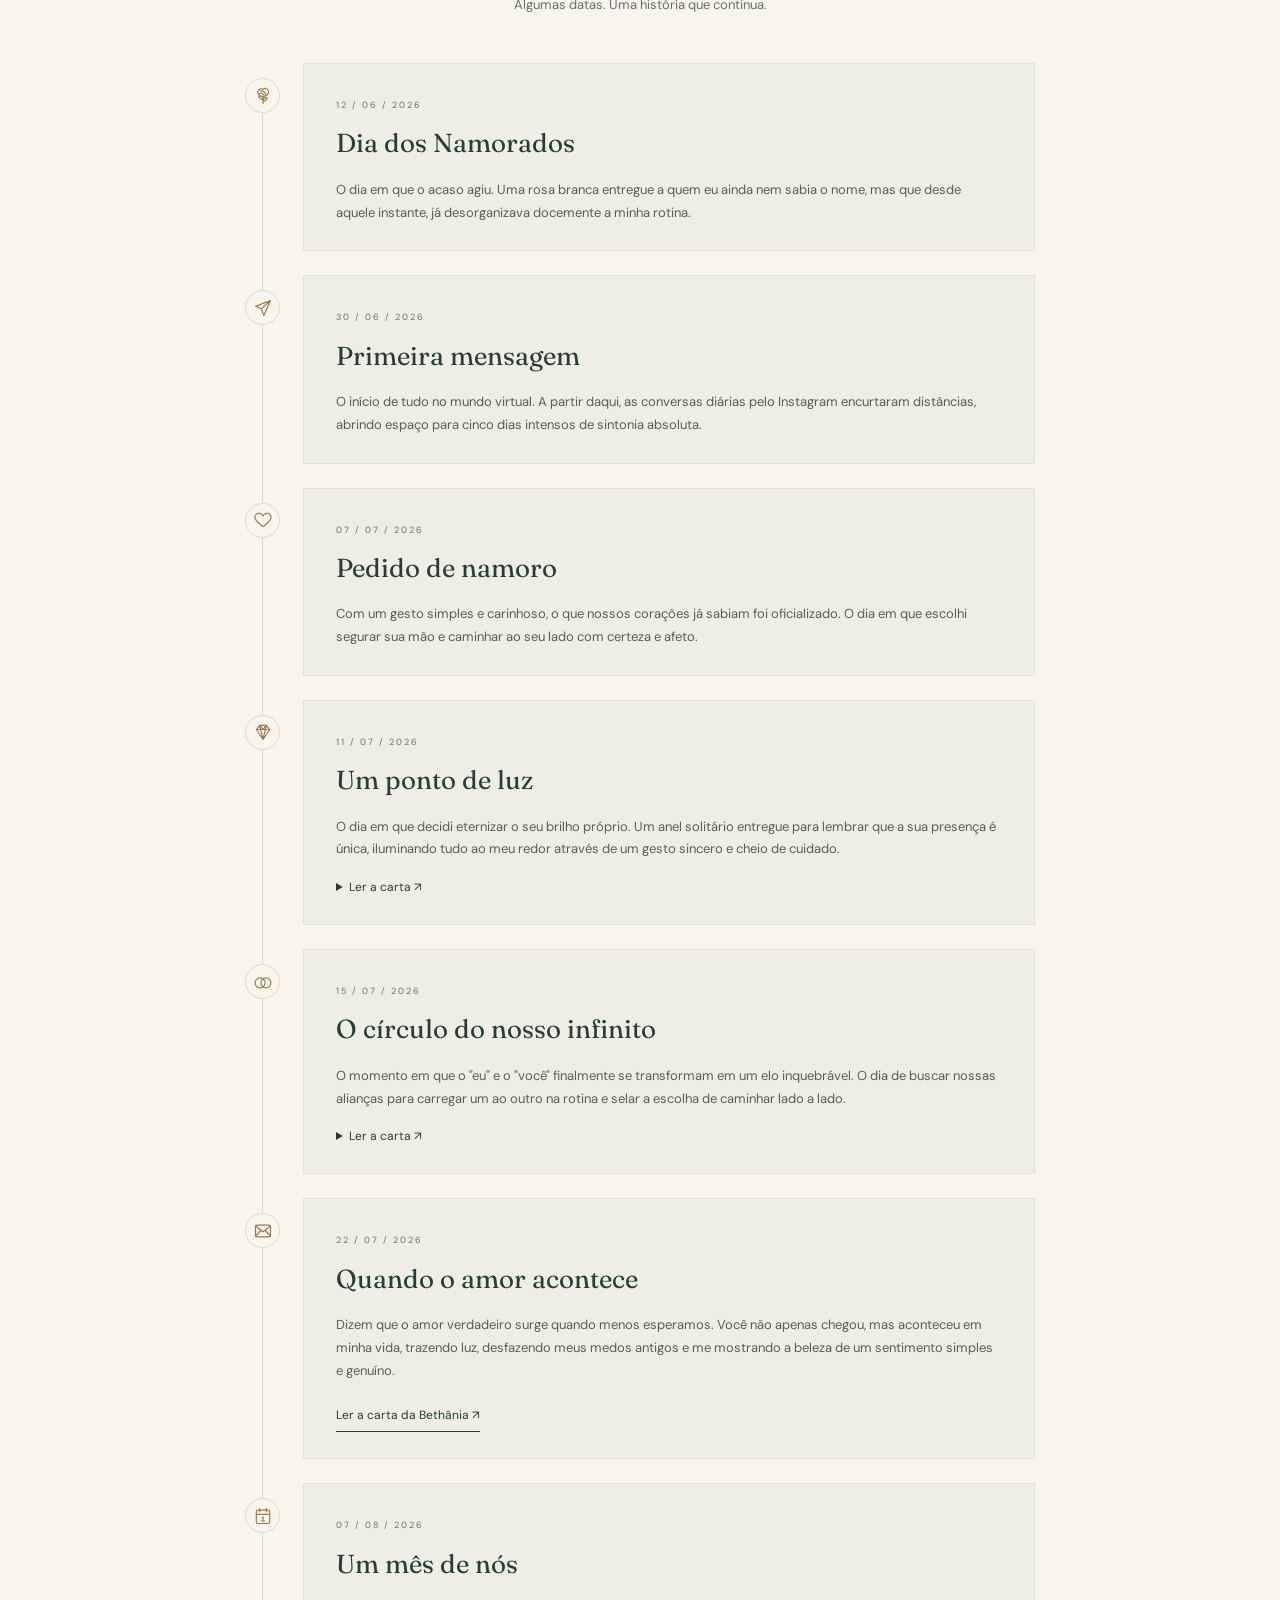
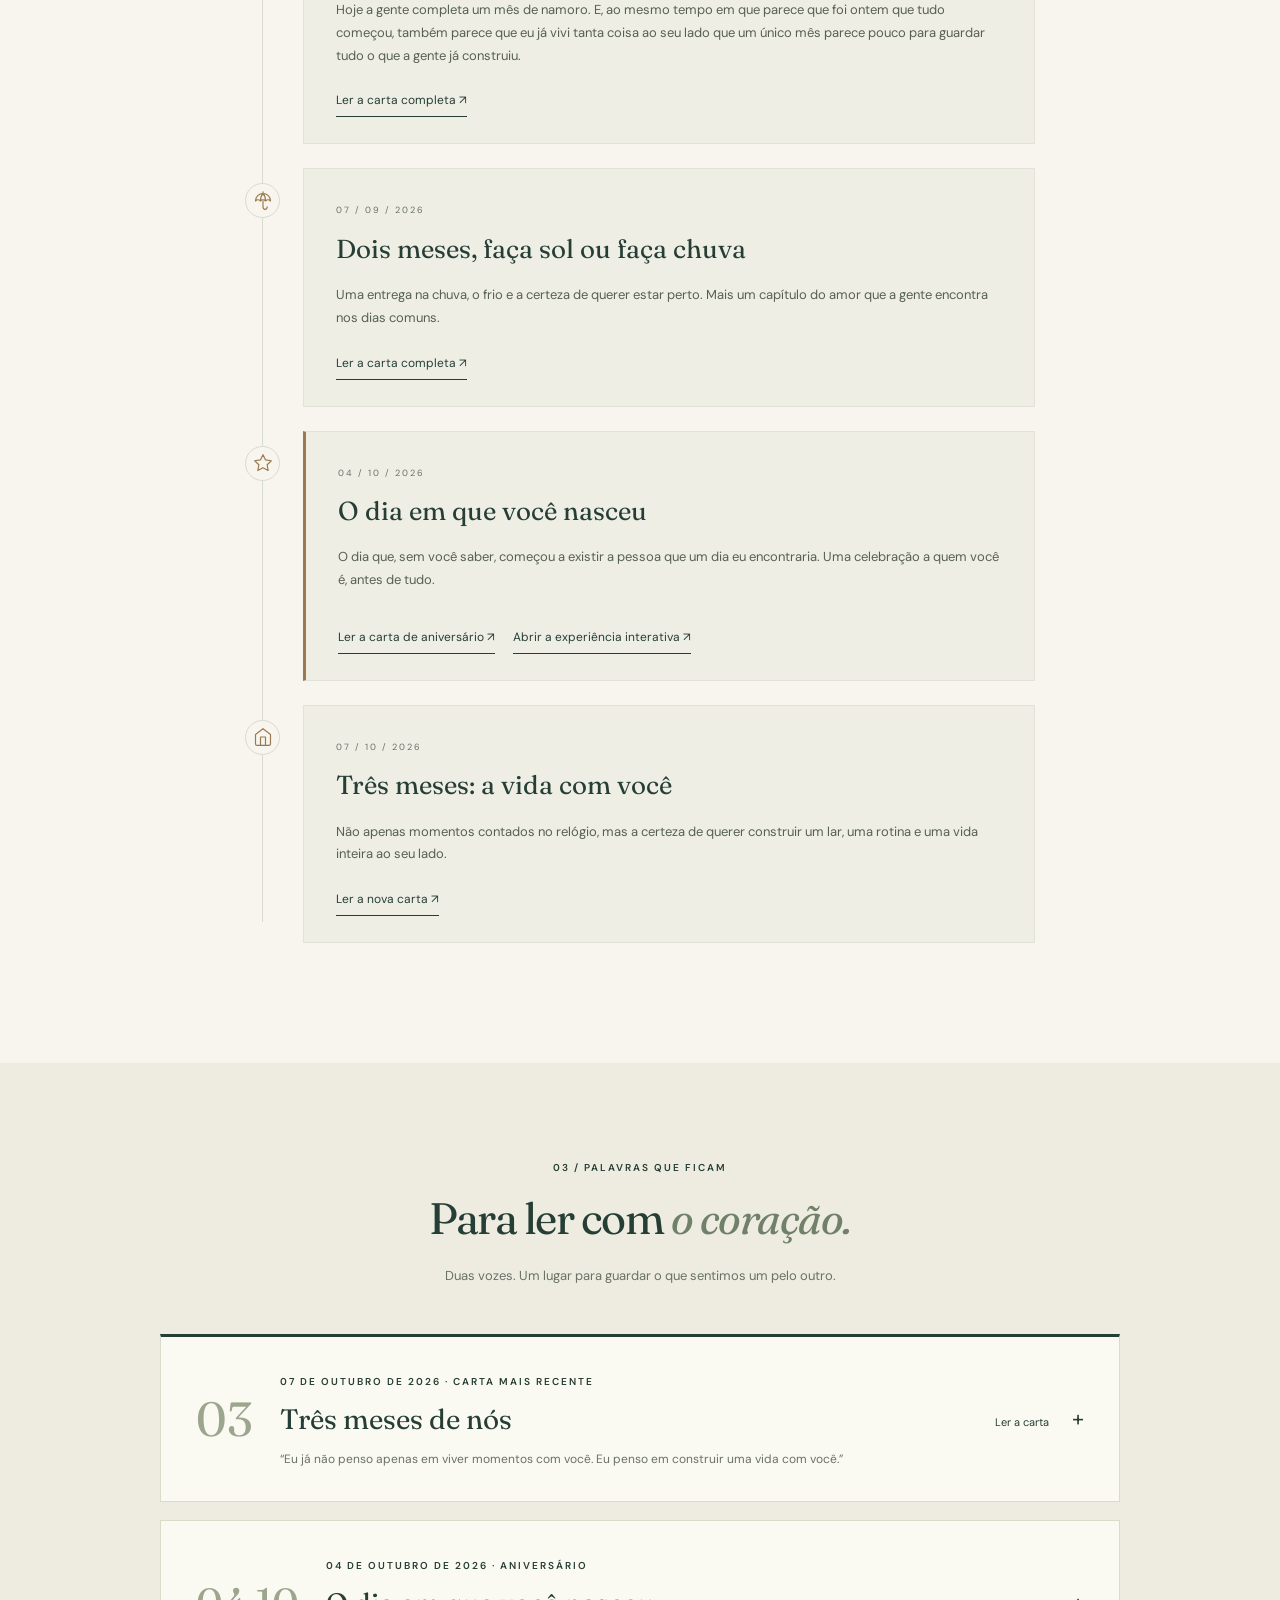
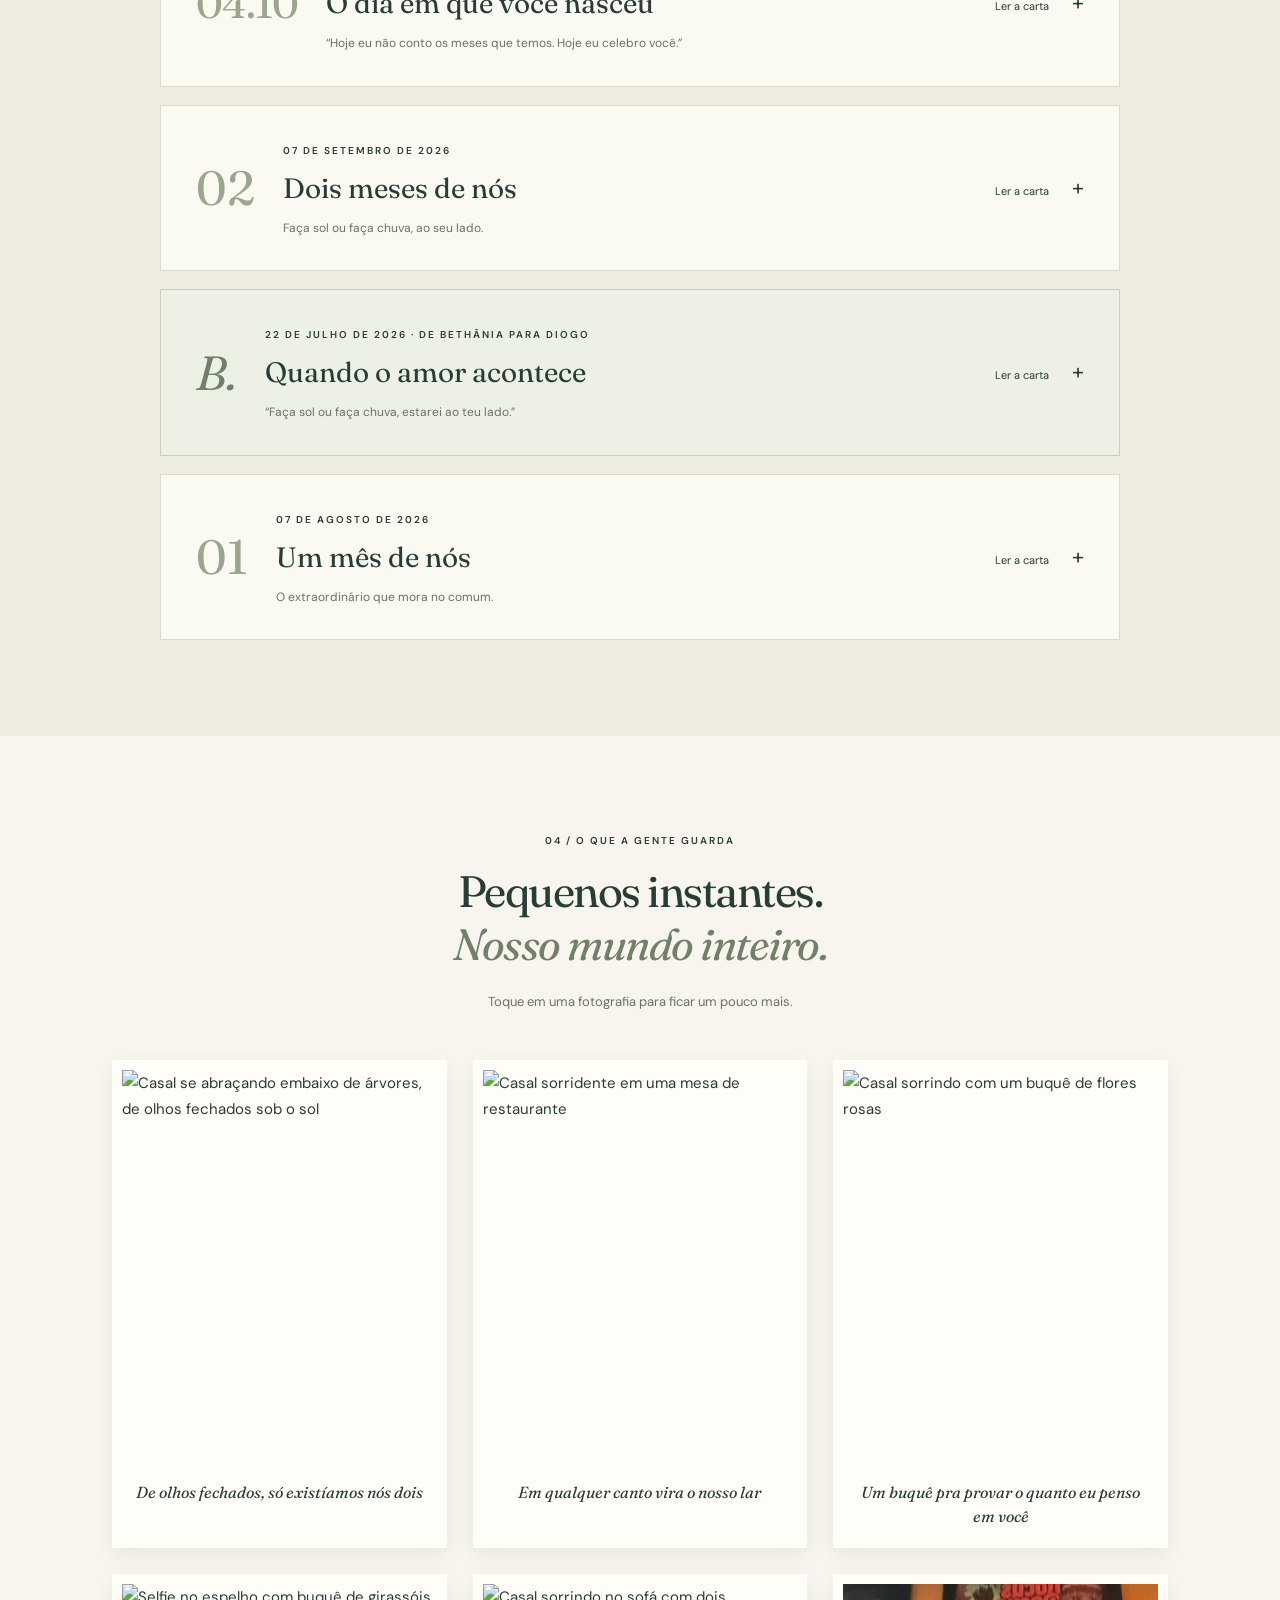
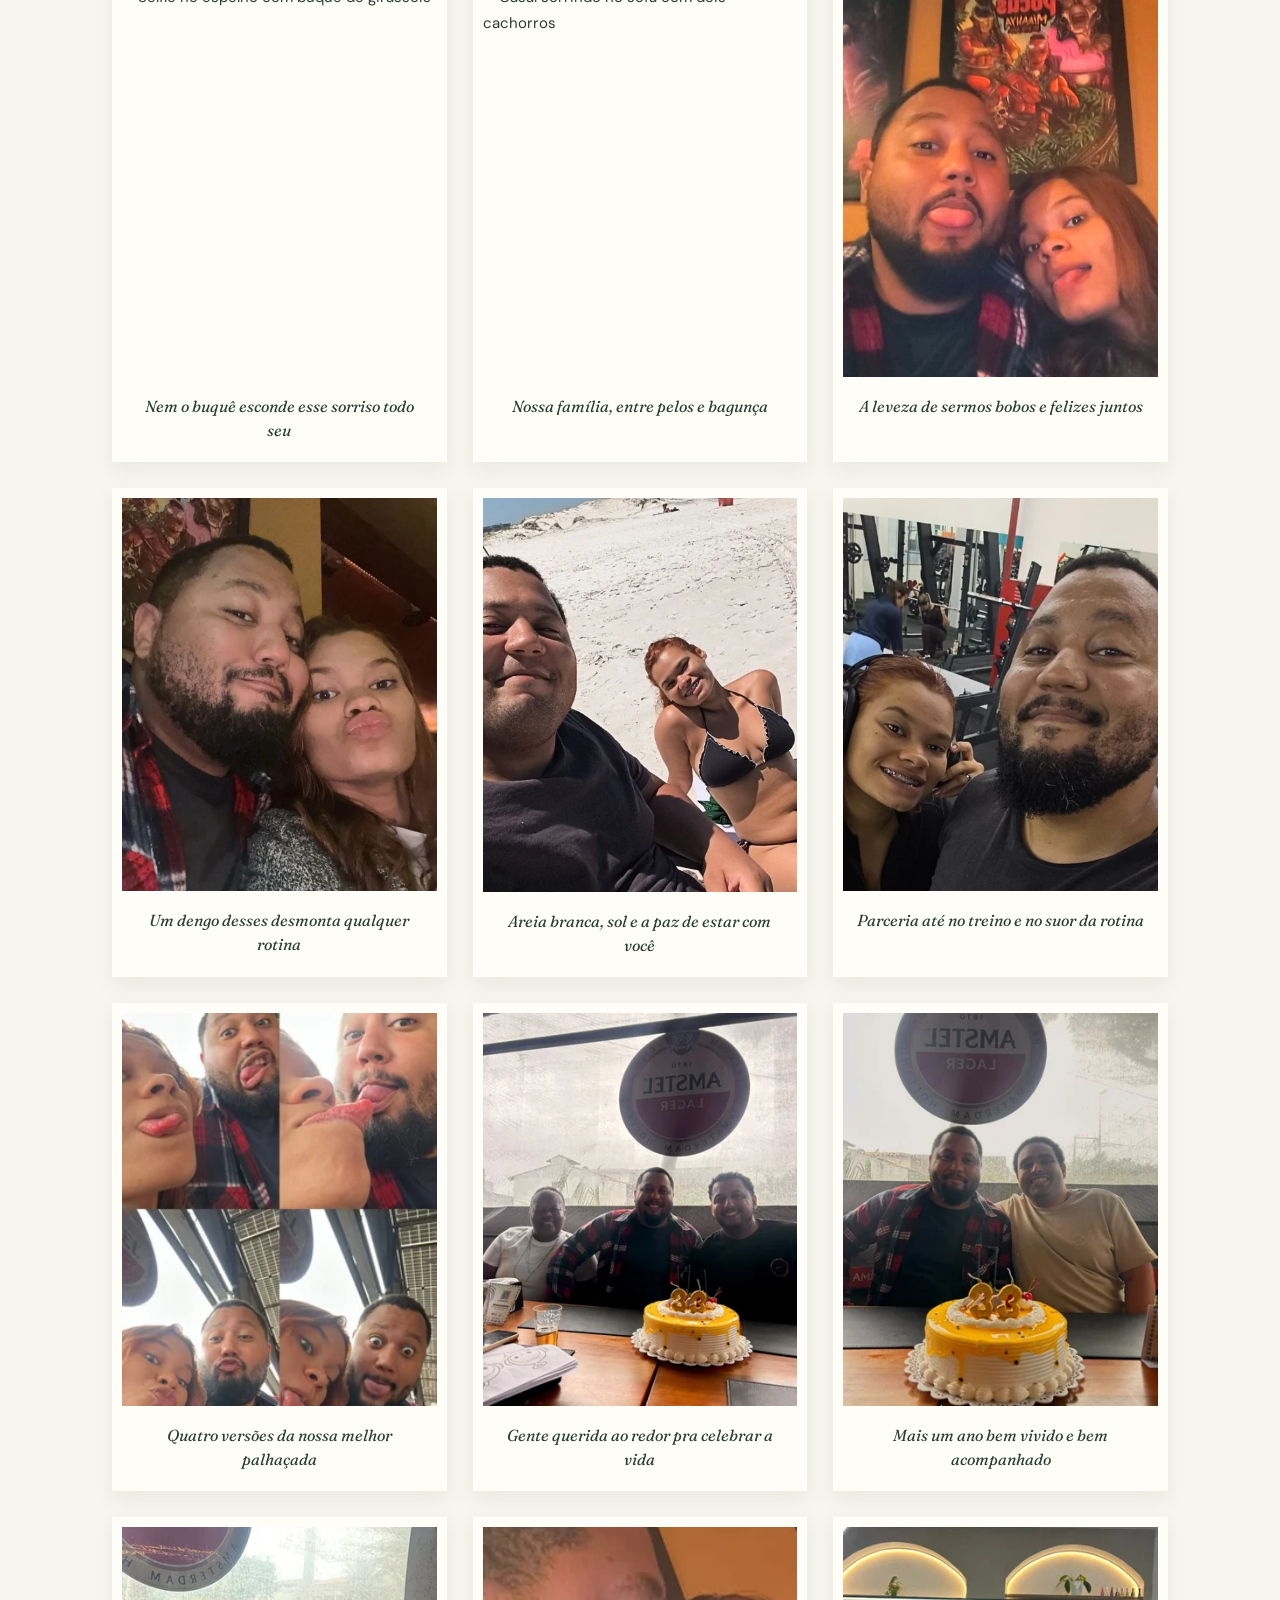
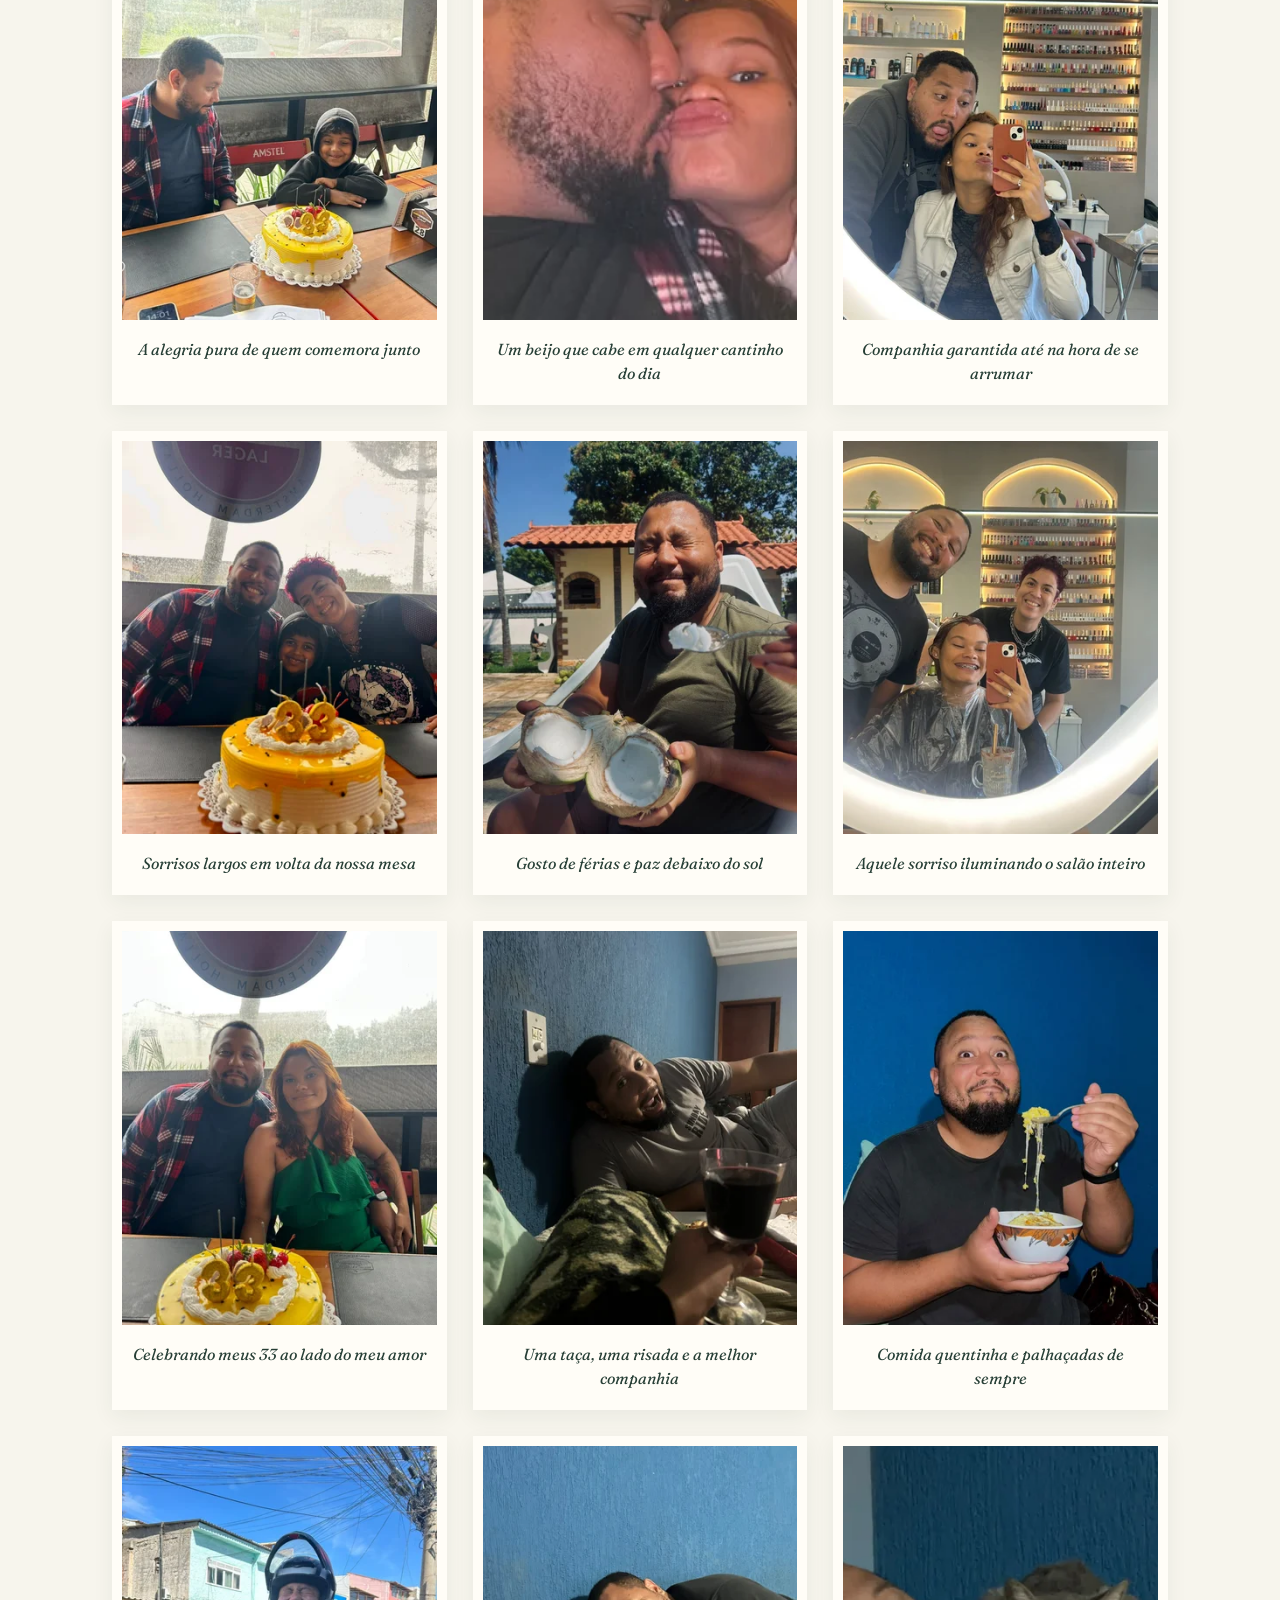
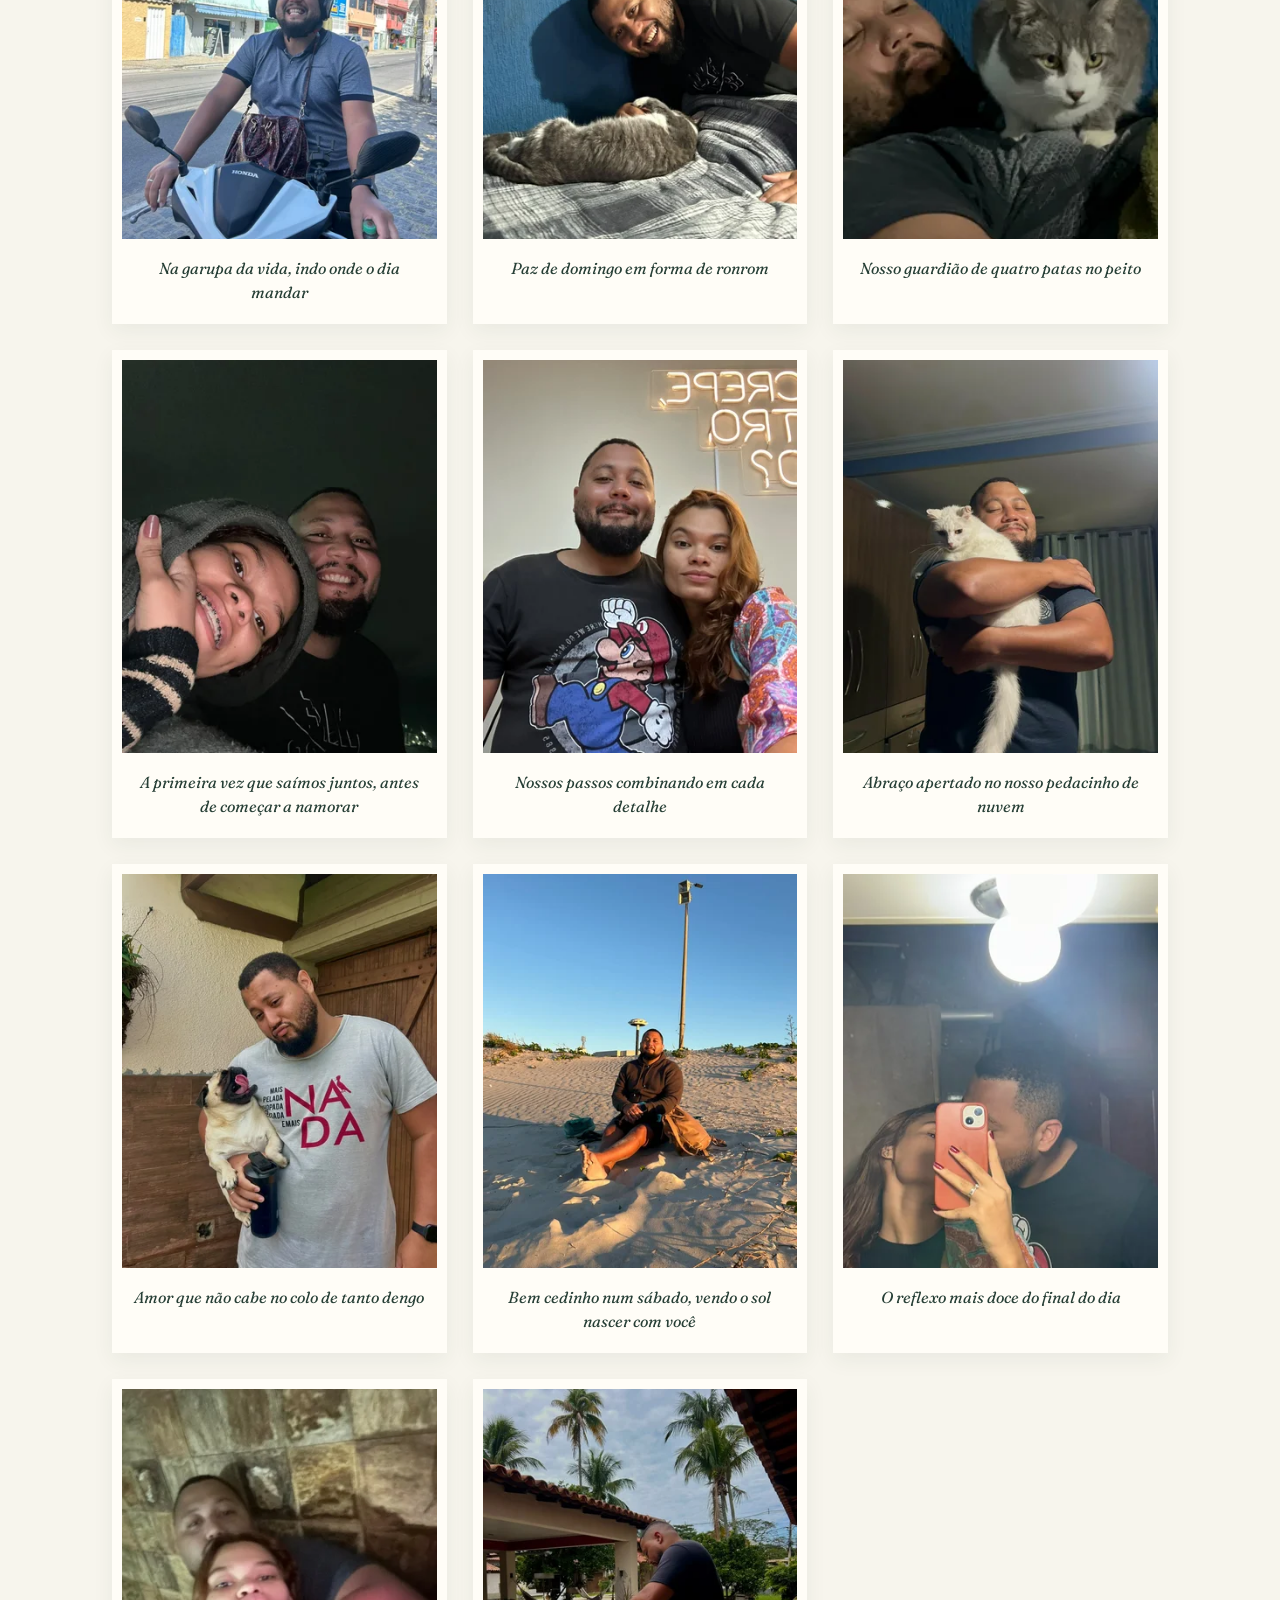
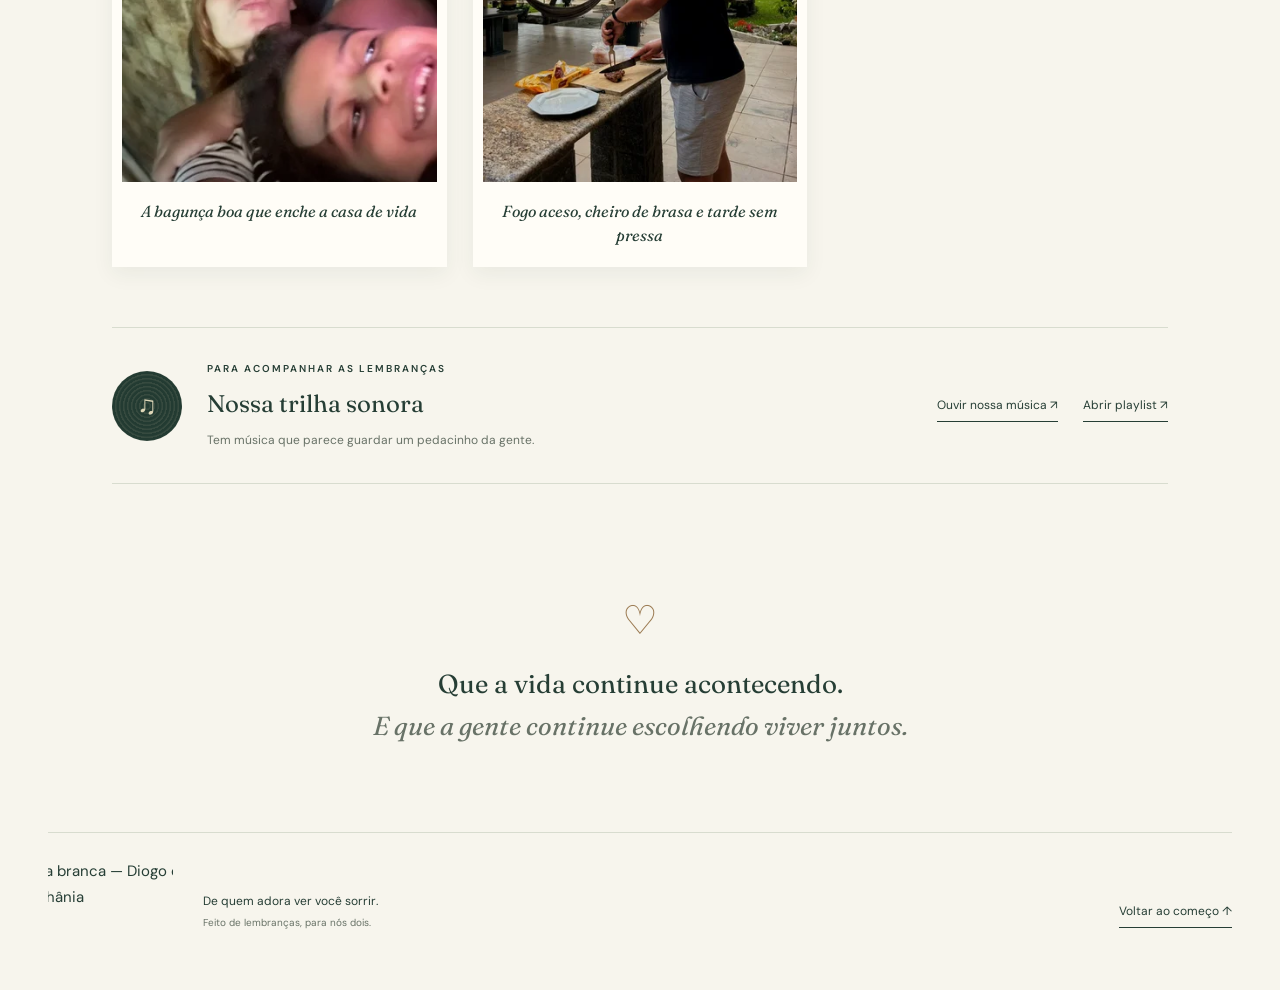
